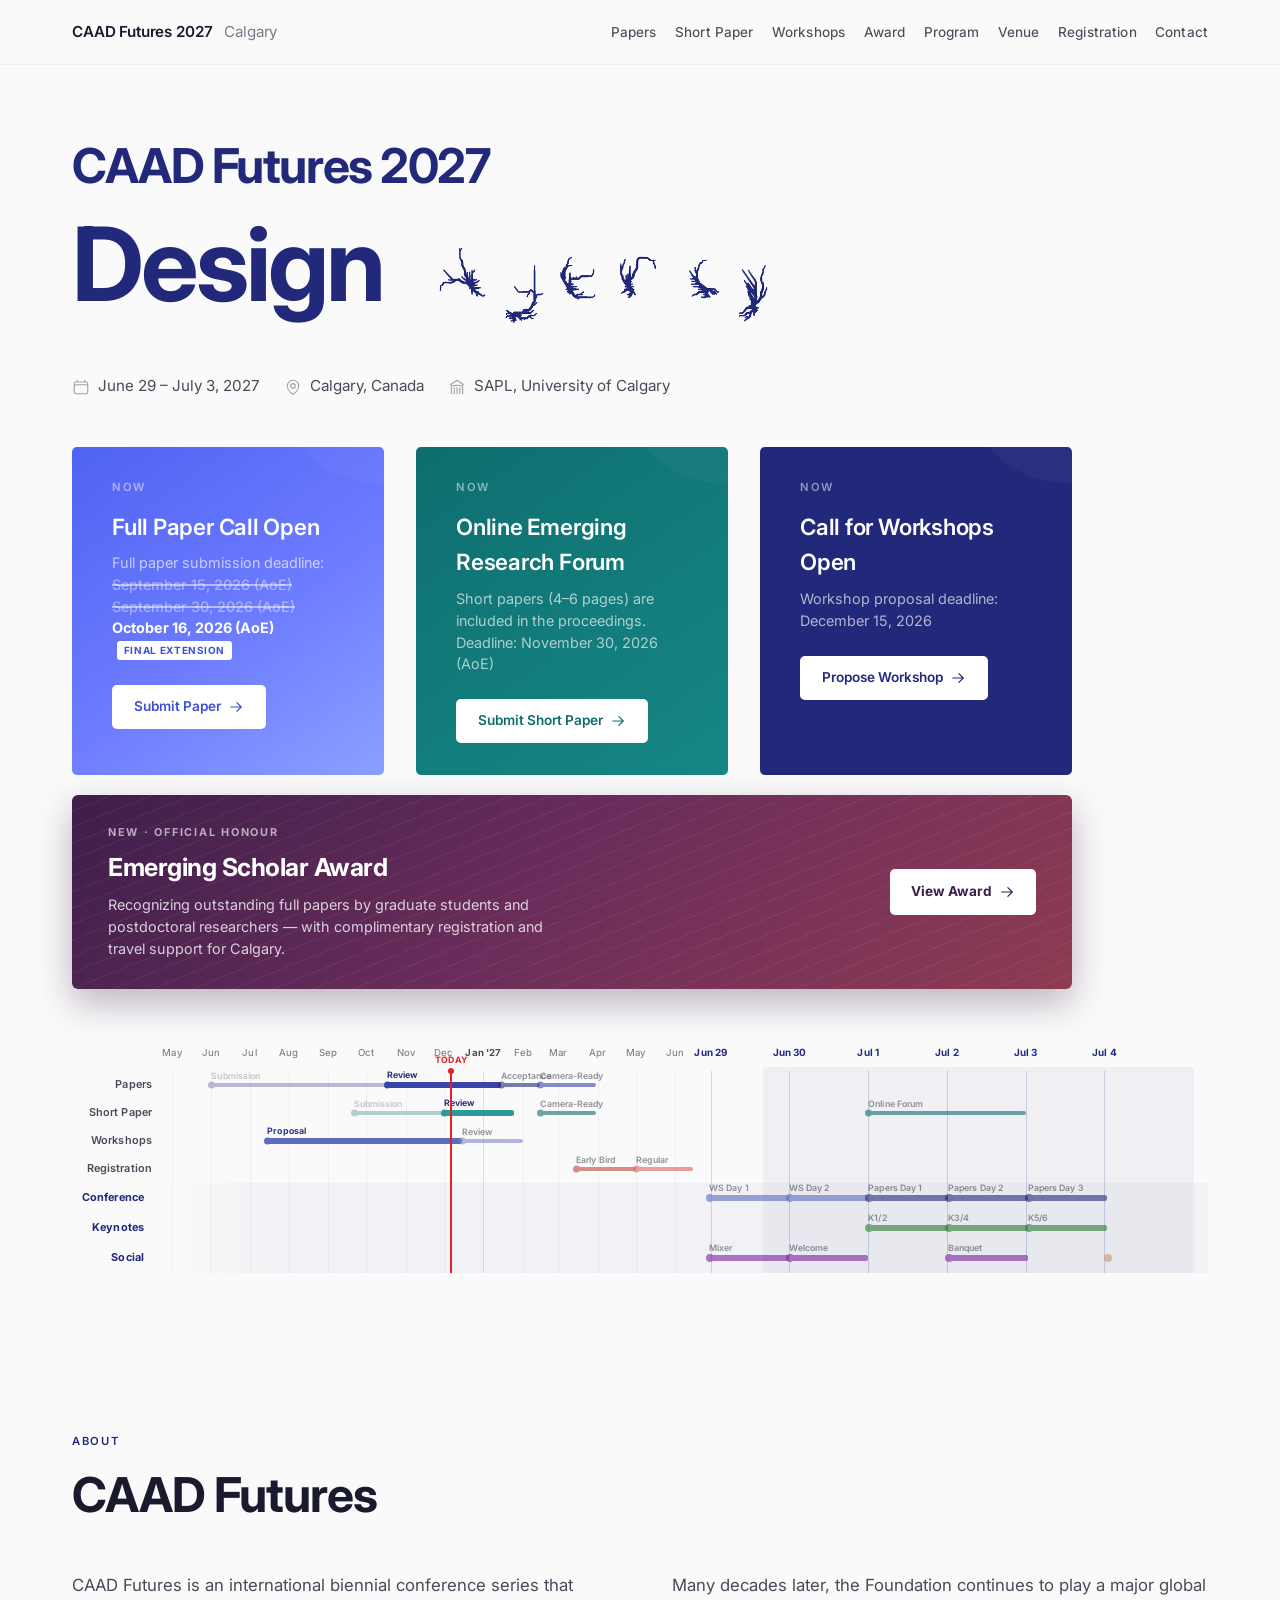
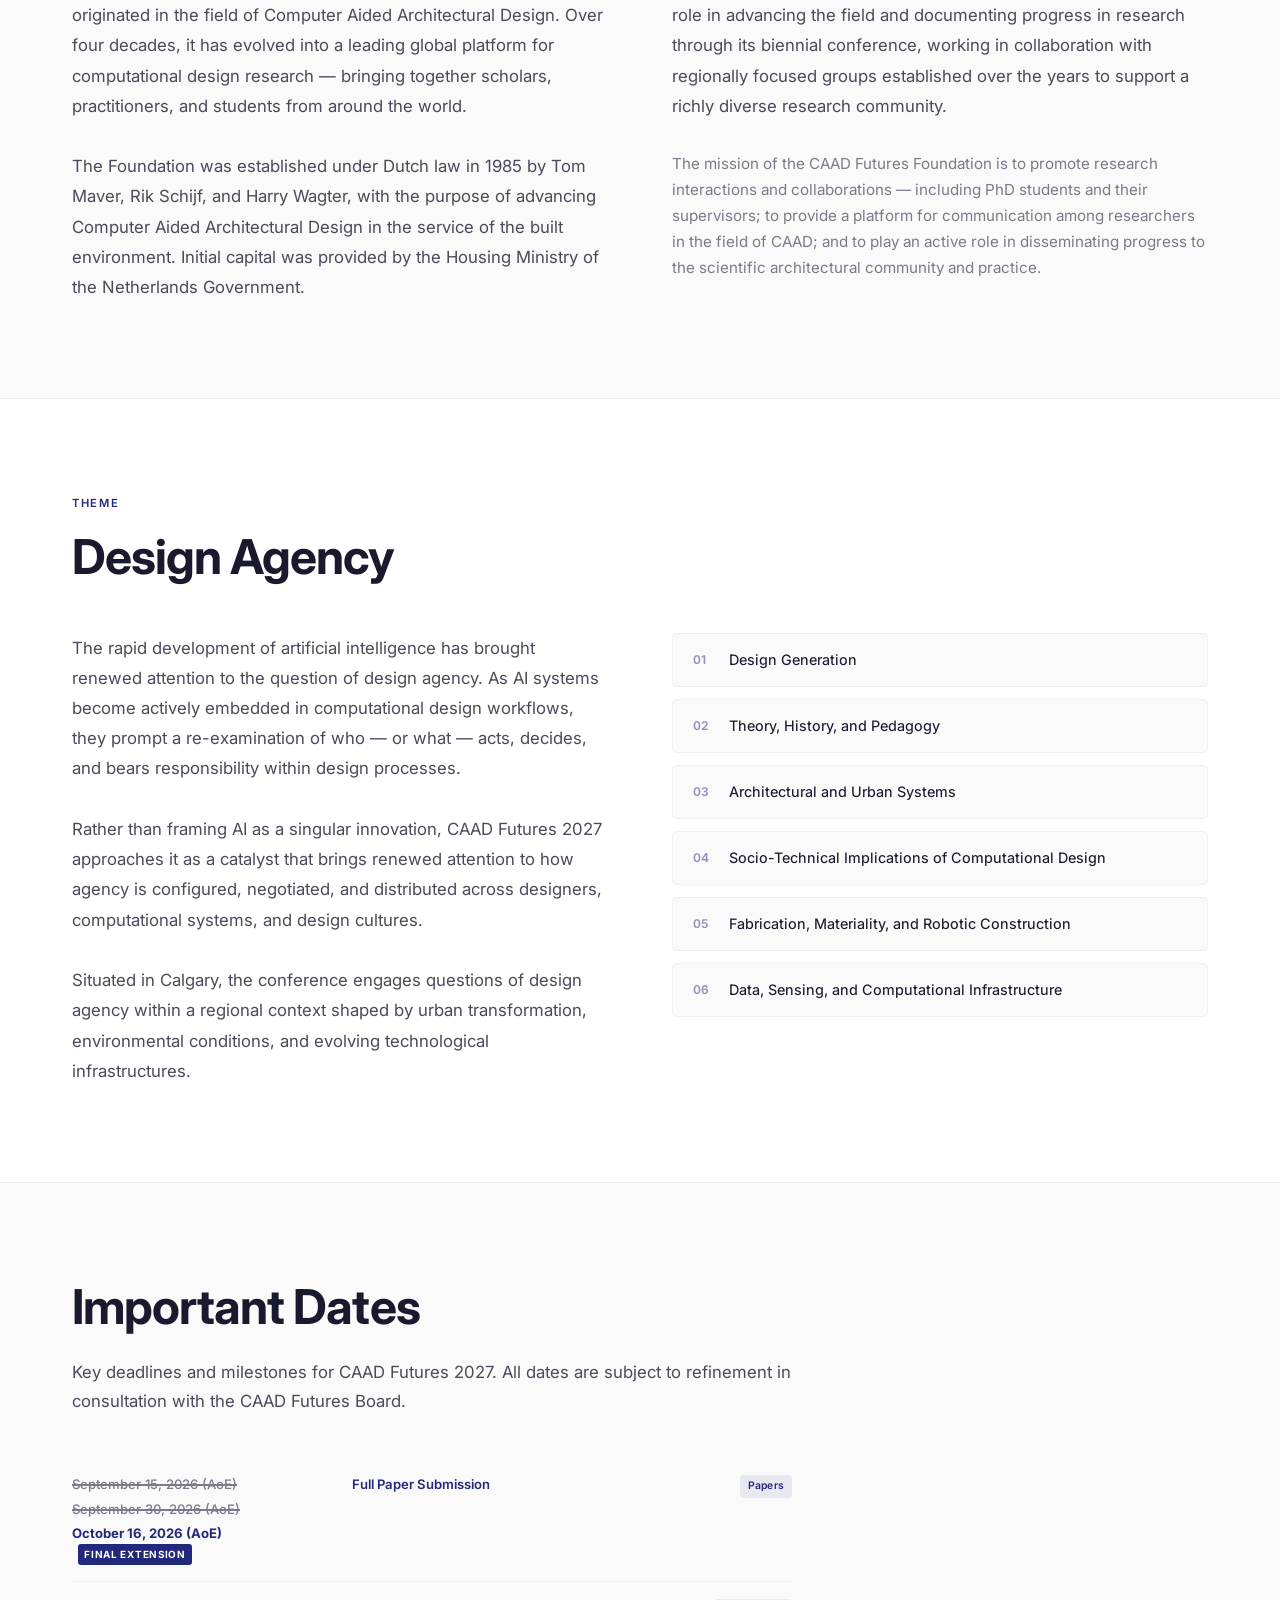
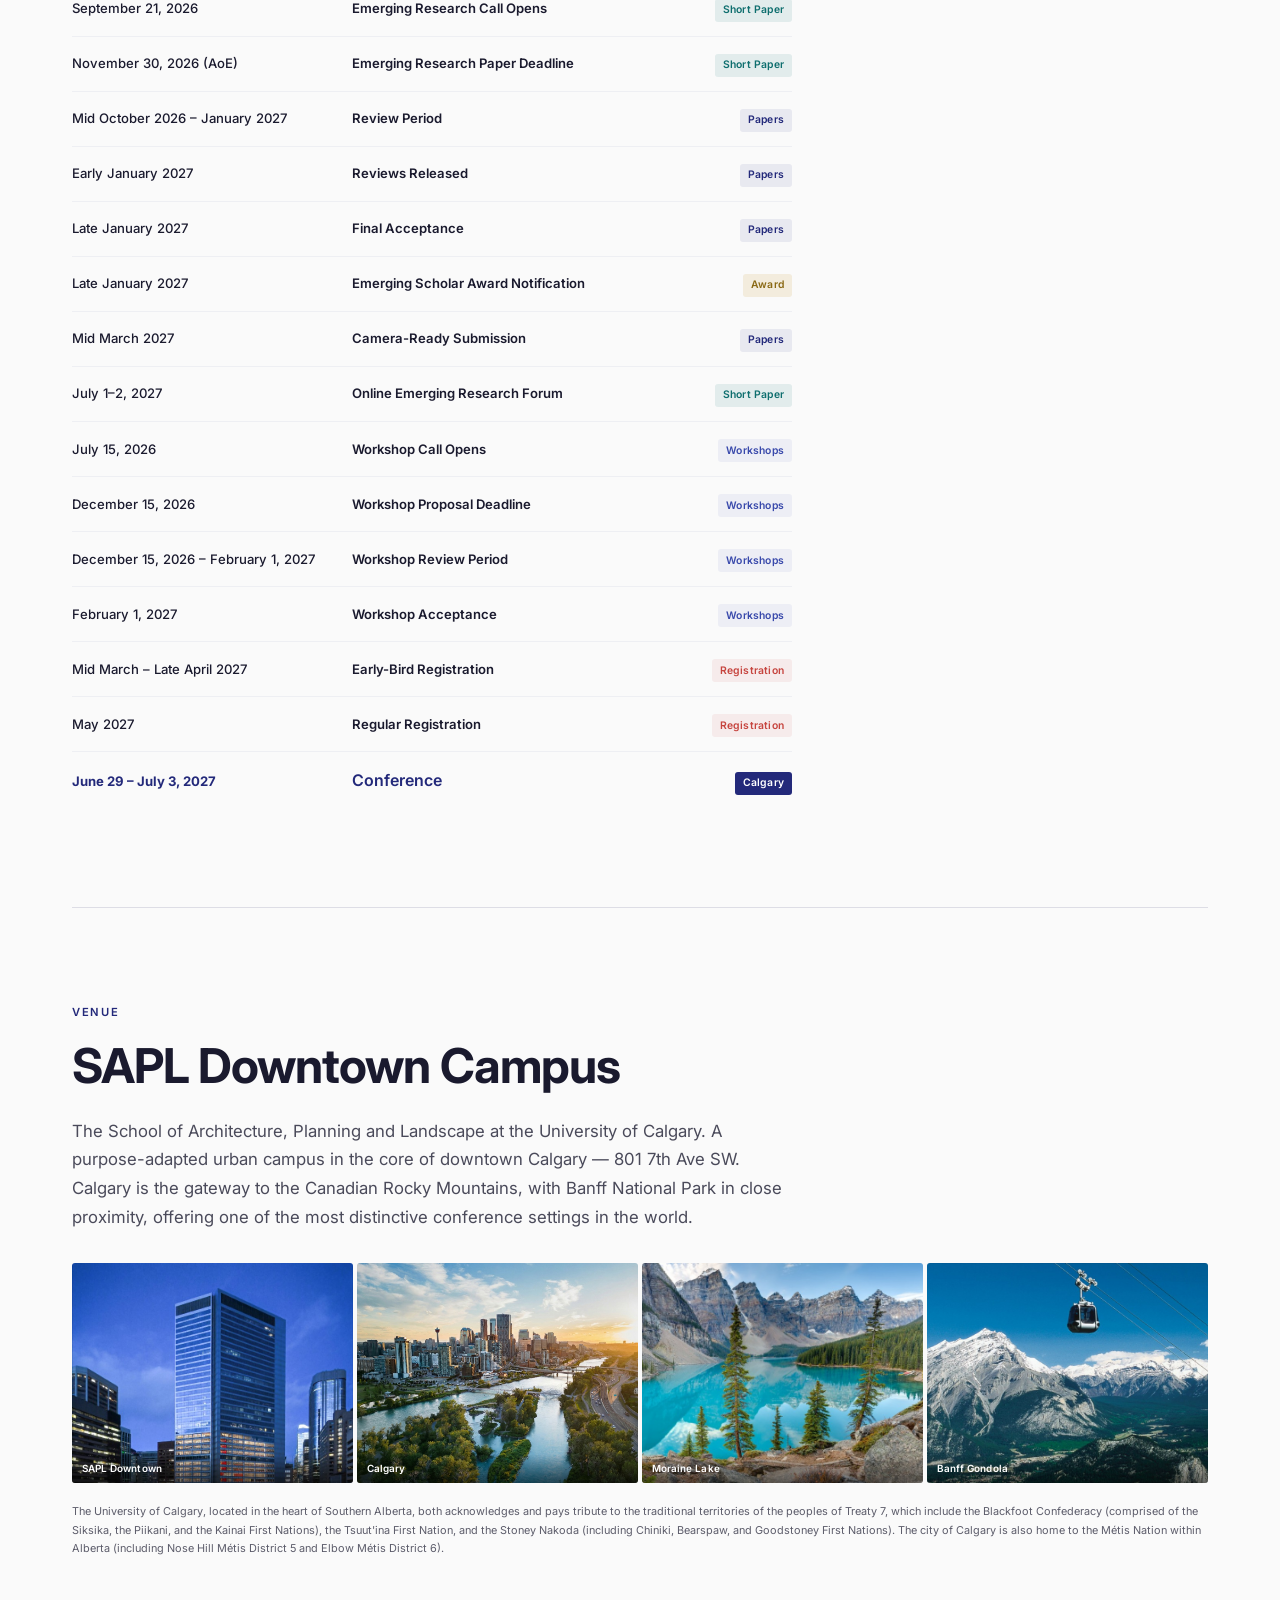
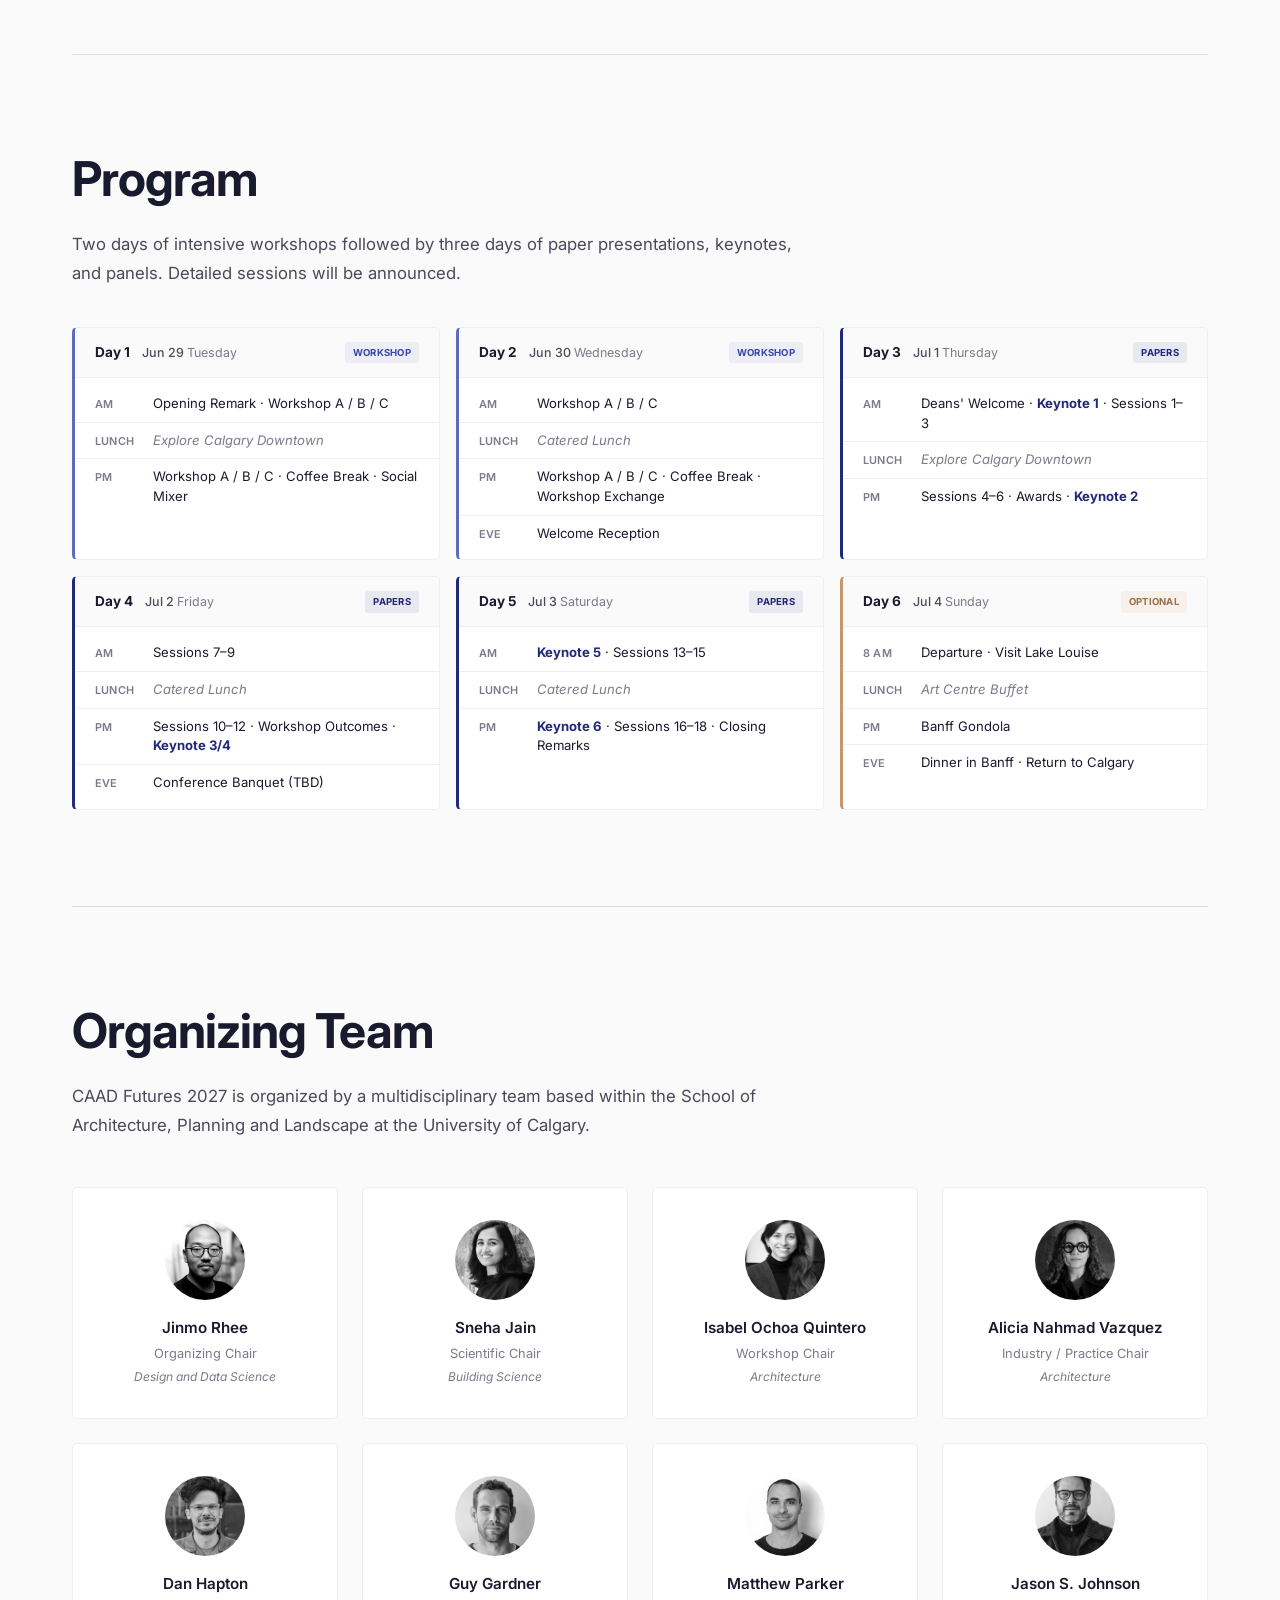
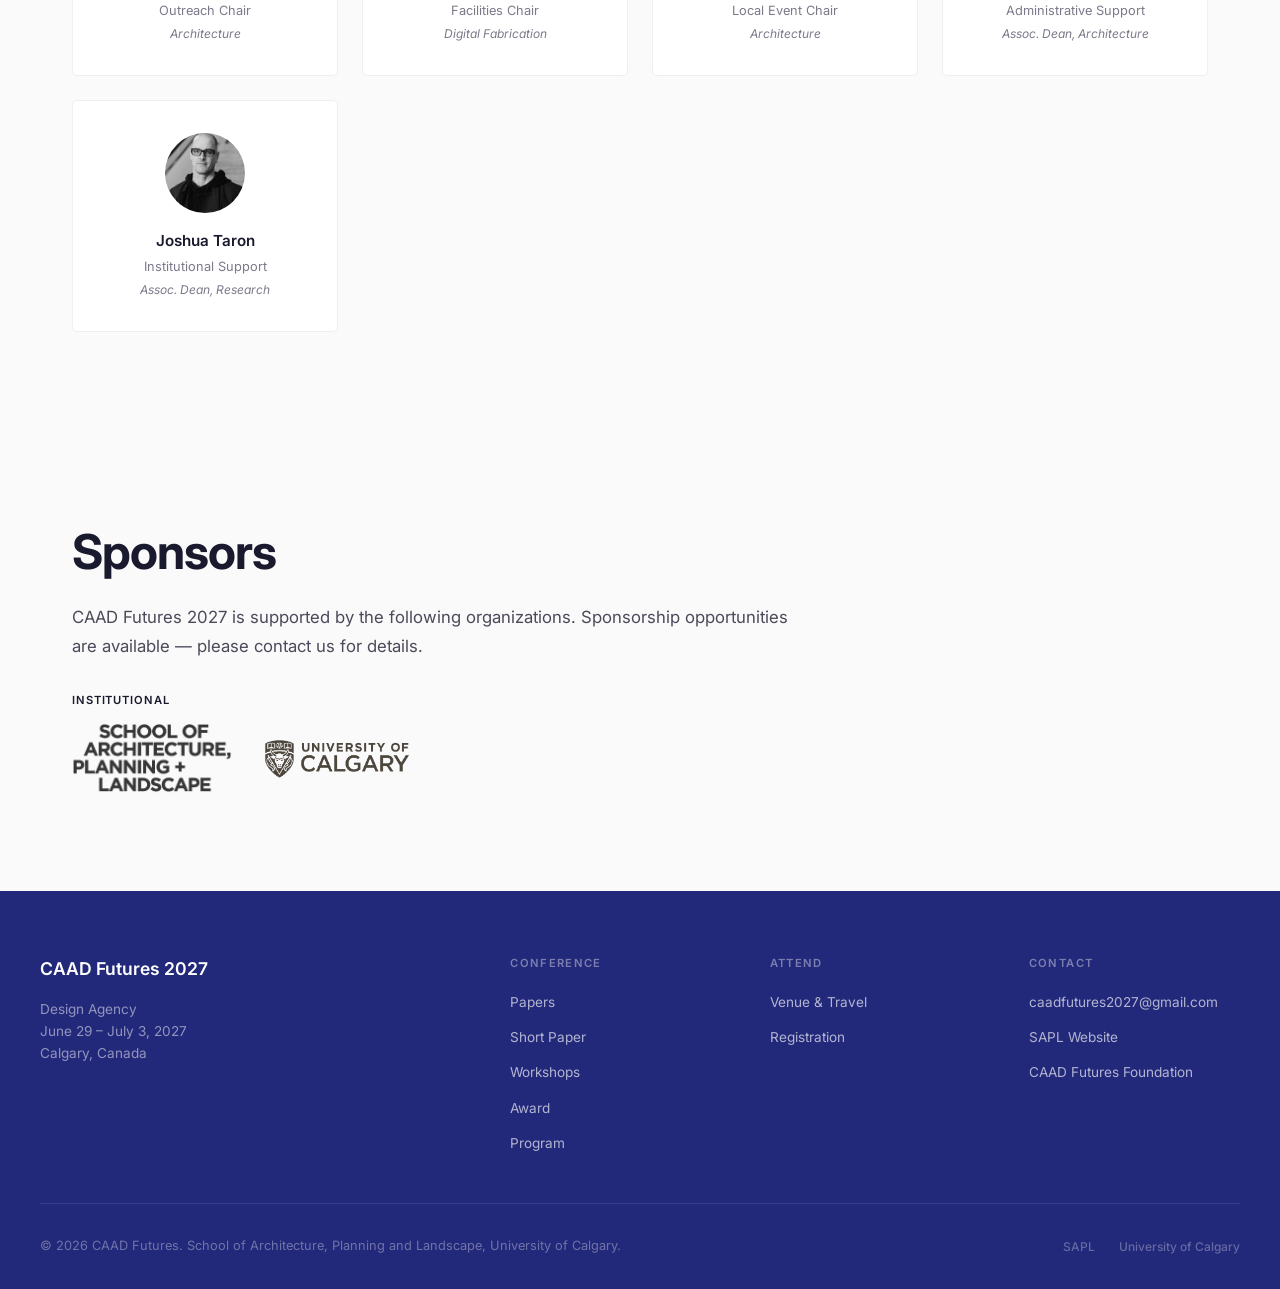
==== index.html @ 42930711 "Correct conference weekdays to the 2027 calendar. Co-authored-by: Cursor <cursoragent@cursor.com>" ====
<!DOCTYPE html>
<html lang="en">
<head>
  <meta charset="UTF-8">
  <meta name="viewport" content="width=device-width, initial-scale=1.0">
  <title>CAAD Futures 2027 — Design Agency</title>
  <meta name="description" content="CAAD Futures 2027: Design Agency. June 29 – July 3, 2027. Calgary, Canada. An international conference on computational design, AI, and design agency.">
  <link rel="icon" type="image/x-icon" href="favicon.ico">
  <link rel="icon" type="image/png" sizes="32x32" href="favicon-32x32.png">
  <link rel="icon" type="image/png" sizes="16x16" href="favicon-16x16.png">
  <link rel="apple-touch-icon" sizes="180x180" href="apple-touch-icon.png">
  <link rel="preconnect" href="https://fonts.googleapis.com">
  <link rel="preconnect" href="https://fonts.gstatic.com" crossorigin>
  <link href="https://fonts.googleapis.com/css2?family=Inter:wght@300;400;500;600;700&display=swap" rel="stylesheet">
  <link rel="stylesheet" href="css/style.css">
  <style>
    .reveal {
      opacity: 0;
      transform: translateY(24px);
      transition: opacity 0.7s ease, transform 0.7s ease;
    }
    .reveal.revealed {
      opacity: 1;
      transform: translateY(0);
    }
  </style>
</head>
<body data-phase="A">

  <!-- ══ NAV ══ -->
  <nav class="nav">
    <div class="nav-inner">
      <a href="index.html" class="nav-logo">CAAD Futures 2027 <span>Calgary</span></a>
      <ul class="nav-links">
        <li><a href="papers.html">Papers</a></li>
        <li><a href="short-papers.html">Short Paper</a></li>
        <li><a href="workshops.html">Workshops</a></li>
        <li><a href="award.html">Award</a></li>
        <li><a href="program.html">Program</a></li>
        <li><a href="venue.html">Venue</a></li>
        <li><a href="registration.html">Registration</a></li>
        <li><a href="contact.html">Contact</a></li>
      </ul>
      <div class="nav-hamburger" aria-label="Menu">
        <span></span>
        <span></span>
        <span></span>
      </div>
    </div>
  </nav>

  <!-- ══ MOBILE MENU ══ -->
  <div class="mobile-menu">
    <a href="papers.html">Papers</a>
    <a href="short-papers.html">Short Paper</a>
    <a href="workshops.html">Workshops</a>
    <a href="award.html">Award</a>
    <a href="program.html">Program</a>
    <a href="venue.html">Venue</a>
    <a href="registration.html">Registration</a>
    <a href="contact.html">Contact</a>
  </div>

  <!-- ══ HERO ══ -->
  <section class="hero">
    <p class="hero-eyebrow">CAAD Futures 2027</p>
    <h1 class="hero-title">Design <img src="img/hero-agency.gif" alt="Agency" class="hero-agency-gif"></h1>

    <div class="hero-meta">
      <div class="hero-meta-item">
        <svg xmlns="http://www.w3.org/2000/svg" fill="none" viewBox="0 0 24 24" stroke-width="1.5" stroke="currentColor">
          <path stroke-linecap="round" stroke-linejoin="round" d="M6.75 3v2.25M17.25 3v2.25M3 18.75V7.5a2.25 2.25 0 012.25-2.25h13.5A2.25 2.25 0 0121 7.5v11.25m-18 0A2.25 2.25 0 005.25 21h13.5A2.25 2.25 0 0021 18.75m-18 0v-7.5A2.25 2.25 0 015.25 9h13.5A2.25 2.25 0 0121 11.25v7.5"/>
        </svg>
        June 29 – July 3, 2027
      </div>
      <div class="hero-meta-item">
        <svg xmlns="http://www.w3.org/2000/svg" fill="none" viewBox="0 0 24 24" stroke-width="1.5" stroke="currentColor">
          <path stroke-linecap="round" stroke-linejoin="round" d="M15 10.5a3 3 0 11-6 0 3 3 0 016 0z"/>
          <path stroke-linecap="round" stroke-linejoin="round" d="M19.5 10.5c0 7.142-7.5 11.25-7.5 11.25S4.5 17.642 4.5 10.5a7.5 7.5 0 1115 0z"/>
        </svg>
        Calgary, Canada
      </div>
      <div class="hero-meta-item">
        <svg xmlns="http://www.w3.org/2000/svg" fill="none" viewBox="0 0 24 24" stroke-width="1.5" stroke="currentColor">
          <path stroke-linecap="round" stroke-linejoin="round" d="M12 21v-8.25M15.75 21v-8.25M8.25 21v-8.25M3 9l9-6 9 6m-1.5 12V10.332A48.36 48.36 0 0012 9.75c-2.551 0-5.056.2-7.5.582V21"/>
        </svg>
        SAPL, University of Calgary
      </div>
    </div>

    <!-- Phase Dashboard Cards -->
    <div class="phase-cards">
      <div class="phase-card phase-card--cfp phase-card--pulse">
        <p class="phase-label">Now</p>
        <h3 class="phase-title">Full Paper Call Open</h3>
        <p class="phase-desc" data-deadline="current">Full paper submission deadline: <s class="deadline-old">September 15, 2026 (AoE)</s> <strong class="deadline-new">September 30, 2026 (AoE)</strong> <span class="deadline-badge">Extended</span></p>
        <p class="phase-desc" data-deadline="final" hidden>Full paper submission deadline: <s class="deadline-old">September 15, 2026 (AoE)</s> <s class="deadline-old">September 30, 2026 (AoE)</s> <strong class="deadline-new">October 16, 2026 (AoE)</strong> <span class="deadline-badge">Final Extension</span></p>
        <a href="papers.html" class="phase-btn">
          <span>Submit Paper</span>
          <svg xmlns="http://www.w3.org/2000/svg" fill="none" viewBox="0 0 24 24" stroke-width="2" stroke="currentColor">
            <path stroke-linecap="round" stroke-linejoin="round" d="M13.5 4.5L21 12m0 0l-7.5 7.5M21 12H3"/>
          </svg>
        </a>
      </div>

      <div class="phase-card phase-card--ers">
        <p class="phase-label">Now</p>
        <h3 class="phase-title">Online Emerging Research Forum</h3>
        <p class="phase-desc">Short papers (4–6 pages) are included in the proceedings. Deadline: November 30, 2026 (AoE)</p>
        <a href="short-papers.html" class="phase-btn">
          <span>Submit Short Paper</span>
          <svg xmlns="http://www.w3.org/2000/svg" fill="none" viewBox="0 0 24 24" stroke-width="2" stroke="currentColor">
            <path stroke-linecap="round" stroke-linejoin="round" d="M13.5 4.5L21 12m0 0l-7.5 7.5M21 12H3"/>
          </svg>
        </a>
      </div>

      <div class="phase-card">
        <p class="phase-label">Now</p>
        <h3 class="phase-title">Call for Workshops Open</h3>
        <p class="phase-desc">Workshop proposal deadline: December 15, 2026</p>
        <a href="workshops.html" class="phase-btn">
          <span>Propose Workshop</span>
          <svg xmlns="http://www.w3.org/2000/svg" fill="none" viewBox="0 0 24 24" stroke-width="2" stroke="currentColor">
            <path stroke-linecap="round" stroke-linejoin="round" d="M13.5 4.5L21 12m0 0l-7.5 7.5M21 12H3"/>
          </svg>
        </a>
      </div>

    </div>

    <a class="award-spotlight" href="award.html">
      <div class="award-spotlight-copy">
        <p class="award-spotlight-kicker">New · Official Honour</p>
        <h3 class="award-spotlight-title">Emerging Scholar Award</h3>
        <p class="award-spotlight-desc">Recognizing outstanding full papers by graduate students and postdoctoral researchers — with complimentary registration and travel support for Calgary.</p>
      </div>
      <span class="award-spotlight-cta">
        <span>View Award</span>
        <svg xmlns="http://www.w3.org/2000/svg" fill="none" viewBox="0 0 24 24" stroke-width="2" stroke="currentColor">
          <path stroke-linecap="round" stroke-linejoin="round" d="M13.5 4.5L21 12m0 0l-7.5 7.5M21 12H3"/>
        </svg>
      </span>
    </a>

    <!-- Gantt Timeline -->
    <div class="gantt" id="gantt"></div>

  </section>


  <!-- ══ ABOUT CAAD FUTURES ══ -->
  <section class="section reveal" id="about">
    <p class="section-label">About</p>
    <h2 class="section-title">CAAD Futures</h2>
    <div class="theme-grid">
      <div class="theme-text">
        <p>CAAD Futures is an international biennial conference series that originated in the field of Computer Aided Architectural Design. Over four decades, it has evolved into a leading global platform for computational design research — bringing together scholars, practitioners, and students from around the world.</p>
        <br>
        <p>The Foundation was established under Dutch law in 1985 by Tom Maver, Rik Schijf, and Harry Wagter, with the purpose of advancing Computer Aided Architectural Design in the service of the built environment. Initial capital was provided by the Housing Ministry of the Netherlands Government.</p>
      </div>
      <div class="theme-text">
        <p>Many decades later, the Foundation continues to play a major global role in advancing the field and documenting progress in research through its biennial conference, working in collaboration with regionally focused groups established over the years to support a richly diverse research community.</p>
        <br>
        <p style="font-size:0.95rem; color:var(--color-text-tertiary); line-height:1.7;">The mission of the CAAD Futures Foundation is to promote research interactions and collaborations — including PhD students and their supervisors; to provide a platform for communication among researchers in the field of CAAD; and to play an active role in disseminating progress to the scientific architectural community and practice.</p>
      </div>
    </div>
  </section>


  <!-- ══ THEME ══ -->
  <section class="theme-section" id="theme">
    <div class="section reveal">
      <p class="section-label">Theme</p>
      <h2 class="section-title">Design Agency</h2>
      <div class="theme-grid">
        <div class="theme-text">
          <p>The rapid development of artificial intelligence has brought renewed attention to the question of design agency. As AI systems become actively embedded in computational design workflows, they prompt a re-examination of who — or what — acts, decides, and bears responsibility within design processes.</p>
          <br>
          <p>Rather than framing AI as a singular innovation, CAAD Futures 2027 approaches it as a catalyst that brings renewed attention to how agency is configured, negotiated, and distributed across designers, computational systems, and design cultures.</p>
          <br>
          <p>Situated in Calgary, the conference engages questions of design agency within a regional context shaped by urban transformation, environmental conditions, and evolving technological infrastructures.</p>
        </div>
        <div class="theme-topics">
          <div class="topic-item">
            <span class="topic-number">01</span>
            <span class="topic-text">Design Generation</span>
          </div>
          <div class="topic-item">
            <span class="topic-number">02</span>
            <span class="topic-text">Theory, History, and Pedagogy</span>
          </div>
          <div class="topic-item">
            <span class="topic-number">03</span>
            <span class="topic-text">Architectural and Urban Systems</span>
          </div>
          <div class="topic-item">
            <span class="topic-number">04</span>
            <span class="topic-text">Socio-Technical Implications of Computational Design</span>
          </div>
          <div class="topic-item">
            <span class="topic-number">05</span>
            <span class="topic-text">Fabrication, Materiality, and Robotic Construction</span>
          </div>
          <div class="topic-item">
            <span class="topic-number">06</span>
            <span class="topic-text">Data, Sensing, and Computational Infrastructure</span>
          </div>
        </div>
      </div>
    </div>
  </section>


  <!-- ══ IMPORTANT DATES ══ -->
  <section class="section reveal" id="dates">
    <!-- <p class="section-label">Important Dates</p> -->
    <h2 class="section-title">Important Dates</h2>
    <p class="section-desc">Key deadlines and milestones for CAAD Futures 2027. All dates are subject to refinement in consultation with the CAAD Futures Board.</p>

    <table class="dates-table">
      <tbody>
        <tr class="dates-row is-now">
          <td class="dates-date dates-date--extended">
            <span data-deadline="current">
              <s class="deadline-old">September 15, 2026 (AoE)</s>
              <span class="deadline-new">September 30, 2026 (AoE)</span>
              <span class="deadline-badge">Extended</span>
            </span>
            <span data-deadline="final" hidden>
              <s class="deadline-old">September 15, 2026 (AoE)</s>
              <s class="deadline-old">September 30, 2026 (AoE)</s>
              <span class="deadline-new">October 16, 2026 (AoE)</span>
              <span class="deadline-badge">Final Extension</span>
            </span>
          </td>
          <td class="dates-event">Full Paper Submission</td>
          <td class="dates-tag"><span class="tag-papers">Papers</span></td>
        </tr>
        <tr class="dates-row">
          <td class="dates-date">September 21, 2026</td>
          <td class="dates-event">Emerging Research Call Opens</td>
          <td class="dates-tag"><span class="tag-short">Short Paper</span></td>
        </tr>
        <tr class="dates-row">
          <td class="dates-date">November 30, 2026 (AoE)</td>
          <td class="dates-event">Emerging Research Paper Deadline</td>
          <td class="dates-tag"><span class="tag-short">Short Paper</span></td>
        </tr>
        <tr class="dates-row">
          <td class="dates-date">
            <span data-deadline="current">October 2026 – January 2027</span>
            <span data-deadline="final" hidden>Mid October 2026 – January 2027</span>
          </td>
          <td class="dates-event">Review Period</td>
          <td class="dates-tag"><span class="tag-papers">Papers</span></td>
        </tr>
        <tr class="dates-row">
          <td class="dates-date">Early January 2027</td>
          <td class="dates-event">Reviews Released</td>
          <td class="dates-tag"><span class="tag-papers">Papers</span></td>
        </tr>
        <tr class="dates-row">
          <td class="dates-date">Late January 2027</td>
          <td class="dates-event">Final Acceptance</td>
          <td class="dates-tag"><span class="tag-papers">Papers</span></td>
        </tr>
        <tr class="dates-row">
          <td class="dates-date">Late January 2027</td>
          <td class="dates-event">Emerging Scholar Award Notification</td>
          <td class="dates-tag"><span class="tag-award">Award</span></td>
        </tr>
        <tr class="dates-row">
          <td class="dates-date">Mid March 2027</td>
          <td class="dates-event">Camera-Ready Submission</td>
          <td class="dates-tag"><span class="tag-papers">Papers</span></td>
        </tr>
        <tr class="dates-row">
          <td class="dates-date">July 1–2, 2027</td>
          <td class="dates-event">Online Emerging Research Forum</td>
          <td class="dates-tag"><span class="tag-short">Short Paper</span></td>
        </tr>
        <tr class="dates-row">
          <td class="dates-date">July 15, 2026</td>
          <td class="dates-event">Workshop Call Opens</td>
          <td class="dates-tag"><span class="tag-workshops">Workshops</span></td>
        </tr>
        <tr class="dates-row">
          <td class="dates-date">December 15, 2026</td>
          <td class="dates-event">Workshop Proposal Deadline</td>
          <td class="dates-tag"><span class="tag-workshops">Workshops</span></td>
        </tr>
        <tr class="dates-row">
          <td class="dates-date">December 15, 2026 – February 1, 2027</td>
          <td class="dates-event">Workshop Review Period</td>
          <td class="dates-tag"><span class="tag-workshops">Workshops</span></td>
        </tr>
        <tr class="dates-row">
          <td class="dates-date">February 1, 2027</td>
          <td class="dates-event">Workshop Acceptance</td>
          <td class="dates-tag"><span class="tag-workshops">Workshops</span></td>
        </tr>
        <tr class="dates-row">
          <td class="dates-date">Mid March – Late April 2027</td>
          <td class="dates-event">Early-Bird Registration</td>
          <td class="dates-tag"><span class="tag-reg">Registration</span></td>
        </tr>
        <tr class="dates-row">
          <td class="dates-date">May 2027</td>
          <td class="dates-event">Regular Registration</td>
          <td class="dates-tag"><span class="tag-reg">Registration</span></td>
        </tr>
        <tr class="dates-row dates-conf">
          <td class="dates-date">June 29 – July 3, 2027</td>
          <td class="dates-event">Conference</td>
          <td class="dates-tag"><span class="tag-conf">Calgary</span></td>
        </tr>
      </tbody>
    </table>
  </section>


  <div class="divider"><hr></div>


  <!-- ══ VENUE PREVIEW ══ -->
  <section class="section reveal" id="venue-preview">
    <p class="section-label">Venue</p>
    <h2 class="section-title">SAPL Downtown Campus</h2>
    <p class="section-desc">The School of Architecture, Planning and Landscape at the University of Calgary. A purpose-adapted urban campus in the core of downtown Calgary — 801 7th Ave SW. Calgary is the gateway to the Canadian Rocky Mountains, with Banff National Park in close proximity, offering one of the most distinctive conference settings in the world.</p>

    <div class="venue-collage-4col">
      <div>
        <img src="imgs/sapl_downtown.png" alt="SAPL Downtown Campus">
        <span class="venue-collage-label">SAPL Downtown</span>
      </div>
      <div>
        <img src="imgs/calgary_summer.png" alt="Calgary & Bow River">
        <span class="venue-collage-label">Calgary</span>
      </div>
      <div>
        <img src="imgs/moraine_lake.png" alt="Moraine Lake">
        <span class="venue-collage-label">Moraine Lake</span>
      </div>
      <div>
        <img src="imgs/banff_gondola.png" alt="Banff Gondola">
        <span class="venue-collage-label">Banff Gondola</span>
      </div>
    </div>

    <p class="land-acknowledgement">The University of Calgary, located in the heart of Southern Alberta, both acknowledges and pays tribute to the traditional territories of the peoples of Treaty 7, which include the Blackfoot Confederacy (comprised of the Siksika, the Piikani, and the Kainai First Nations), the Tsuut'ina First Nation, and the Stoney Nakoda (including Chiniki, Bearspaw, and Goodstoney First Nations). The city of Calgary is also home to the Métis Nation within Alberta (including Nose Hill Métis District 5 and Elbow Métis District 6).</p>
  </section>


  <div class="divider"><hr></div>


  <!-- ══ PROGRAM ══ -->
  <section class="section reveal" id="program-preview">
    <!-- <p class="section-label">Program</p> -->
    <h2 class="section-title">Program</h2>
    <p class="section-desc">Two days of intensive workshops followed by three days of paper presentations, keynotes, and panels. Detailed sessions will be announced.</p>

    <div class="program-grid">

      <!-- Day 1 -->
      <div class="program-day program-day--ws">
        <div class="program-day-header">
          <div class="program-day-num">Day 1</div>
          <div class="program-day-date">Jun 29 <span>Tuesday</span></div>
          <div class="program-day-type tag-ws">Workshop</div>
        </div>
        <div class="program-day-body">
          <div class="program-slot">
            <span class="program-time">AM</span>
            <span class="program-item">Opening Remark &middot; Workshop A / B / C</span>
          </div>
          <div class="program-slot">
            <span class="program-time">Lunch</span>
            <span class="program-item program-item--light">Explore Calgary Downtown</span>
          </div>
          <div class="program-slot">
            <span class="program-time">PM</span>
            <span class="program-item">Workshop A / B / C &middot; Coffee Break &middot; Social Mixer</span>
          </div>
        </div>
      </div>

      <!-- Day 2 -->
      <div class="program-day program-day--ws">
        <div class="program-day-header">
          <div class="program-day-num">Day 2</div>
          <div class="program-day-date">Jun 30 <span>Wednesday</span></div>
          <div class="program-day-type tag-ws">Workshop</div>
        </div>
        <div class="program-day-body">
          <div class="program-slot">
            <span class="program-time">AM</span>
            <span class="program-item">Workshop A / B / C</span>
          </div>
          <div class="program-slot">
            <span class="program-time">Lunch</span>
            <span class="program-item program-item--light">Catered Lunch</span>
          </div>
          <div class="program-slot">
            <span class="program-time">PM</span>
            <span class="program-item">Workshop A / B / C &middot; Coffee Break &middot; Workshop Exchange</span>
          </div>
          <div class="program-slot program-slot--eve">
            <span class="program-time">Eve</span>
            <span class="program-item program-item--social">Welcome Reception</span>
          </div>
        </div>
      </div>

      <!-- Day 3 -->
      <div class="program-day program-day--papers">
        <div class="program-day-header">
          <div class="program-day-num">Day 3</div>
          <div class="program-day-date">Jul 1 <span>Thursday</span></div>
          <div class="program-day-type tag-papers">Papers</div>
        </div>
        <div class="program-day-body">
          <div class="program-slot">
            <span class="program-time">AM</span>
            <span class="program-item">Deans' Welcome &middot; <strong>Keynote 1</strong> &middot; Sessions 1–3</span>
          </div>
          <div class="program-slot">
            <span class="program-time">Lunch</span>
            <span class="program-item program-item--light">Explore Calgary Downtown</span>
          </div>
          <div class="program-slot">
            <span class="program-time">PM</span>
            <span class="program-item">Sessions 4–6 &middot; Awards &middot; <strong>Keynote 2</strong></span>
          </div>
        </div>
      </div>

      <!-- Day 4 -->
      <div class="program-day program-day--papers">
        <div class="program-day-header">
          <div class="program-day-num">Day 4</div>
          <div class="program-day-date">Jul 2 <span>Friday</span></div>
          <div class="program-day-type tag-papers">Papers</div>
        </div>
        <div class="program-day-body">
          <div class="program-slot">
            <span class="program-time">AM</span>
            <span class="program-item">Sessions 7–9</span>
          </div>
          <div class="program-slot">
            <span class="program-time">Lunch</span>
            <span class="program-item program-item--light">Catered Lunch</span>
          </div>
          <div class="program-slot">
            <span class="program-time">PM</span>
            <span class="program-item">Sessions 10–12 &middot; Workshop Outcomes &middot; <strong>Keynote 3/4</strong></span>
          </div>
          <div class="program-slot program-slot--eve">
            <span class="program-time">Eve</span>
            <span class="program-item program-item--social">Conference Banquet (TBD)</span>
          </div>
        </div>
      </div>

      <!-- Day 5 -->
      <div class="program-day program-day--papers">
        <div class="program-day-header">
          <div class="program-day-num">Day 5</div>
          <div class="program-day-date">Jul 3 <span>Saturday</span></div>
          <div class="program-day-type tag-papers">Papers</div>
        </div>
        <div class="program-day-body">
          <div class="program-slot">
            <span class="program-time">AM</span>
            <span class="program-item"><strong>Keynote 5</strong> &middot; Sessions 13–15</span>
          </div>
          <div class="program-slot">
            <span class="program-time">Lunch</span>
            <span class="program-item program-item--light">Catered Lunch</span>
          </div>
          <div class="program-slot">
            <span class="program-time">PM</span>
            <span class="program-item"><strong>Keynote 6</strong> &middot; Sessions 16–18 &middot; Closing Remarks</span>
          </div>
        </div>
      </div>

      <!-- Day 6 -->
      <div class="program-day program-day--optional">
        <div class="program-day-header">
          <div class="program-day-num">Day 6</div>
          <div class="program-day-date">Jul 4 <span>Sunday</span></div>
          <div class="program-day-type tag-optional">Optional</div>
        </div>
        <div class="program-day-body">
          <div class="program-slot">
            <span class="program-time">8 AM</span>
            <span class="program-item">Departure &middot; Visit Lake Louise</span>
          </div>
          <div class="program-slot">
            <span class="program-time">Lunch</span>
            <span class="program-item program-item--light">Art Centre Buffet</span>
          </div>
          <div class="program-slot">
            <span class="program-time">PM</span>
            <span class="program-item">Banff Gondola</span>
          </div>
          <div class="program-slot program-slot--eve">
            <span class="program-time">Eve</span>
            <span class="program-item program-item--social">Dinner in Banff &middot; Return to Calgary</span>
          </div>
        </div>
      </div>

    </div>
  </section>


  <div class="divider"><hr></div>


  <!-- ══ COMMITTEE ══ -->
  <section class="section reveal" id="committee">
    <!-- <p class="section-label">Organizing Team</p> -->
    <h2 class="section-title">Organizing Team</h2>
    <p class="section-desc">CAAD Futures 2027 is organized by a multidisciplinary team based within the School of Architecture, Planning and Landscape at the University of Calgary.</p>

    <div class="committee-grid">

      <div class="committee-card">
        <img class="committee-photo" src="imgs/jinmo_rhee.png" alt="Jinmo Rhee">
        <p class="committee-name">Jinmo Rhee</p>
        <p class="committee-role">Organizing Chair</p>
        <p class="committee-dept">Design and Data Science</p>
      </div>

      <div class="committee-card">
        <img class="committee-photo" src="imgs/sneha_jain.png" alt="Sneha Jain">
        <p class="committee-name">Sneha Jain</p>
        <p class="committee-role">Scientific Chair</p>
        <p class="committee-dept">Building Science</p>
      </div>

      <div class="committee-card">
        <img class="committee-photo" src="imgs/isabel_ochoa.png" alt="Isabel Ochoa Quintero">
        <p class="committee-name">Isabel Ochoa Quintero</p>
        <p class="committee-role">Workshop Chair</p>
        <p class="committee-dept">Architecture</p>
      </div>

      <div class="committee-card">
        <img class="committee-photo" src="imgs/alicia_nahmad.png" alt="Alicia Nahmad Vazquez">
        <p class="committee-name">Alicia Nahmad Vazquez</p>
        <p class="committee-role">Industry / Practice Chair</p>
        <p class="committee-dept">Architecture</p>
      </div>

      <div class="committee-card">
        <img class="committee-photo" src="imgs/dan_hapton.png" alt="Dan Hapton">
        <p class="committee-name">Dan Hapton</p>
        <p class="committee-role">Outreach Chair</p>
        <p class="committee-dept">Architecture</p>
      </div>

      <div class="committee-card">
        <img class="committee-photo" src="imgs/guy_gardner.png" alt="Guy Gardner">
        <p class="committee-name">Guy Gardner</p>
        <p class="committee-role">Facilities Chair</p>
        <p class="committee-dept">Digital Fabrication</p>
      </div>

      <div class="committee-card">
        <img class="committee-photo" src="imgs/matthew_parker.png" alt="Matthew Parker">
        <p class="committee-name">Matthew Parker</p>
        <p class="committee-role">Local Event Chair</p>
        <p class="committee-dept">Architecture</p>
      </div>

      <div class="committee-card">
        <img class="committee-photo" src="imgs/jason_johnson.png" alt="Jason S. Johnson">
        <p class="committee-name">Jason S. Johnson</p>
        <p class="committee-role">Administrative Support</p>
        <p class="committee-dept">Assoc. Dean, Architecture</p>
      </div>

      <div class="committee-card">
        <img class="committee-photo" src="imgs/josh_taron.png" alt="Joshua Taron">
        <p class="committee-name">Joshua Taron</p>
        <p class="committee-role">Institutional Support</p>
        <p class="committee-dept">Assoc. Dean, Research</p>
      </div>

    </div>
  </section>


  <!-- ══ SPONSORS ══ -->
  <section class="section reveal" id="sponsors">
    <h2 class="section-title">Sponsors</h2>
    <p class="section-desc">CAAD Futures 2027 is supported by the following organizations. Sponsorship opportunities are available — please contact us for details.</p>

    <div class="sponsor-tier">
      <p class="sponsor-tier-label">Institutional</p>
      <div class="sponsor-logos">
        <img class="sponsor-logo sponsor-logo-lg" src="imgs/sponsor_sapl.png" alt="School of Architecture, Planning and Landscape">
        <img class="sponsor-logo sponsor-logo-lg" src="imgs/sponsor_ucalgary.png" alt="University of Calgary">
      </div>
    </div>

    <!-- <div class="sponsor-tier">
      <p class="sponsor-tier-label">Partners</p>
      <div class="sponsor-logos">
        <img class="sponsor-logo" src="imgs/sponsor_perkinswill.png" alt="Perkins&Will">
      </div>
    </div> -->
  </section>


  <!-- ══ FOOTER ══ -->
  <footer class="footer">
    <div class="footer-inner">
      <div class="footer-grid">
        <div>
          <p class="footer-brand">CAAD Futures 2027</p>
          <p class="footer-brand-sub">
            Design Agency<br>
            June 29 – July 3, 2027<br>
            Calgary, Canada
          </p>
        </div>
        <div>
          <p class="footer-heading">Conference</p>
          <ul class="footer-links">
            <li><a href="papers.html">Papers</a></li>
            <li><a href="short-papers.html">Short Paper</a></li>
            <li><a href="workshops.html">Workshops</a></li>
            <li><a href="award.html">Award</a></li>
            <li><a href="program.html">Program</a></li>
          </ul>
        </div>
        <div>
          <p class="footer-heading">Attend</p>
          <ul class="footer-links">
            <li><a href="venue.html">Venue & Travel</a></li>
            <li><a href="registration.html">Registration</a></li>
          </ul>
        </div>
        <div>
          <p class="footer-heading">Contact</p>
          <ul class="footer-links">
            <li><a href="mailto:caadfutures2027@gmail.com">caadfutures2027@gmail.com</a></li>
            <li><a href="https://sapl.ucalgary.ca" target="_blank" rel="noopener">SAPL Website</a></li>
            <li><a href="https://www.caadfutures.org/" target="_blank" rel="noopener">CAAD Futures Foundation</a></li>
          </ul>
        </div>
      </div>
      <div class="footer-bottom">
        <p class="footer-copy">&copy; 2026 CAAD Futures. School of Architecture, Planning and Landscape, University of Calgary.</p>
        <div class="footer-logos">
          <span>SAPL</span>
          <span>University of Calgary</span>
        </div>
      </div>
    </div>
  </footer>

  <script src="js/main.js"></script>
</body>
</html>
---- css/style.css ----
:root {
  --color-bg: #fafafa;
  --color-surface: #ffffff;
  --color-text: #1a1a2e;
  --color-text-secondary: #4a4a5a;
  --color-text-tertiary: #7a7a8a;
  --color-accent: #23297a;
  --color-accent-hover: #2e3590;
  --color-accent-light: #ecedf5;
  --color-border: #dddde5;
  --color-border-light: #eeeff3;
  --color-highlight: #ecedf5;
  --color-tag-bg: #e4e5f0;
  --color-tag-text: #3a4199;
  --color-live: #dc2626;
  --font-display: 'Inter', system-ui, -apple-system, sans-serif;
  --font-body: 'Inter', system-ui, -apple-system, sans-serif;
}

* {
  margin: 0;
  padding: 0;
  box-sizing: border-box;
}

html {
  scroll-behavior: smooth;
  -webkit-font-smoothing: antialiased;
  -moz-osx-font-smoothing: grayscale;
}

body {
  font-family: var(--font-body);
  background: var(--color-bg);
  color: var(--color-text);
  line-height: 1.6;
}

/* ── NAV ── */

.nav {
  position: fixed;
  top: 0;
  left: 0;
  right: 0;
  z-index: 100;
  background: rgba(250, 250, 250, 0.85);
  backdrop-filter: blur(20px);
  -webkit-backdrop-filter: blur(20px);
  border-bottom: 1px solid var(--color-border-light);
  transition: all 0.3s ease;
}

.nav.scrolled {
  background: rgba(250, 250, 250, 0.95);
  border-bottom-color: var(--color-border);
}

.nav-inner {
  max-width: 1200px;
  margin: 0 auto;
  padding: 0 2rem;
  height: 64px;
  display: flex;
  align-items: center;
  justify-content: space-between;
}

.nav-logo {
  font-family: var(--font-display);
  font-size: 0.95rem;
  font-weight: 600;
  letter-spacing: -0.01em;
  color: var(--color-text);
  text-decoration: none;
}

.nav-logo span {
  font-weight: 400;
  color: var(--color-text-tertiary);
  margin-left: 0.5rem;
}

.nav-links {
  display: flex;
  gap: 1.15rem;
  list-style: none;
}

.nav-links a {
  font-size: 0.85rem;
  font-weight: 450;
  color: var(--color-text-secondary);
  text-decoration: none;
  transition: color 0.2s;
  letter-spacing: 0.01em;
}

.nav-links a:hover,
.nav-links a.active {
  color: var(--color-accent);
}

.nav-hamburger {
  display: none;
  flex-direction: column;
  gap: 5px;
  cursor: pointer;
  padding: 4px;
}

.nav-hamburger span {
  display: block;
  width: 22px;
  height: 1.5px;
  background: var(--color-text);
  transition: all 0.3s;
}

.mobile-menu {
  display: none;
  position: fixed;
  top: 64px;
  left: 0;
  right: 0;
  bottom: 0;
  background: rgba(250, 250, 250, 0.98);
  backdrop-filter: blur(20px);
  z-index: 99;
  padding: 2rem;
}

.mobile-menu.open {
  display: flex;
  flex-direction: column;
  gap: 0.5rem;
}

.mobile-menu a {
  font-family: var(--font-display);
  font-size: 1.5rem;
  font-weight: 500;
  color: var(--color-text);
  text-decoration: none;
  padding: 0.75rem 0;
  border-bottom: 1px solid var(--color-border-light);
  transition: color 0.2s;
}

.mobile-menu a:hover {
  color: var(--color-text-secondary);
}

/* ── HERO ── */

.hero {
  min-height: 100vh;
  display: flex;
  flex-direction: column;
  justify-content: center;
  padding: 8rem 2rem 4rem;
  max-width: 1200px;
  margin: 0 auto;
  position: relative;
}

.hero-gif {
  width: 100%;
  height: auto;
  margin-bottom: 2rem;
}

.hero-agency-gif {
  height: 1em;
  width: auto;
  vertical-align: -0.25em;
  margin-left: 0.1em;
  object-fit: contain;
}

.hero-eyebrow {
  font-family: var(--font-display);
  font-size: clamp(1.8rem, 4vw, 3rem);
  font-weight: 700;
  letter-spacing: -0.03em;
  text-transform: none;
  color: var(--color-accent);
  margin-bottom: 0.5rem;
}

.hero-title {
  font-family: var(--font-display);
  font-size: clamp(3rem, 8vw, 6.5rem);
  font-weight: 700;
  line-height: 1.0;
  letter-spacing: -0.03em;
  color: var(--color-accent);
  margin-bottom: 3rem;
  white-space: nowrap;
}

.hero-subtitle {
  font-family: var(--font-display);
  font-size: clamp(1.2rem, 3vw, 2rem);
  font-weight: 400;
  color: var(--color-accent);
  opacity: 0.6;
  letter-spacing: -0.01em;
  margin-bottom: 3rem;
}

.hero-meta {
  display: flex;
  flex-wrap: wrap;
  gap: 1.5rem;
  margin-bottom: 3rem;
}

.hero-meta-item {
  display: flex;
  align-items: center;
  gap: 0.5rem;
  font-size: 0.95rem;
  color: var(--color-text-secondary);
}

.hero-meta-item svg {
  width: 18px;
  height: 18px;
  opacity: 0.5;
}

/* ── GANTT TIMELINE ── */

.gantt {
  margin-top: 3.5rem;
  position: relative;
  width: 100%;
  overflow-x: auto;
  -webkit-overflow-scrolling: touch;
}

.gantt-inner {
  min-width: 750px;
  position: relative;
}

/* Header ticks (absolute positioned) */
.gantt-header {
  position: relative;
  margin-left: 100px;
  height: 22px;
  margin-bottom: 4px;
}

.gantt-tick {
  position: absolute;
  font-size: 0.6rem;
  font-weight: 450;
  color: var(--color-text-tertiary);
  transform: translateX(-50%);
  white-space: nowrap;
  letter-spacing: 0.01em;
}

.gantt-tick.is-year {
  font-weight: 700;
  color: var(--color-text-secondary);
}

.gantt-tick.is-day {
  font-size: 0.62rem;
  font-weight: 700;
  color: var(--color-accent);
  opacity: 1;
}

/* Conference zone background */
.gantt-conf-zone {
  position: absolute;
  top: 22px;
  bottom: 0;
  background: var(--color-accent);
  opacity: 0.045;
  pointer-events: none;
  border-radius: 3px;
}

/* Vertical grid lines */
.gantt-grid-abs {
  position: absolute;
  top: 26px;
  bottom: 0;
  left: 100px;
  right: 0;
  pointer-events: none;
}

.gantt-vline {
  position: absolute;
  top: 0;
  bottom: 0;
  width: 1px;
  background: var(--color-border-light);
}

.gantt-vline.is-year {
  background: var(--color-border);
}

.gantt-vline.is-day {
  background: var(--color-accent);
  opacity: 0.18;
}

/* Tracks */
.gantt-tracks {
  position: relative;
  margin-left: 100px;
}

.gantt-track {
  display: flex;
  align-items: center;
  height: 28px;
  position: relative;
}

.gantt-track.conf-row {
  height: 30px;
  margin-left: -8px;
  padding-left: 8px;
  margin-right: -4px;
  background: linear-gradient(90deg,
    transparent 0%,
    rgba(35, 41, 122, 0.04) 10%,
    rgba(35, 41, 122, 0.04) 100%
  );
  border-radius: 3px;
}

.gantt-track.conf-row .gantt-bar {
  height: 6px;
}

.gantt-track.conf-row .gantt-bar-dot {
  width: 8px;
  height: 8px;
}

.gantt-track-label {
  position: absolute;
  left: -100px;
  width: 92px;
  font-size: 0.68rem;
  font-weight: 600;
  color: var(--color-text-secondary);
  text-align: right;
  padding-right: 12px;
  letter-spacing: 0.01em;
}

.gantt-track-label.conf-label {
  color: var(--color-accent);
  font-weight: 700;
}

/* Bars */
.gantt-bar {
  position: absolute;
  height: 4px;
  border-radius: 2px;
  display: flex;
  align-items: center;
  padding: 0;
  transition: opacity 0.2s, height 0.15s;
  cursor: default;
}

.gantt-bar:hover {
  opacity: 0.85 !important;
  height: 6px;
}

.gantt-bar-label {
  position: absolute;
  top: -14px;
  left: 0;
  font-size: 0.55rem;
  font-weight: 600;
  color: var(--color-text-secondary);
  white-space: nowrap;
  letter-spacing: 0.01em;
}

.gantt-bar.active {
  height: 6px;
}

.gantt-bar.active .gantt-bar-label {
  color: var(--color-accent);
  font-weight: 650;
}

.gantt-bar-dot {
  position: absolute;
  left: -3px;
  top: 50%;
  transform: translateY(-50%);
  width: 7px;
  height: 7px;
  border-radius: 50%;
}

/* Today marker */
.gantt-today {
  position: absolute;
  top: 0;
  bottom: 0;
  width: 2px;
  background: var(--color-live);
  z-index: 10;
  pointer-events: none;
}

.gantt-today::before {
  content: 'Today';
  position: absolute;
  top: -18px;
  left: 50%;
  transform: translateX(-50%);
  font-size: 0.55rem;
  font-weight: 700;
  color: var(--color-live);
  white-space: nowrap;
  letter-spacing: 0.04em;
  text-transform: uppercase;
}

.gantt-today::after {
  content: '';
  position: absolute;
  top: -3px;
  left: 50%;
  transform: translateX(-50%);
  width: 6px;
  height: 6px;
  border-radius: 50%;
  background: var(--color-live);
}

/* Gantt responsive */
@media (max-width: 600px) {
  .gantt { margin-top: 2.5rem; }
  .gantt-header { margin-left: 72px; }
  .gantt-grid-abs { left: 72px; }
  .gantt-tracks { margin-left: 72px; }
  .gantt-conf-zone { left: calc(52% + 72px) !important; }
  .gantt-track-label {
    left: -72px;
    width: 64px;
    font-size: 0.6rem;
    padding-right: 8px;
  }
  .gantt-tick { font-size: 0.5rem; }
  .gantt-tick.is-day { font-size: 0.48rem; }
}

/* ── PHASE CARD ── */

.phase-cards {
  display: flex;
  flex-wrap: wrap;
  gap: 2rem;
  max-width: 1000px;
}

.phase-card {
  background: var(--color-accent);
  color: white;
  border-radius: 5px;
  padding: 2rem 2.5rem;
  flex: 1 1 0;
  min-width: 0;
  position: relative;
  overflow: hidden;
}

.phase-card::after {
  content: '';
  position: absolute;
  top: -50%;
  right: -30%;
  width: 200px;
  height: 200px;
  background: rgba(255, 255, 255, 0.03);
  border-radius: 50%;
}

.phase-label {
  font-size: 0.7rem;
  font-weight: 600;
  letter-spacing: 0.15em;
  text-transform: uppercase;
  color: rgba(255, 255, 255, 0.5);
  margin-bottom: 0.75rem;
}

.phase-title {
  font-family: var(--font-display);
  font-size: 1.4rem;
  font-weight: 600;
  margin-bottom: 0.5rem;
  letter-spacing: -0.01em;
}

.phase-desc {
  font-size: 0.9rem;
  color: rgba(255, 255, 255, 0.65);
  margin-bottom: 1.5rem;
  line-height: 1.5;
}

.phase-btn {
  display: inline-flex;
  align-items: center;
  gap: 0.5rem;
  background: white;
  color: var(--color-accent);
  font-family: var(--font-body);
  font-size: 0.85rem;
  font-weight: 600;
  padding: 0.7rem 1.4rem;
  border-radius: 5px;
  text-decoration: none;
  transition: all 0.2s;
}

.phase-btn:hover {
  background: rgba(255, 255, 255, 0.9);
  transform: translateY(-1px);
}

.phase-btn svg {
  width: 14px;
  height: 14px;
  transition: transform 0.2s;
}

.phase-btn:hover svg {
  transform: translateX(2px);
}

.phase-card--cfp {
  background: linear-gradient(145deg, #4f63f2 0%, #6d7cff 55%, #8aa0ff 100%);
}

.phase-card--cfp .phase-btn {
  color: #3d4fd4;
}

.phase-card--cfp .phase-desc .deadline-badge {
  background: #fff;
  color: #3d4fd4;
}

.phase-card--pulse {
  animation: phase-card-blink 1.4s ease-in-out infinite;
}

@keyframes phase-card-blink {
  0%, 100% {
    box-shadow: 0 8px 24px rgba(79, 99, 242, 0.28);
    filter: brightness(1);
  }
  50% {
    box-shadow: 0 0 0 8px rgba(255, 255, 255, 0.45), 0 18px 42px rgba(79, 99, 242, 0.5);
    filter: brightness(1.28);
  }
}

@media (prefers-reduced-motion: reduce) {
  .phase-card--pulse {
    animation: none;
    box-shadow: 0 0 0 3px rgba(255, 255, 255, 0.45);
    filter: brightness(1.08);
  }
}

.award-spotlight {
  display: flex;
  align-items: center;
  justify-content: space-between;
  gap: 2rem;
  max-width: 1000px;
  margin-top: 1.25rem;
  padding: 1.85rem 2.25rem;
  text-decoration: none;
  color: #fff;
  border-radius: 6px;
  position: relative;
  overflow: hidden;
  background: linear-gradient(135deg, #3d1f4a 0%, #6b2d5b 48%, #8e3b52 100%);
  box-shadow: 0 14px 36px rgba(61, 31, 74, 0.32);
  transition: transform 0.2s, box-shadow 0.2s;
}

.award-spotlight::before {
  content: '';
  position: absolute;
  inset: 0;
  background:
    repeating-linear-gradient(
      -22deg,
      transparent,
      transparent 14px,
      rgba(255, 255, 255, 0.06) 14px,
      rgba(255, 255, 255, 0.06) 15px
    );
  pointer-events: none;
}

.award-spotlight-copy,
.award-spotlight-cta {
  position: relative;
}

.award-spotlight-kicker {
  font-size: 0.68rem;
  font-weight: 700;
  letter-spacing: 0.16em;
  text-transform: uppercase;
  color: rgba(255, 255, 255, 0.62);
  margin-bottom: 0.4rem;
}

.award-spotlight-title {
  font-family: var(--font-display);
  font-size: 1.55rem;
  font-weight: 700;
  letter-spacing: -0.02em;
  margin-bottom: 0.4rem;
}

.award-spotlight-desc {
  font-size: 0.9rem;
  line-height: 1.5;
  color: rgba(255, 255, 255, 0.78);
  max-width: 52ch;
}

.award-spotlight-cta {
  flex-shrink: 0;
  display: inline-flex;
  align-items: center;
  gap: 0.5rem;
  background: #fff;
  color: #3d1f4a;
  font-size: 0.85rem;
  font-weight: 700;
  padding: 0.75rem 1.35rem;
  border-radius: 5px;
}

.award-spotlight-cta svg {
  width: 14px;
  height: 14px;
}

.award-spotlight:hover {
  transform: translateY(-2px);
  box-shadow: 0 18px 44px rgba(61, 31, 74, 0.42);
}

.award-spotlight:hover .award-spotlight-cta svg {
  transform: translateX(2px);
}

.award-spotlight-cta svg {
  transition: transform 0.2s;
}

@media (prefers-reduced-motion: reduce) {
  .award-spotlight {
    transition: none;
  }
}

.award-header-wrap {
  position: relative;
  isolation: isolate;
  overflow: hidden;
  background: #12162a;
}

.award-header-wrap::before {
  content: '';
  position: absolute;
  inset: 0;
  background:
    radial-gradient(ellipse 85% 70% at 88% 0%, rgba(212, 175, 55, 0.42), transparent 52%),
    radial-gradient(ellipse 55% 50% at 8% 100%, rgba(35, 41, 122, 0.85), transparent 55%),
    repeating-linear-gradient(-18deg, transparent, transparent 22px, rgba(212, 175, 55, 0.07) 22px, rgba(212, 175, 55, 0.07) 23px);
  z-index: 0;
}

.award-header-wrap::after {
  content: '';
  position: absolute;
  left: 0;
  right: 0;
  bottom: 0;
  height: 88px;
  background: linear-gradient(to bottom, transparent, var(--color-bg));
  z-index: 1;
  pointer-events: none;
}

.award-header-wrap .page-header,
.award-header-wrap .section {
  position: relative;
  z-index: 2;
  background: transparent;
}

.award-header-wrap .section-label {
  color: #d4af37;
}

.award-header-wrap .page-title {
  color: #f3e3a8;
}

.award-header-wrap .cfp-meta-label {
  color: rgba(243, 227, 168, 0.55);
}

.award-header-wrap .cfp-meta-value {
  color: #fff;
}

.award-header-wrap .cfp-meta-value--accent {
  color: #f3e3a8;
}

.cfp-meta-row--3 {
  grid-template-columns: repeat(3, 1fr);
}

.award-page .award-benefit {
  background: #141414;
  border: 1px solid rgba(212, 175, 55, 0.28);
  border-top: 3px solid #d4af37;
}

.award-page .award-benefit-label {
  color: #d4af37;
}

.award-page .award-benefit-title {
  color: #f3e3a8;
}

.award-page .award-benefit-text {
  color: rgba(243, 227, 168, 0.72);
}

.award-panel {
  background: #141414;
  padding: 2.5rem 2rem;
  border-radius: 10px;
  margin-bottom: 2rem;
  border: 1px solid rgba(212, 175, 55, 0.22);
}

.award-panel-heading {
  font-size: 1.15rem;
  border-bottom: none;
  display: inline-block;
  background: #d4af37;
  color: #141414;
  padding: 0.12em 0.4em;
  border-radius: 2px;
  margin-bottom: 1rem;
}

.award-panel .cfp-theme-text p,
.award-panel .cfp-proposal-list li {
  color: rgba(243, 227, 168, 0.78);
}

.award-panel .cfp-theme-text strong,
.award-panel .cfp-proposal-list strong {
  color: #f3e3a8;
}

.award-panel .cfp-proposal-list li::before {
  color: #d4af37;
}

.award-panel .dates-date,
.award-panel .dates-event {
  color: rgba(243, 227, 168, 0.88);
}

.award-panel .dates-row td {
  border-bottom-color: rgba(212, 175, 55, 0.18);
}

.award-panel .dates-row.is-now .dates-date,
.award-panel .dates-row.is-now .dates-event,
.award-panel .dates-row.dates-conf .dates-date,
.award-panel .dates-row.dates-conf .dates-event {
  color: #d4af37;
}

.award-panel .deadline-old {
  color: rgba(255, 220, 70, 0.55);
  text-decoration-color: rgba(255, 220, 70, 0.7);
}

.award-panel .deadline-new {
  color: #ffdc46;
}

.award-panel .deadline-badge {
  background: #ffdc46;
  color: #141414;
}

.award-benefits {
  display: grid;
  grid-template-columns: repeat(3, 1fr);
  gap: 1rem;
  margin: 0 0 3rem;
}

.award-benefit {
  background: var(--color-surface);
  border: 1px solid var(--color-border-light);
  border-radius: 8px;
  padding: 1.5rem 1.4rem;
}

.award-benefit-label {
  font-size: 0.65rem;
  font-weight: 700;
  letter-spacing: 0.12em;
  text-transform: uppercase;
  color: var(--color-accent);
  margin-bottom: 0.45rem;
}

.award-benefit-title {
  font-family: var(--font-display);
  font-size: 1.05rem;
  font-weight: 700;
  margin-bottom: 0.55rem;
  letter-spacing: -0.01em;
}

.award-benefit-text {
  font-size: 0.88rem;
  color: var(--color-text-secondary);
  line-height: 1.6;
}

.tag-award {
  background: rgba(184, 134, 11, 0.12);
  color: #8a6914;
}

.tag-short {
  background: rgba(14, 110, 110, 0.1);
  color: #0e6e6e;
}

.phase-card--ers {
  background: linear-gradient(145deg, #0e6e6e 0%, #178787 100%);
}

.phase-card--ers .phase-btn {
  color: #0e6e6e;
}

.ers-page {
  --color-accent: #0e6e6e;
  --color-accent-hover: #148282;
  --color-accent-light: #e6f3f3;
  --color-tag-bg: #d7ecec;
  --color-tag-text: #0e6e6e;
}

.ers-page .page-title,
.ers-page .section-label {
  color: #0e6e6e;
}

.ers-page .cfp-meta-value--accent,
.ers-page .cfp-topics-num {
  color: #0e6e6e;
}

.ers-page .dates-row.is-now .dates-date,
.ers-page .dates-row.is-now .dates-event,
.ers-page .dates-row.dates-conf .dates-date,
.ers-page .dates-row.dates-conf .dates-event {
  color: #0e6e6e;
}

.ers-compare {
  display: grid;
  grid-template-columns: 1fr 1fr;
  gap: 1rem;
  margin: 0 0 3rem;
}

.ers-compare-card {
  background: var(--color-surface);
  border: 1px solid var(--color-border-light);
  border-radius: 8px;
  padding: 1.5rem 1.4rem;
}

.ers-compare-card--full {
  background: var(--color-accent-light);
  border-color: #c5c8e0;
}

.ers-compare-card--full .ers-compare-label,
.ers-compare-card--full .cfp-proposal-list strong {
  color: var(--color-accent);
}

.ers-compare-card--focus {
  background: #e6f3f3;
  border-color: #b7d8d8;
}

.ers-compare-label {
  font-size: 0.65rem;
  font-weight: 700;
  letter-spacing: 0.12em;
  text-transform: uppercase;
  color: var(--color-text-tertiary);
  margin-bottom: 0.4rem;
}

.ers-compare-card--focus .ers-compare-label {
  color: #0e6e6e;
}

.track-badge {
  display: inline-block;
  font-size: 0.68rem;
  font-weight: 700;
  letter-spacing: 0.08em;
  text-transform: uppercase;
  padding: 0.12em 0.4em;
  border-radius: 2px;
  vertical-align: 0.08em;
  margin-right: 0.25rem;
}

.track-badge--inperson {
  background: var(--color-accent);
  color: #fff;
}

.track-badge--online {
  background: #0e6e6e;
  color: #fff;
}

.ers-compare-title {
  font-family: var(--font-display);
  font-size: 1.25rem;
  font-weight: 700;
  margin-bottom: 0.75rem;
  letter-spacing: -0.02em;
}

.ers-compare-link {
  margin-top: 1rem;
  font-size: 0.85rem;
}

.ers-compare-link a {
  color: var(--color-accent);
  font-weight: 600;
  text-decoration: none;
  border-bottom: 1px solid var(--color-border);
}

.ers-panel {
  background: var(--color-accent-light);
  padding: 2.5rem 2rem;
  border-radius: 10px;
  margin-bottom: 2rem;
}

.ers-mark {
  font-size: 1.15rem;
  border-bottom: none;
  display: inline-block;
  background: #0e6e6e;
  color: #fff;
  padding: 0.05em 0.3em;
  border-radius: 2px;
}

.ers-panel .cfp-theme-text strong,
.ers-panel .cfp-proposal-list strong {
  color: #0e6e6e;
}

.cfp-theme-text .ers-proceedings-note {
  margin-top: 1rem;
  margin-bottom: 0;
  padding: 0.9rem 1rem;
  background: #e6f3f3;
  border-left: 3px solid #0e6e6e;
  border-radius: 4px;
  font-size: 0.95rem;
  line-height: 1.6;
  color: var(--color-text);
}

.cfp-theme-text .ers-proceedings-note strong {
  color: #0e6e6e;
}

@media (max-width: 768px) {
  .ers-compare {
    grid-template-columns: 1fr;
  }
}

@media (max-width: 768px) {
  .award-benefits {
    grid-template-columns: 1fr;
  }

  .award-spotlight {
    flex-direction: column;
    align-items: flex-start;
    padding: 1.5rem 1.4rem;
  }

  .cfp-meta-row--3 {
    grid-template-columns: 1fr;
  }
}

/* ── SECTIONS ── */

.section {
  max-width: 1200px;
  margin: 0 auto;
  padding: 6rem 2rem;
}

.section-label {
  font-size: 0.7rem;
  font-weight: 600;
  letter-spacing: 0.15em;
  text-transform: uppercase;
  color: var(--color-accent);
  margin-bottom: 1rem;
}

.section-title {
  font-family: var(--font-display);
  font-size: clamp(2rem, 4vw, 3rem);
  font-weight: 700;
  letter-spacing: -0.02em;
  margin-bottom: 1.5rem;
  line-height: 1.15;
}

.section-desc {
  font-size: 1.05rem;
  color: var(--color-text-secondary);
  max-width: 720px;
  line-height: 1.7;
}

.divider {
  max-width: 1200px;
  margin: 0 auto;
  padding: 0 2rem;
}

.divider hr {
  border: none;
  border-top: 1px solid var(--color-border);
}

/* ── THEME ── */

.theme-section {
  background: var(--color-surface);
  border-top: 1px solid var(--color-border-light);
  border-bottom: 1px solid var(--color-border-light);
}

.theme-grid {
  display: grid;
  grid-template-columns: 1fr 1fr;
  gap: 4rem;
  margin-top: 3rem;
}

.theme-text {
  font-size: 1.05rem;
  color: var(--color-text-secondary);
  line-height: 1.8;
}

.theme-topics {
  display: flex;
  flex-direction: column;
  gap: 0.75rem;
}

.topic-item {
  display: flex;
  align-items: flex-start;
  gap: 1rem;
  padding: 1rem 1.25rem;
  background: var(--color-bg);
  border-radius: 5px;
  border: 1px solid var(--color-border-light);
  transition: border-color 0.2s;
}

.topic-item:hover {
  border-color: var(--color-border);
}

.topic-number {
  font-family: var(--font-display);
  font-size: 0.75rem;
  font-weight: 600;
  color: var(--color-accent);
  opacity: 0.5;
  min-width: 20px;
}

.topic-text {
  font-size: 0.9rem;
  font-weight: 450;
  color: var(--color-text);
  line-height: 1.4;
}

/* ── DATES TABLE ── */

.dates-table {
  width: 100%;
  max-width: 720px;
  border-collapse: collapse;
  margin-top: 2.5rem;
}

.dates-row td {
  padding: 0.85rem 0;
  border-bottom: 1px solid var(--color-border-light);
  vertical-align: baseline;
}

.dates-row:last-child td {
  border-bottom: none;
}

.dates-date {
  width: 220px;
  font-size: 0.82rem;
  font-weight: 500;
  color: var(--color-text);
  padding-right: 2rem !important;
  white-space: nowrap;
}

.dates-event {
  font-family: var(--font-display);
  font-size: 0.82rem;
  font-weight: 600;
  color: var(--color-text);
}

.dates-tag {
  width: 100px;
  text-align: right;
  padding-left: 1rem !important;
}

.dates-tag span {
  display: inline-block;
  font-size: 0.65rem;
  font-weight: 600;
  padding: 0.2rem 0.5rem;
  border-radius: 3px;
  letter-spacing: 0.02em;
}

.tag-papers {
  background: rgba(35, 41, 122, 0.08);
  color: #23297a;
}

.tag-workshops {
  background: rgba(92, 107, 192, 0.08);
  color: #3949ab;
}

.tag-reg {
  background: rgba(198, 68, 62, 0.08);
  color: #c6443e;
}

.tag-conf {
  background: var(--color-accent);
  color: white;
}

/* Active row */
.dates-row.is-now td {
  padding-top: 1rem;
  padding-bottom: 1rem;
}

.dates-row.is-now .dates-date {
  color: var(--color-accent);
  font-weight: 700;
}

.dates-row.is-now .dates-event {
  color: var(--color-accent);
}

/* Conference row */
.dates-row.dates-conf td {
  padding-top: 1rem;
  padding-bottom: 1rem;
  border-bottom: none;
}

.dates-row.dates-conf .dates-date {
  font-weight: 700;
  color: var(--color-accent);
}

.dates-row.dates-conf .dates-event {
  color: var(--color-accent);
  font-size: 1rem;
}

@media (max-width: 600px) {
  .dates-date {
    width: auto;
    white-space: normal;
    font-size: 0.75rem;
    padding-right: 1rem !important;
  }
  .dates-event { font-size: 0.82rem; }
  .dates-tag { display: none; }
}

/* ── PROGRAM GRID ── */

.program-grid {
  display: grid;
  grid-template-columns: repeat(auto-fill, minmax(320px, 1fr));
  gap: 1rem;
  margin-top: 2.5rem;
}

.program-day {
  border: 1px solid var(--color-border-light);
  border-radius: 5px;
  overflow: hidden;
  background: var(--color-surface);
  transition: border-color 0.2s;
}

.program-day:hover {
  border-color: var(--color-border);
}

.program-day-header {
  display: flex;
  align-items: center;
  gap: 0.75rem;
  padding: 0.85rem 1.25rem;
  border-bottom: 1px solid var(--color-border-light);
  background: var(--color-bg);
}

.program-day-num {
  font-family: var(--font-display);
  font-size: 0.85rem;
  font-weight: 700;
  color: var(--color-text);
}

.program-day-date {
  font-size: 0.78rem;
  font-weight: 500;
  color: var(--color-text-secondary);
  flex: 1;
}

.program-day-date span {
  color: var(--color-text-tertiary);
  font-weight: 400;
}

.program-day-type {
  font-size: 0.6rem;
  font-weight: 700;
  padding: 0.2rem 0.5rem;
  border-radius: 3px;
  letter-spacing: 0.03em;
  text-transform: uppercase;
}

.tag-ws {
  background: rgba(92, 107, 192, 0.08);
  color: #3949ab;
}

.tag-optional {
  background: rgba(210, 140, 70, 0.08);
  color: #9a7048;
}

/* Workshop day left accent */
.program-day--ws {
  border-left: 3px solid #5c6bc0;
}

.program-day--papers {
  border-left: 3px solid #23297a;
}

.program-day--optional {
  border-left: 3px solid #c9956a;
}

.program-day-body {
  padding: 0.5rem 0;
}

.program-slot {
  display: flex;
  align-items: baseline;
  gap: 1rem;
  padding: 0.5rem 1.25rem;
}

.program-slot + .program-slot {
  border-top: 1px solid var(--color-border-light);
}

.program-time {
  width: 42px;
  min-width: 42px;
  font-size: 0.68rem;
  font-weight: 600;
  color: var(--color-text-tertiary);
  text-transform: uppercase;
  letter-spacing: 0.02em;
}

.program-item {
  font-size: 0.82rem;
  color: var(--color-text);
  line-height: 1.5;
}

.program-item strong {
  color: var(--color-accent);
  font-weight: 700;
}

.program-item--light {
  color: var(--color-text-tertiary);
  font-style: italic;
}

.program-item--social {
  color: inherit;
  font-weight: inherit;
}

.program-slot--eve {
  background: transparent;
}

@media (max-width: 600px) {
  .program-grid {
    grid-template-columns: 1fr;
  }
}

/* ── VENUE PREVIEW ── */

.venue-preview {
  margin-top: 3rem;
  border-radius: 5px;
  overflow: hidden;
  position: relative;
  height: 400px;
  background: #ddd;
}

.venue-preview img {
  width: 100%;
  height: 100%;
  object-fit: cover;
}

.venue-collage-4col {
  margin-top: 2rem;
  display: grid;
  grid-template-columns: repeat(4, 1fr);
  gap: 4px;
}

.venue-collage-4col > div {
  position: relative;
  overflow: hidden;
  border-radius: 3px;
  height: 220px;
}

.venue-collage-4col img {
  width: 100%;
  height: 100%;
  object-fit: cover;
  display: block;
  transition: transform 0.4s ease;
}

.venue-collage-4col > div:hover img {
  transform: scale(1.04);
}

.venue-collage-4col > div:nth-child(3) img {
  object-position: center 40%;
}

.venue-collage-4col > div:nth-child(4) img {
  object-position: center 20%;
}

/* ── SPONSORS ── */

.sponsor-tier {
  margin-top: 2rem;
}

.sponsor-tier-label {
  font-size: 0.7rem;
  font-weight: 600;
  text-transform: uppercase;
  letter-spacing: 0.08em;
  color: var(--color-muted);
  margin-bottom: 0.8rem;
}

.sponsor-logos {
  display: flex;
  flex-wrap: wrap;
  gap: 1rem;
  align-items: center;
}

.sponsor-logo-placeholder {
  padding: 1rem 2rem;
  border: 1px dashed var(--color-border);
  border-radius: 5px;
  font-size: 0.8rem;
  font-weight: 500;
  color: var(--color-muted);
  background: var(--color-surface);
}

.sponsor-logo {
  height: 28px;
  width: auto;
  opacity: 0.8;
  transition: opacity 0.3s ease;
}

.sponsor-logo-invert {
  filter: invert(1) brightness(0.3);
}

.sponsor-logo:hover {
  opacity: 1;
}

.sponsor-logo-lg {
  height: 72px;
}

.land-acknowledgement {
  margin-top: 1.2rem;
  font-size: 0.68rem;
  color: var(--color-muted);
  line-height: 1.7;
  opacity: 0.7;
}

.venue-overlay {
  position: absolute;
  bottom: 0;
  left: 0;
  right: 0;
  padding: 2rem;
  background: linear-gradient(to top, rgba(0,0,0,0.7), transparent);
  color: white;
}

.venue-overlay-title {
  font-family: var(--font-display);
  font-size: 1.3rem;
  font-weight: 600;
  margin-bottom: 0.25rem;
}

.venue-overlay-sub {
  font-size: 0.9rem;
  opacity: 0.8;
}

/* ── COMMITTEE ── */

.committee-grid {
  display: grid;
  grid-template-columns: repeat(auto-fill, minmax(220px, 1fr));
  gap: 1.5rem;
  margin-top: 3rem;
}

.committee-card {
  text-align: center;
  padding: 2rem 1.5rem;
  background: var(--color-surface);
  border: 1px solid var(--color-border-light);
  border-radius: 5px;
  transition: all 0.2s;
}

.committee-card:hover {
  border-color: var(--color-border);
  transform: translateY(-2px);
  box-shadow: 0 4px 20px rgba(0, 0, 0, 0.04);
}

.committee-photo {
  width: 80px;
  height: 80px;
  border-radius: 50%;
  object-fit: cover;
  margin: 0 auto 1rem;
  display: block;
  filter: grayscale(100%);
  transition: filter 0.3s;
}

.committee-card:hover .committee-photo {
  filter: grayscale(0%);
}

.committee-name {
  font-family: var(--font-display);
  font-size: 0.95rem;
  font-weight: 600;
  margin-bottom: 0.25rem;
}

.committee-role {
  font-size: 0.8rem;
  color: var(--color-text-tertiary);
  margin-bottom: 0.15rem;
}

.committee-dept {
  font-size: 0.75rem;
  color: var(--color-text-tertiary);
  font-style: italic;
}

/* ── PAGE HEADER (sub-pages) ── */

.page-header {
  max-width: 1200px;
  margin: 0 auto;
  padding: 8rem 2rem 2rem;
  background: var(--color-bg);
}

.page-title {
  font-family: var(--font-display);
  font-size: clamp(2.5rem, 6vw, 4.5rem);
  font-weight: 700;
  letter-spacing: -0.03em;
  color: var(--color-accent);
  margin-bottom: 1rem;
  line-height: 1.05;
}

.page-subtitle {
  font-size: 1.05rem;
  color: var(--color-text-secondary);
}

.page-subtitle strong {
  color: var(--color-accent);
  font-weight: 700;
}

/* ── CfP META ROW ── */

.cfp-meta-row {
  display: grid;
  grid-template-columns: repeat(4, 1fr);
  gap: 1.5rem;
  margin-bottom: 2.5rem;
}

.cfp-meta-row--5 {
  grid-template-columns: repeat(5, 1fr);
}

.cfp-meta-block--ers .cfp-meta-label,
.cfp-meta-block--ers .cfp-meta-label a {
  color: #0e6e6e;
  text-decoration: none;
}

.cfp-meta-block--ers .cfp-meta-value {
  color: #0e6e6e;
}

.cfp-meta-sub {
  display: block;
  font-size: 0.78rem;
  font-weight: 500;
  margin-bottom: 0.2rem;
  opacity: 0.75;
}

.cfp-meta-label {
  font-size: 0.7rem;
  font-weight: 600;
  text-transform: uppercase;
  letter-spacing: 0.06em;
  color: var(--color-text-tertiary);
  margin-bottom: 0.35rem;
}

.cfp-meta-value {
  font-size: 0.92rem;
  font-weight: 600;
  color: var(--color-text);
}

.cfp-meta-value--accent {
  color: var(--color-accent);
}

[data-deadline][hidden] {
  display: none !important;
}

.deadline-old {
  text-decoration: line-through;
  text-decoration-thickness: 1.5px;
  color: var(--color-text-tertiary);
  font-weight: 500;
}

.deadline-new {
  font-weight: 700;
  color: var(--color-accent);
}

.deadline-badge {
  display: inline-block;
  font-size: 0.62rem;
  font-weight: 700;
  letter-spacing: 0.07em;
  text-transform: uppercase;
  background: var(--color-accent);
  color: #fff;
  padding: 0.15rem 0.42rem;
  border-radius: 3px;
  vertical-align: 0.12em;
  margin-left: 0.3rem;
}

.cfp-meta-value .deadline-old {
  display: block;
  margin-bottom: 0.2rem;
  font-size: 0.82rem;
}

.cfp-meta-value .deadline-new {
  display: block;
}

.dates-date--extended {
  white-space: normal;
  width: 280px;
}

.dates-date--extended .deadline-old {
  display: block;
  margin-bottom: 0.2rem;
}

.dates-date--extended .deadline-new {
  display: inline;
}

.dates-date--extended .deadline-badge {
  margin-left: 0.35rem;
}

.phase-desc .deadline-old {
  color: rgba(255, 255, 255, 0.42);
  text-decoration-color: rgba(255, 255, 255, 0.5);
}

.phase-desc .deadline-new {
  color: #fff;
  font-weight: 700;
}

.phase-desc .deadline-badge {
  background: #fff;
  color: var(--color-accent);
  vertical-align: 0.08em;
}

.cfp-meta-link {
  font-size: 0.88rem;
  font-weight: 500;
  color: var(--color-text-secondary);
  text-decoration: none;
  border-bottom: 1px solid var(--color-border);
  transition: color 0.15s, border-color 0.15s;
}

.cfp-meta-link:hover {
  color: var(--color-accent);
  border-color: var(--color-accent);
}

.divider-inline {
  margin-bottom: 2.5rem;
}

.divider-inline hr {
  border: none;
  border-top: 1px solid var(--color-border);
}

/* ── CfP THEME BLOCK ── */

.cfp-theme-block {
  margin-bottom: 3rem;
}

.cfp-theme-title {
  font-family: var(--font-display);
  font-size: clamp(1.3rem, 2.5vw, 1.6rem);
  font-weight: 700;
  letter-spacing: -0.02em;
  color: var(--color-text);
  margin-bottom: 1rem;
}

.cfp-theme-text {
  max-width: 780px;
}

.cfp-theme-text p {
  font-size: 0.92rem;
  color: var(--color-text-secondary);
  line-height: 1.75;
  margin-bottom: 1rem;
}

.cfp-theme-text p:last-child {
  margin-bottom: 0;
}

.cfp-theme-text strong {
  color: var(--color-text);
  font-weight: 600;
}

/* ── CfP TOPICS TABLE ── */

.cfp-topics-table {
  width: 100%;
  border-collapse: collapse;
  margin-bottom: 3rem;
}

.cfp-topics-table thead {
  border-bottom: 2px solid var(--color-border);
}

.cfp-topics-th-cat,
.cfp-topics-th-topics {
  font-size: 0.7rem;
  font-weight: 600;
  text-transform: uppercase;
  letter-spacing: 0.06em;
  color: var(--color-text-tertiary);
  text-align: left;
  padding: 0.6rem 0;
}

.cfp-topics-th-cat {
  width: 220px;
  padding-right: 2rem;
}

.cfp-topics-table tbody tr {
  border-bottom: 1px solid var(--color-border-light);
  transition: background 0.15s;
}

.cfp-topics-table tbody tr:hover {
  background: var(--color-surface);
}

.cfp-topics-cat {
  padding: 1rem 2rem 1rem 0;
  vertical-align: top;
  font-size: 0.88rem;
  font-weight: 600;
  color: var(--color-text);
  line-height: 1.5;
  display: flex;
  gap: 0;
}

.cfp-topics-num {
  font-size: 0.7rem;
  font-weight: 700;
  color: var(--color-accent);
  opacity: 0.45;
  flex-shrink: 0;
  width: 2rem;
  padding-top: 0.15em;
}

.cfp-topics-list {
  padding: 1rem 0;
  font-size: 0.82rem;
  color: var(--color-text-secondary);
  line-height: 1.75;
}

/* ── VENUE LAYOUT ── */

.venue-section-title {
  font-family: var(--font-display);
  font-size: clamp(1.8rem, 4vw, 2.8rem);
  font-weight: 700;
  letter-spacing: -0.03em;
  color: var(--color-accent);
  margin-bottom: 0.25rem;
}

.venue-institution-name {
  font-size: 1.05rem;
  font-weight: 600;
  color: var(--color-text);
  margin-bottom: 0.15rem;
}

.venue-institution-sub {
  font-size: 0.88rem;
  color: var(--color-text-secondary);
}

.venue-bg {
  position: relative;
  background-size: cover;
  background-position: center 20%;
  background-repeat: no-repeat;
  background-attachment: scroll;
}

.venue-bg::before {
  content: '';
  position: absolute;
  inset: 0;
  background: rgba(255,255,255,0.88);
  pointer-events: none;
}

.venue-page-header {
  position: relative;
  background: transparent;
  padding-top: 10rem;
  padding-bottom: 3rem;
}

.venue-page-header .page-title {
  color: var(--color-accent);
}

.venue-section {
  position: relative;
}

.venue-hero-institution {
  font-size: 0.95rem;
  font-weight: 500;
  color: var(--color-accent);
  margin-top: 1rem;
}

.venue-hero-address {
  font-size: 0.82rem;
  color: var(--color-accent);
  opacity: 0.6;
  margin-top: 0.25rem;
}

@media (max-width: 600px) {
  .venue-bg {
    background-attachment: scroll;
  }
  .venue-page-header {
    padding-top: 7rem;
    padding-bottom: 2rem;
  }
}

/* ── VENUE COLLAGE ── */

.venue-collage {
  display: grid;
  grid-template-columns: repeat(3, 1fr);
  grid-template-rows: 150px 150px 130px;
  gap: 4px;
}

.venue-collage > div {
  position: relative;
  overflow: hidden;
  border-radius: 2px;
}

.venue-collage img {
  width: 100%;
  height: 100%;
  object-fit: cover;
  display: block;
  transition: transform 0.4s ease;
}

.venue-collage > div:hover img {
  transform: scale(1.04);
}

.venue-collage-label {
  position: absolute;
  bottom: 0;
  left: 0;
  right: 0;
  padding: 0.4rem 0.6rem;
  font-size: 0.62rem;
  font-weight: 600;
  color: #fff;
  background: linear-gradient(to top, rgba(0,0,0,0.5) 0%, transparent 100%);
  letter-spacing: 0.01em;
}

.vc-building {
  grid-column: 1;
  grid-row: 1 / 3;
}

.vc-atrium {
  grid-column: 2;
  grid-row: 1 / 3;
}

.vc-large {
  grid-column: 3;
  grid-row: 1;
}

.vc-medium {
  grid-column: 3;
  grid-row: 2;
}

.vc-seminar {
  grid-column: 1;
  grid-row: 3;
}

.vc-studio {
  grid-column: 2;
  grid-row: 3;
}

.vc-fab {
  grid-column: 3;
  grid-row: 3;
}

@media (max-width: 600px) {
  .venue-collage {
    grid-template-columns: repeat(2, 1fr);
    grid-template-rows: 160px 120px 120px 100px;
  }
  .vc-building { grid-column: 1; grid-row: 1 / 3; }
  .vc-atrium   { grid-column: 2; grid-row: 1; }
  .vc-large    { grid-column: 2; grid-row: 2; }
  .vc-medium   { grid-column: 1; grid-row: 3; }
  .vc-seminar  { grid-column: 2; grid-row: 3; }
  .vc-studio   { grid-column: 1; grid-row: 4; }
  .vc-fab      { grid-column: 2; grid-row: 4; }
}

/* ── VENUE TRAVEL BLOCK ── */

/* ── MAP + SCROLLYTELLING ── */

.venue-map-story {
  position: relative;
  z-index: 1;
  display: grid;
  grid-template-columns: 1fr 1fr;
  gap: 0;
  background: var(--color-accent);
  margin: 3rem 0 4px 0;
}

.vms-map {
  position: sticky;
  top: 0;
  height: 100vh;
  display: flex;
  align-items: center;
  justify-content: center;
  padding: 1.5rem;
}

.map-wrap {
  position: relative;
  width: 100%;
  max-width: 480px;
}

.map-wrap > svg {
  display: block;
  width: 100%;
  touch-action: none;
  cursor: grab;
}

.vms-text {
  padding: 4rem 3rem;
  color: rgba(255,255,255,0.85);
}

.vms-panel {
  min-height: 70vh;
  padding: 2rem 0;
}

.vms-panel + .vms-panel {
  border-top: 1px solid rgba(255,255,255,0.1);
}

.vms-panel .cfp-section-heading {
  color: #fff;
}

.vms-panel .cfp-theme-text p {
  color: rgba(255,255,255,0.72);
}

.vms-panel .venue-hotels-table,
.vms-panel .venue-spaces-table {
  color: rgba(255,255,255,0.85);
}

.vms-panel .venue-hotels-table th {
  color: rgba(255,255,255,0.5);
  border-bottom-color: rgba(255,255,255,0.15);
}

.vms-panel .venue-hotels-table td {
  border-bottom-color: rgba(255,255,255,0.08);
}

.vms-panel .venue-space-name {
  color: rgba(255,255,255,0.9);
}

.vms-panel .venue-space-desc {
  color: rgba(255,255,255,0.6);
}

.vms-panel .venue-hotel-names {
  color: rgba(255,255,255,0.6);
}

.vms-panel .cfp-theme-text strong {
  color: rgba(255,255,255,0.95);
}

.vms-panel .venue-spaces-table tbody tr:hover,
.vms-panel .venue-hotels-table tbody tr:hover {
  background: transparent;
}

.vms-panel .venue-spaces-table td {
  border-bottom-color: rgba(255,255,255,0.08);
}

.vms-panel .venue-hotel-dist-val {
  color: rgba(255,255,255,0.9);
}

/* ── VENUE PHOTO GALLERY (card collage) ── */

.venue-gallery-card {
  display: grid;
  grid-template-columns: repeat(3, 1fr);
  grid-template-rows: 192px 192px;
  gap: 4px;
}

.venue-gallery-card > div {
  position: relative;
  overflow: hidden;
  border-radius: 2px;
}

.venue-gallery-card img {
  width: 100%;
  height: 100%;
  object-fit: cover;
  display: block;
  transition: transform 0.4s ease;
}

.venue-gallery-card > div:hover img {
  transform: scale(1.04);
}

.vgc-gondola img {
  object-position: center 5%;
}

.vgc-banff img {
  object-position: center 55%;
}

.vgc-lake img {
  object-position: center 60%;
}

/* ── Rocky Mountains section title ── */

.venue-rockies-title {
  font-size: 1.8rem;
  font-weight: 700;
  color: var(--color-accent);
  text-align: left;
  margin-bottom: 1.5rem;
  letter-spacing: -0.02em;
}

.venue-rockies-title span {
  font-weight: 400;
  opacity: 0.6;
}

.venue-stampede-gallery {
  display: grid;
  grid-template-columns: 1.25fr 1fr 1fr;
  grid-template-rows: 220px;
  gap: 4px;
  margin: 1.5rem 0 1.75rem;
}

.venue-stampede-gallery > div {
  position: relative;
  overflow: hidden;
  border-radius: 2px;
}

.venue-stampede-gallery img {
  width: 100%;
  height: 100%;
  object-fit: cover;
  display: block;
  transition: transform 0.4s ease;
}

.venue-stampede-gallery > div:hover img {
  transform: scale(1.04);
}

.venue-stampede-gallery > div:first-child img {
  object-position: center 28%;
}

.venue-stampede-gallery > div:nth-child(2) img {
  object-position: center 35%;
}

.venue-stampede-gallery > div:nth-child(3) img {
  object-position: center 42%;
}

.venue-stampede-credit {
  margin-top: 0.85rem;
  font-size: 0.68rem;
  color: var(--color-text-tertiary);
  line-height: 1.5;
}

@media (max-width: 600px) {
  .venue-stampede-gallery {
    grid-template-columns: 1fr;
    grid-template-rows: 200px 150px 150px;
  }
}

/* ── REGISTRATION PLACEHOLDER ── */

.reg-placeholder {
  max-width: 560px;
  margin: 0 auto;
  text-align: center;
  padding: 3rem 2rem;
  border: 1px solid var(--color-border);
  border-radius: 5px;
  background: #fff;
}

.reg-placeholder-icon {
  font-size: 2rem;
  margin-bottom: 0.8rem;
  opacity: 0.35;
}

.reg-placeholder-heading {
  font-size: 1.4rem;
  font-weight: 700;
  color: var(--color-accent);
  margin-bottom: 0.8rem;
}

.reg-placeholder-text {
  font-size: 0.82rem;
  color: var(--color-muted);
  line-height: 1.7;
  margin-bottom: 1.5rem;
}

.reg-placeholder-dates {
  display: flex;
  flex-direction: column;
  gap: 0.6rem;
  margin-bottom: 1.5rem;
}

.reg-date-item {
  display: flex;
  justify-content: space-between;
  align-items: center;
  padding: 0.5rem 1rem;
  background: var(--color-surface);
  border-radius: 4px;
  font-size: 0.78rem;
}

.reg-date-label {
  color: var(--color-text);
  font-weight: 500;
}

.reg-date-value {
  color: var(--color-muted);
  font-weight: 600;
  letter-spacing: 0.02em;
}

.reg-placeholder-contact {
  font-size: 0.75rem;
  color: var(--color-muted);
}

.reg-placeholder-contact a {
  color: var(--color-accent);
}

/* ── CONTACT PAGE ── */

/* ── PROGRAM PAGE ── */

.program-placeholder {
  margin-top: 1rem;
}

.program-tba {
  text-align: center;
  padding: 2.5rem 1rem;
  font-size: 0.85rem;
  color: var(--color-muted);
  border: 1px dashed var(--color-border);
  border-radius: 5px;
  background: var(--color-surface);
}

/* ── PROGRAM UNIFIED (Vertical: Timetable → Info → Building) ── */

.pu-container {
  border: 1px solid var(--color-border);
  border-radius: 5px;
  overflow: hidden;
}

/* ── Full-week Timetable Grid ── */
.pu-tt-wrap { overflow-x: auto; }

.pu-tt {
  display: grid;
  grid-template-columns: 48px repeat(6, minmax(100px, 1fr));
  grid-template-rows: 44px repeat(28, 22px);
  min-width: 720px;
  position: relative;
}

.pu-tt-corner {
  grid-row: 1; grid-column: 1;
  background: var(--color-surface);
  border-bottom: 2px solid var(--color-accent);
  border-right: 1px solid var(--color-border);
}

.pu-tt-dh {
  grid-row: 1;
  padding: 6px 4px;
  text-align: center;
  font-size: .75rem; line-height: 1.3;
  background: var(--color-surface);
  border-bottom: 2px solid var(--color-accent);
  border-right: 1px solid var(--color-border);
  cursor: pointer;
  transition: background .2s;
}
.pu-tt-dh:last-of-type { border-right: none; }
.pu-tt-dh:hover { background: rgba(35,41,122,0.04); }
.pu-tt-dh strong { color: var(--color-accent); font-size: .82rem; display: block; }
.pu-tt-dh span { font-size: .6rem; color: var(--color-muted); }

.pu-tt-dh-sel {
  background: var(--color-accent) !important;
  border-bottom-color: var(--color-accent);
}
.pu-tt-dh-sel strong, .pu-tt-dh-sel span { color: #fff; }

/* Column highlight */
.pu-tt-colhl {
  background: rgba(35, 41, 122, 0.03);
  z-index: 0;
  pointer-events: none;
}

/* Gridlines */
.pu-tt-gl {
  grid-column: 1 / -1;
  border-top: 1px solid rgba(0,0,0,0.05);
  pointer-events: none;
  z-index: 0;
}

/* Time labels */
.pu-tt-tl {
  grid-column: 1;
  font-size: .6rem;
  color: var(--color-muted);
  text-align: right;
  padding: 2px 6px 0 0;
  line-height: 1;
  z-index: 1;
  border-right: 1px solid var(--color-border);
  background: #fff;
}

/* Event blocks */
.pu-tt-ev {
  z-index: 2;
  border-radius: 3px;
  border-left: 3px solid;
  padding: 2px 5px;
  font-size: .65rem;
  line-height: 1.35;
  margin: 1px 2px;
  overflow: hidden;
  cursor: pointer;
  transition: opacity .15s;
}
.pu-tt-ev:hover { opacity: .7; }

.pu-tt-ev-par {
  font-size: .55rem;
  padding: 2px 3px;
  border-left-width: 2px;
  line-height: 1.25;
}
.pu-tt-ev-par small {
  opacity: .6;
  font-size: .5rem;
}

/* Needle */
.pu-tt-needle {
  height: 0;
  border-top: 2px solid #ff5252;
  z-index: 10;
  pointer-events: none;
  position: relative;
}
.pu-tt-needle::before {
  content: '';
  position: absolute;
  left: -5px; top: -5px;
  width: 8px; height: 8px;
  border-radius: 50%;
  background: #ff5252;
}

/* ── Info Bar (between timetable & building) ── */
.pu-info {
  padding: 12px 16px;
  background: var(--color-surface);
  border-top: 1px solid var(--color-border);
  border-bottom: 1px solid var(--color-border);
}

.pu-sl-row {
  display: flex;
  align-items: center;
  gap: 12px;
  flex-wrap: wrap;
  margin-bottom: 8px;
}
.pu-sl-time {
  font-size: 1rem;
  font-weight: 700;
  color: var(--color-accent);
  font-variant-numeric: tabular-nums;
}
.pu-sl-day {
  font-size: .72rem;
  color: var(--color-muted);
}
.pu-sl {
  flex: 1; min-width: 180px;
  -webkit-appearance: none; appearance: none; height: 4px;
  border-radius: 2px; background: var(--color-border); outline: none;
}
.pu-sl::-webkit-slider-thumb {
  -webkit-appearance: none; appearance: none; width: 14px; height: 14px;
  border-radius: 50%; background: var(--color-accent); cursor: pointer;
}
.pu-sl::-moz-range-thumb {
  width: 14px; height: 14px; border-radius: 50%; background: var(--color-accent); cursor: pointer; border: none;
}

.pu-info-evs {
  display: flex; flex-wrap: wrap; gap: 6px;
  min-height: 24px; align-items: center;
}
.pu-info-none { font-size: .72rem; color: var(--color-muted); font-style: italic; }
.pu-info-tag {
  display: inline-flex; align-items: center; gap: 6px;
  padding: 4px 10px; border-radius: 3px;
  font-size: .7rem; font-weight: 600;
}
.pu-info-tag small { font-weight: 400; opacity: .65; font-size: .6rem; }

/* ── Building Diagram ── */
.pu-bldg { padding: 12px 16px 16px; }

.pu-fl {
  display: flex;
  align-items: center;
  min-height: 38px;
  border-top: 1px solid rgba(0,0,0,0.05);
}
.pu-fl-gym { min-height: 22px; }
.pu-fl-empty { min-height: 28px; opacity: .4; }

.pu-fl-lbl {
  width: 68px; flex-shrink: 0;
  text-align: right; padding-right: 10px;
}
.pu-fl-lbl strong { display: block; font-size: .7rem; font-weight: 700; color: var(--color-accent); }
.pu-fl-lbl span { font-size: .48rem; color: var(--color-muted); }
.pu-fl-gym .pu-fl-lbl strong { font-size: .5rem; color: var(--color-muted); opacity: .5; }

.pu-rms { display: flex; gap: 5px; flex: 1; align-items: center; padding: 3px 0; }
.pu-gy { font-size: .5rem; color: var(--color-muted); opacity: .4; letter-spacing: .1em; text-transform: uppercase; }

.pu-rm {
  flex: 1; min-width: 44px; height: 32px; border-radius: 3px;
  background: rgba(0,0,0,0.025); border: 1px solid var(--color-border);
  display: flex; flex-direction: column;
  align-items: center; justify-content: center;
  transition: all .3s ease; overflow: hidden;
}
.pu-rm-n { font-size: .62rem; font-weight: 700; color: var(--color-muted); transition: color .3s; }
.pu-rm-e {
  font-size: .44rem; font-weight: 600;
  max-width: 100%; overflow: hidden; text-overflow: ellipsis; white-space: nowrap;
  padding: 0 3px; line-height: 1.2;
}
.pu-rm-on { border-color: transparent; }
.pu-rm-on .pu-rm-n { color: var(--color-text); }

/* Legend */
.pu-leg {
  display: flex; flex-wrap: wrap; gap: 12px;
  padding: 10px 16px; border-top: 1px solid var(--color-border);
}
.pu-leg-i { display: flex; align-items: center; gap: 5px; font-size: .62rem; color: var(--color-muted); }
.pu-leg-dot { width: 8px; height: 8px; border-radius: 2px; display: inline-block; }

@media (max-width: 768px) {
  .pu-tt { grid-template-columns: 40px repeat(6, minmax(80px, 1fr)); grid-template-rows: 38px repeat(28, 18px); }
  .pu-tt-ev { font-size: .55rem; padding: 1px 3px; }
  .pu-tt-tl { font-size: .5rem; }
  .pu-fl-lbl { width: 44px; padding-right: 6px; }
  .pu-fl-lbl span { display: none; }
  .pu-rm { min-width: 32px; height: 28px; }
  .pu-rm-n { font-size: .52rem; }
  .pu-rm-e { font-size: .38rem; }
}

/* Veil overlay */
.pu-veil {
  position: absolute;
  inset: 0;
  z-index: 50;
  background: var(--color-surface);
  display: flex;
  align-items: center;
  justify-content: center;
  border-radius: 5px;
  transition: opacity .4s ease, visibility .4s;
}

.pu-veil-hidden {
  opacity: 0;
  visibility: hidden;
  pointer-events: none;
}

.pu-veil-inner {
  text-align: center;
  padding: 3rem 2rem;
  max-width: 480px;
}

.pu-veil-icon {
  font-size: 2.5rem;
  margin-bottom: 1rem;
  opacity: .25;
}

.pu-veil-heading {
  font-size: 1.4rem;
  font-weight: 700;
  color: var(--color-accent);
  margin-bottom: .75rem;
}

.pu-veil-text {
  font-size: .88rem;
  color: var(--color-muted);
  line-height: 1.6;
}

.contact-content {
  max-width: 600px;
}

.contact-desc {
  font-size: 0.85rem;
  color: var(--color-muted);
  line-height: 1.7;
  margin-bottom: 0.8rem;
}

.contact-email {
  display: inline-block;
  font-size: 1.3rem;
  font-weight: 700;
  color: var(--color-accent);
  letter-spacing: -0.01em;
  border-bottom: 2px solid transparent;
  transition: border-color 0.3s ease;
}

.contact-email:hover {
  border-bottom-color: var(--color-accent);
}

.vgc-calgary {
  grid-column: 1;
  grid-row: 1 / 3;
}

.vgc-calgary img {
  transform: scale(1.2);
  transform-origin: center center;
}

.vgc-calgary:hover img {
  transform: scale(1.24);
}

.vgc-banff {
  grid-column: 2;
  grid-row: 1;
}

.vgc-lake {
  grid-column: 3;
  grid-row: 1;
}

.vgc-gondola {
  grid-column: 2 / 4;
  grid-row: 2;
}

@media (max-width: 600px) {
  .venue-gallery-card {
    grid-template-columns: repeat(2, 1fr);
    grid-template-rows: 180px 120px 120px;
  }
  .vgc-calgary { grid-column: 1 / 3; grid-row: 1; }
  .vgc-banff   { grid-column: 1; grid-row: 2; }
  .vgc-lake    { grid-column: 2; grid-row: 2; }
  .vgc-gondola { grid-column: 1 / 3; grid-row: 3; }
}

@media (max-width: 900px) {
  .venue-map-story {
    grid-template-columns: 1fr;
  }
  .vms-map {
    position: relative;
    height: auto;
    min-height: 60vh;
  }
  .vms-text {
    padding: 2rem 1.5rem;
  }
  .vms-panel {
    min-height: auto;
  }
}

.map-legend-float {
  position: absolute;
  bottom: 14px;
  left: 14px;
  background: rgba(25, 30, 90, 0.7);
  backdrop-filter: blur(6px);
  -webkit-backdrop-filter: blur(6px);
  border: 1px solid rgba(255,255,255,0.12);
  border-radius: 5px;
  padding: 8px 12px;
  display: flex;
  flex-direction: column;
  gap: 6px;
  z-index: 2;
  pointer-events: auto;
}

.ml-row {
  display: flex;
  align-items: center;
  gap: 8px;
  color: rgba(255,255,255,0.6);
  font-size: 0.68rem;
  font-family: 'Inter', system-ui, sans-serif;
  white-space: nowrap;
}

.ml-toggle {
  cursor: pointer;
}

.ml-toggle input[type="checkbox"] {
  appearance: none;
  -webkit-appearance: none;
  width: 12px;
  height: 12px;
  border: 1.5px solid rgba(255,255,255,0.45);
  border-radius: 2px;
  background: transparent;
  cursor: pointer;
  flex-shrink: 0;
  position: relative;
}

.ml-toggle input[type="checkbox"]:checked {
  background: rgba(255,255,255,0.25);
}

.ml-toggle input[type="checkbox"]:checked::after {
  content: '';
  position: absolute;
  top: 1px;
  left: 3px;
  width: 3px;
  height: 6px;
  border: solid #fff;
  border-width: 0 1.5px 1.5px 0;
  transform: rotate(45deg);
  margin: 0 auto;
}

/* ── VENUE TABLES ── */

.venue-spaces-table,
.venue-hotels-table {
  width: 100%;
  border-collapse: collapse;
  margin-top: 1rem;
}

.venue-spaces-table tbody tr,
.venue-hotels-table tbody tr {
  border-bottom: 1px solid var(--color-border-light);
  transition: background 0.15s;
}

.venue-spaces-table tbody tr:hover,
.venue-hotels-table tbody tr:hover {
  background: var(--color-surface);
}

.venue-space-name {
  padding: 0.75rem 2rem 0.75rem 0;
  vertical-align: top;
  font-size: 0.88rem;
  font-weight: 600;
  color: var(--color-text);
  white-space: nowrap;
}

.venue-space-count {
  font-size: 0.72rem;
  font-weight: 500;
  color: var(--color-text-tertiary);
  margin-left: 0.35rem;
}

.venue-space-desc {
  padding: 0.75rem 0;
  font-size: 0.82rem;
  color: var(--color-text-secondary);
  line-height: 1.65;
}

.venue-hotels-table thead tr {
  border-bottom: 2px solid var(--color-border);
}

.venue-hotel-dist,
.venue-hotel-name-h {
  font-size: 0.7rem;
  font-weight: 600;
  text-transform: uppercase;
  letter-spacing: 0.06em;
  color: var(--color-text-tertiary);
  text-align: left;
  padding: 0.6rem 0;
}

.venue-hotel-dist {
  width: 180px;
  padding-right: 2rem;
}

.venue-hotel-dist-val {
  padding: 0.75rem 2rem 0.75rem 0;
  vertical-align: top;
  font-size: 0.82rem;
  color: var(--color-text);
}

.venue-hotel-dist-val strong {
  font-weight: 600;
}

.venue-hotel-names {
  padding: 0.75rem 0;
  font-size: 0.82rem;
  color: var(--color-text-secondary);
  line-height: 1.75;
}

@media (max-width: 600px) {
  .venue-space-name { white-space: normal; }
  .venue-hotel-dist { width: auto; }
}

/* ── CfP PROPOSAL LIST ── */

.cfp-proposal-list {
  list-style: none;
  margin: 0.5rem 0 0;
  padding: 0;
}

.cfp-proposal-list li {
  font-size: 0.88rem;
  color: var(--color-text-secondary);
  line-height: 1.75;
  padding-left: 1rem;
  position: relative;
}

.cfp-proposal-list li::before {
  content: '–';
  position: absolute;
  left: 0;
  color: var(--color-text-tertiary);
}

/* ── CfP SUB-SECTIONS ── */

.cfp-section-heading {
  font-family: var(--font-display);
  font-size: 0.95rem;
  font-weight: 700;
  color: var(--color-text);
  margin-bottom: 1rem;
  padding-bottom: 0.5rem;
  border-bottom: 1px solid var(--color-border-light);
}

.cfp-section-heading.ers-mark {
  color: #fff;
}

.cfp-timeline {
  margin-bottom: 3rem;
}

.cfp-theme-text .cfp-proceedings-note {
  margin-top: 1rem;
  margin-bottom: 0;
  padding: 0.9rem 1rem;
  background: var(--color-accent-light);
  border-left: 3px solid var(--color-accent);
  border-radius: 4px;
  font-size: 0.95rem;
  line-height: 1.6;
  color: var(--color-text);
}

.cfp-theme-text .cfp-proceedings-note strong {
  color: var(--color-accent);
}

.cfp-proceedings {
  margin-bottom: 1rem;
}

.cfp-proceedings-text {
  font-size: 0.88rem;
  color: var(--color-text-secondary);
  line-height: 1.7;
}

/* ── CfP RESPONSIVE ── */

@media (max-width: 1100px) {
  .cfp-meta-row--5 {
    grid-template-columns: repeat(3, 1fr);
  }
}

@media (max-width: 768px) {
  .cfp-meta-row,
  .cfp-meta-row--5 {
    grid-template-columns: repeat(2, 1fr);
    gap: 1.25rem;
  }
}

@media (max-width: 600px) {
  .page-header { padding: 6rem 1.25rem 2rem; }

  .cfp-meta-row {
    grid-template-columns: 1fr;
    gap: 1rem;
  }

  .cfp-topics-table thead { display: none; }

  .cfp-topics-table,
  .cfp-topics-table tbody,
  .cfp-topics-table tr,
  .cfp-topics-table td {
    display: block;
    width: 100%;
  }

  .cfp-topics-cat {
    padding: 1rem 0 0.25rem;
    font-size: 0.85rem;
  }

  .cfp-topics-list {
    padding: 0.25rem 0 1rem;
    font-size: 0.78rem;
  }
}

/* ── FOOTER ── */

.footer {
  background: var(--color-accent);
  color: white;
  padding: 4rem 2rem 2rem;
}

.footer-inner {
  max-width: 1200px;
  margin: 0 auto;
}

.footer-grid {
  display: grid;
  grid-template-columns: 2fr 1fr 1fr 1fr;
  gap: 3rem;
  margin-bottom: 3rem;
}

.footer-brand {
  font-family: var(--font-display);
  font-size: 1.1rem;
  font-weight: 600;
  margin-bottom: 1rem;
}

.footer-brand-sub {
  font-size: 0.85rem;
  color: rgba(255, 255, 255, 0.5);
  line-height: 1.6;
}

.footer-heading {
  font-size: 0.7rem;
  font-weight: 600;
  letter-spacing: 0.12em;
  text-transform: uppercase;
  color: rgba(255, 255, 255, 0.4);
  margin-bottom: 1rem;
}

.footer-links {
  list-style: none;
  display: flex;
  flex-direction: column;
  gap: 0.6rem;
}

.footer-links a {
  font-size: 0.85rem;
  color: rgba(255, 255, 255, 0.65);
  text-decoration: none;
  transition: color 0.2s;
}

.footer-links a:hover {
  color: white;
}

.footer-bottom {
  border-top: 1px solid rgba(255, 255, 255, 0.1);
  padding-top: 2rem;
  display: flex;
  justify-content: space-between;
  align-items: center;
  flex-wrap: wrap;
  gap: 1rem;
}

.footer-copy {
  font-size: 0.8rem;
  color: rgba(255, 255, 255, 0.35);
}

.footer-logos {
  display: flex;
  gap: 1.5rem;
  align-items: center;
}

.footer-logos span {
  font-size: 0.75rem;
  color: rgba(255, 255, 255, 0.3);
  font-weight: 500;
}

/* ── RESPONSIVE ── */

@media (max-width: 1024px) {
  .nav-links { display: none; }
  .nav-hamburger { display: flex; }

  .hero { min-height: auto; padding: 7rem 1.5rem 3rem; }
  .hero-title { margin-bottom: 1rem; }
  .hero-subtitle { margin-bottom: 2rem; }

  .theme-grid { grid-template-columns: 1fr; gap: 2rem; }

  .phase-cards { flex-direction: column; gap: 1.25rem; }
  .phase-card { padding: 1.5rem 1.75rem; }

  .footer-grid {
    grid-template-columns: 1fr 1fr;
    gap: 2rem;
  }
}

@media (max-width: 600px) {
  .nav-inner { padding: 0 1.25rem; }
  .section { padding: 4rem 1.25rem; }
  .hero { padding: 6rem 1.25rem 2.5rem; }
  .hero-title { white-space: nowrap; font-size: clamp(2rem, 7vw, 3rem); }

  .phase-cards { flex-direction: column; gap: 1.25rem; }
  .phase-card { padding: 1.5rem; flex: 0 0 auto; }
  .hero-meta { flex-direction: column; gap: 0.75rem; }

  .timeline { grid-template-columns: 1fr; }
  .committee-grid { grid-template-columns: 1fr 1fr; }

  .venue-preview { height: 260px; }
  .venue-collage-4col { grid-template-columns: repeat(2, 1fr); }
  .venue-collage-4col > div { height: 160px; }

  .footer-grid { grid-template-columns: 1fr; gap: 2rem; }

  .facility-gallery { grid-template-columns: repeat(2, 1fr); }
  .facility-equip-grid { grid-template-columns: 1fr; }
}

/* ── FACILITIES & EQUIPMENT ── */

.facility-equip-grid {
  display: grid;
  grid-template-columns: repeat(2, 1fr);
  gap: 1.75rem 3rem;
  margin: 1.75rem 0 2.5rem;
}

.facility-equip-heading {
  font-family: var(--font-display);
  font-size: 0.72rem;
  font-weight: 600;
  text-transform: uppercase;
  letter-spacing: 0.07em;
  color: var(--color-accent);
  margin-bottom: 0.75rem;
}

.facility-equip-list {
  list-style: none;
  margin: 0;
  padding: 0;
}

.facility-equip-list li {
  font-size: 0.88rem;
  color: var(--color-text-secondary);
  line-height: 1.7;
  padding-left: 1rem;
  position: relative;
  margin-bottom: 0.35rem;
}

.facility-equip-list li::before {
  content: '–';
  position: absolute;
  left: 0;
  color: var(--color-text-tertiary);
}

.facility-gallery {
  display: grid;
  grid-template-columns: repeat(3, 1fr);
  gap: 0.75rem;
}

.facility-card {
  position: relative;
  margin: 0;
  aspect-ratio: 1 / 1;
  overflow: hidden;
  background: var(--color-highlight);
  border-radius: 2px;
}

.facility-card img {
  width: 100%;
  height: 100%;
  object-fit: cover;
  display: block;
  transition: transform 0.5s ease;
}

.facility-card:hover img {
  transform: scale(1.05);
}

.facility-card-label {
  position: absolute;
  left: 0;
  bottom: 0;
  right: 0;
  padding: 1.5rem 0.85rem 0.7rem;
  font-family: var(--font-display);
  font-size: 0.72rem;
  font-weight: 600;
  letter-spacing: 0.02em;
  color: #fff;
  background: linear-gradient(to top, rgba(0, 0, 0, 0.65), rgba(0, 0, 0, 0));
}
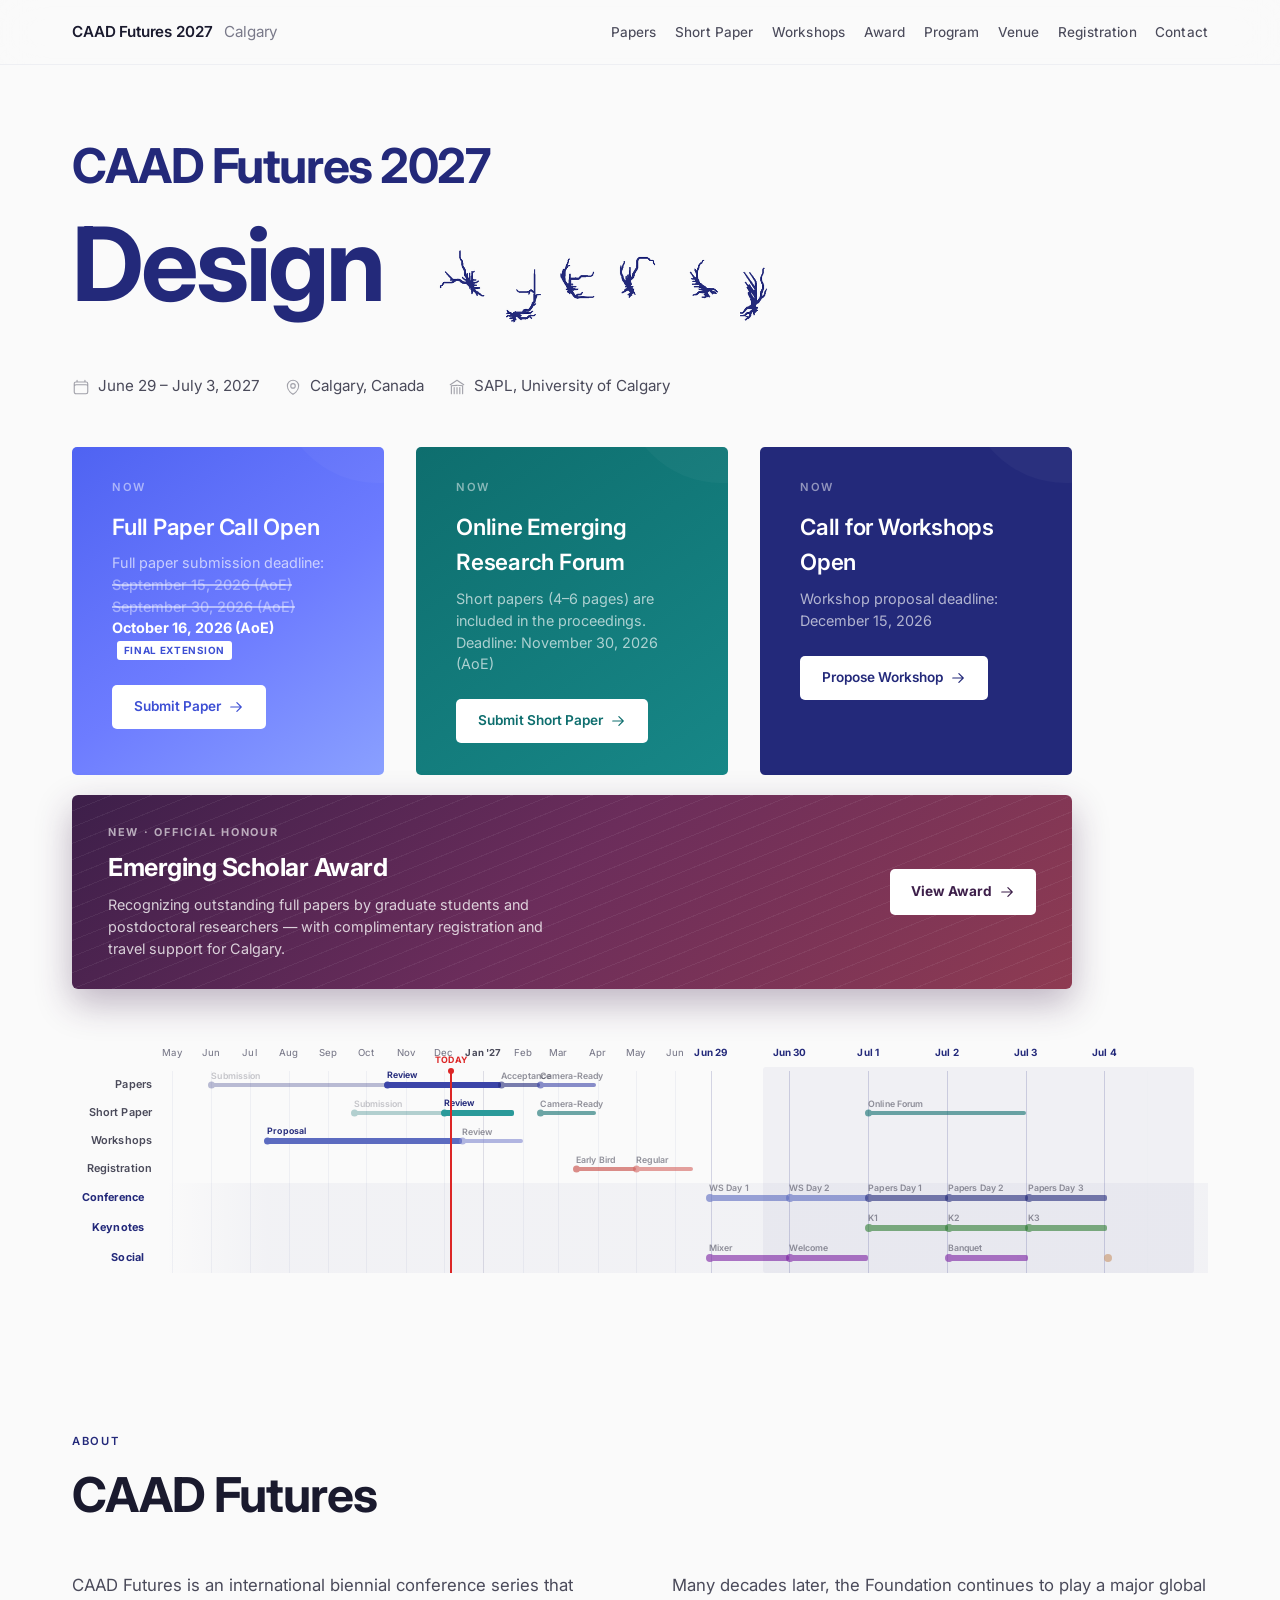
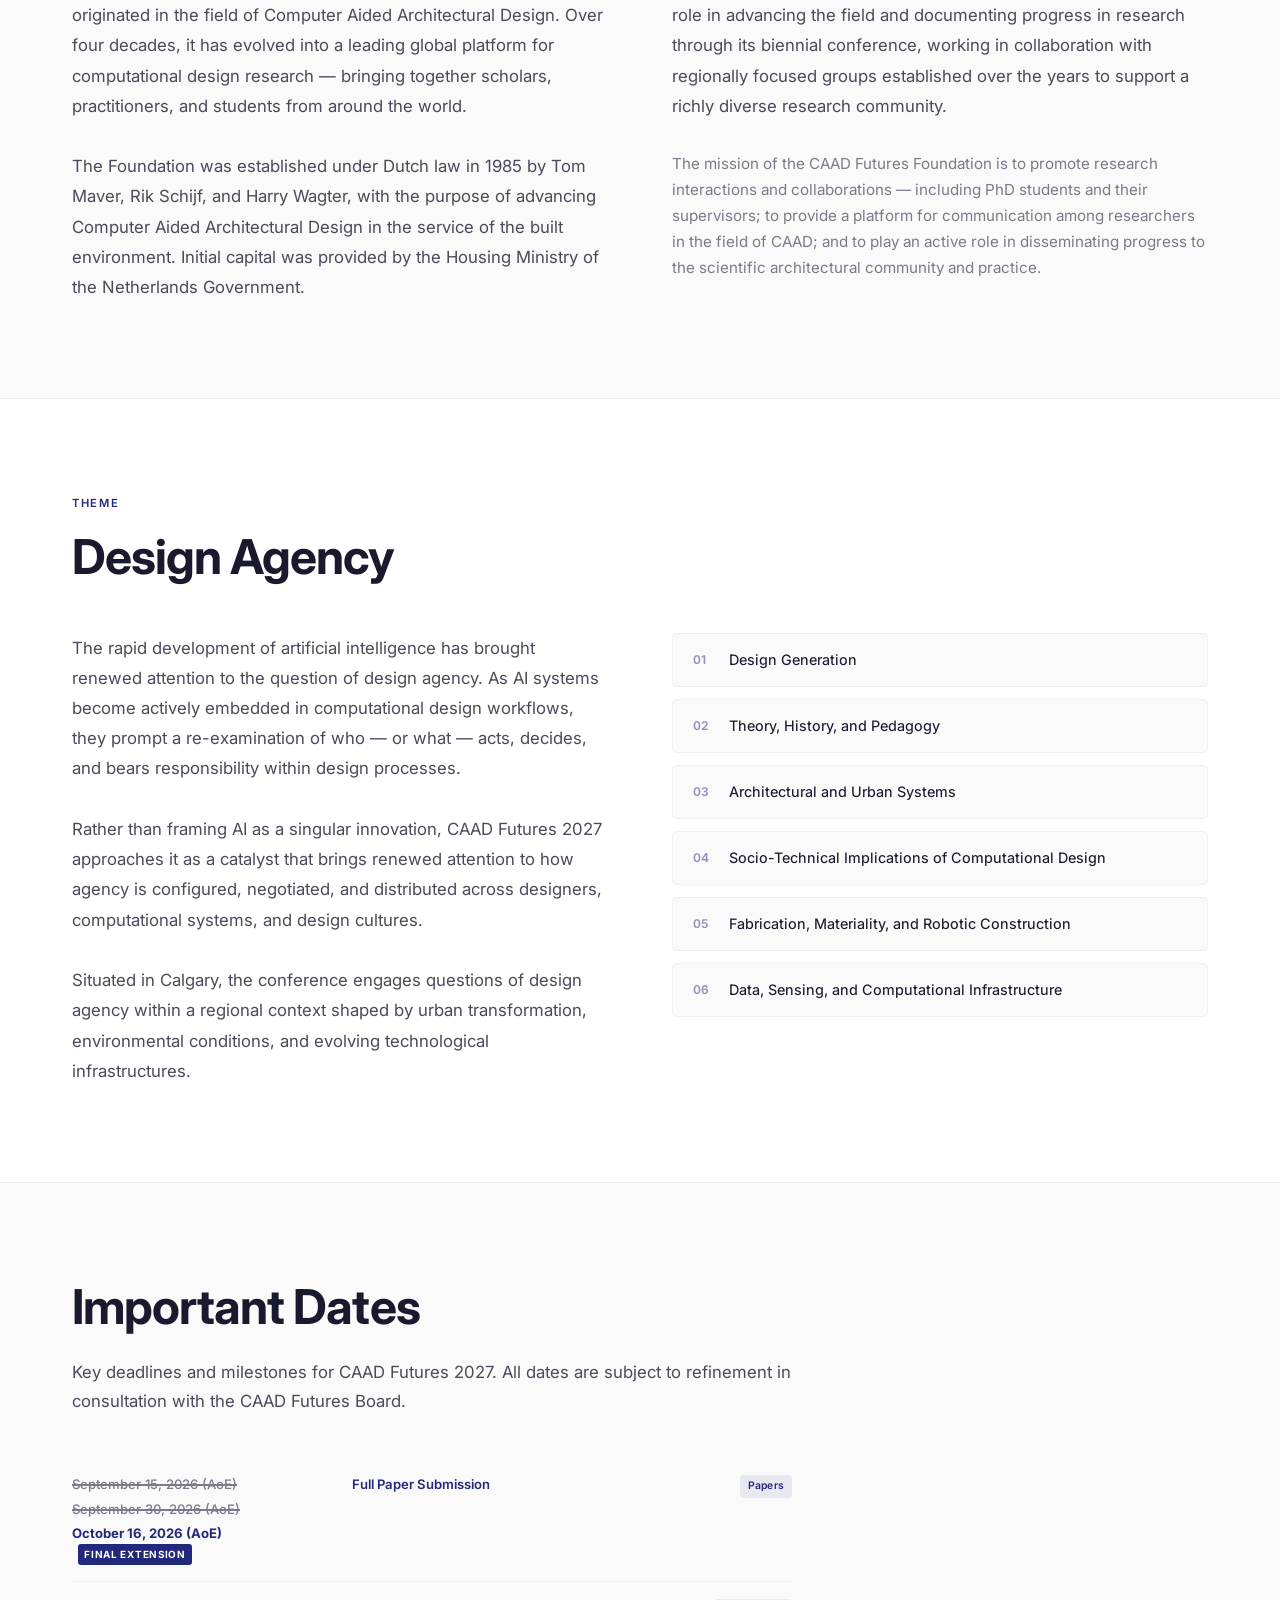
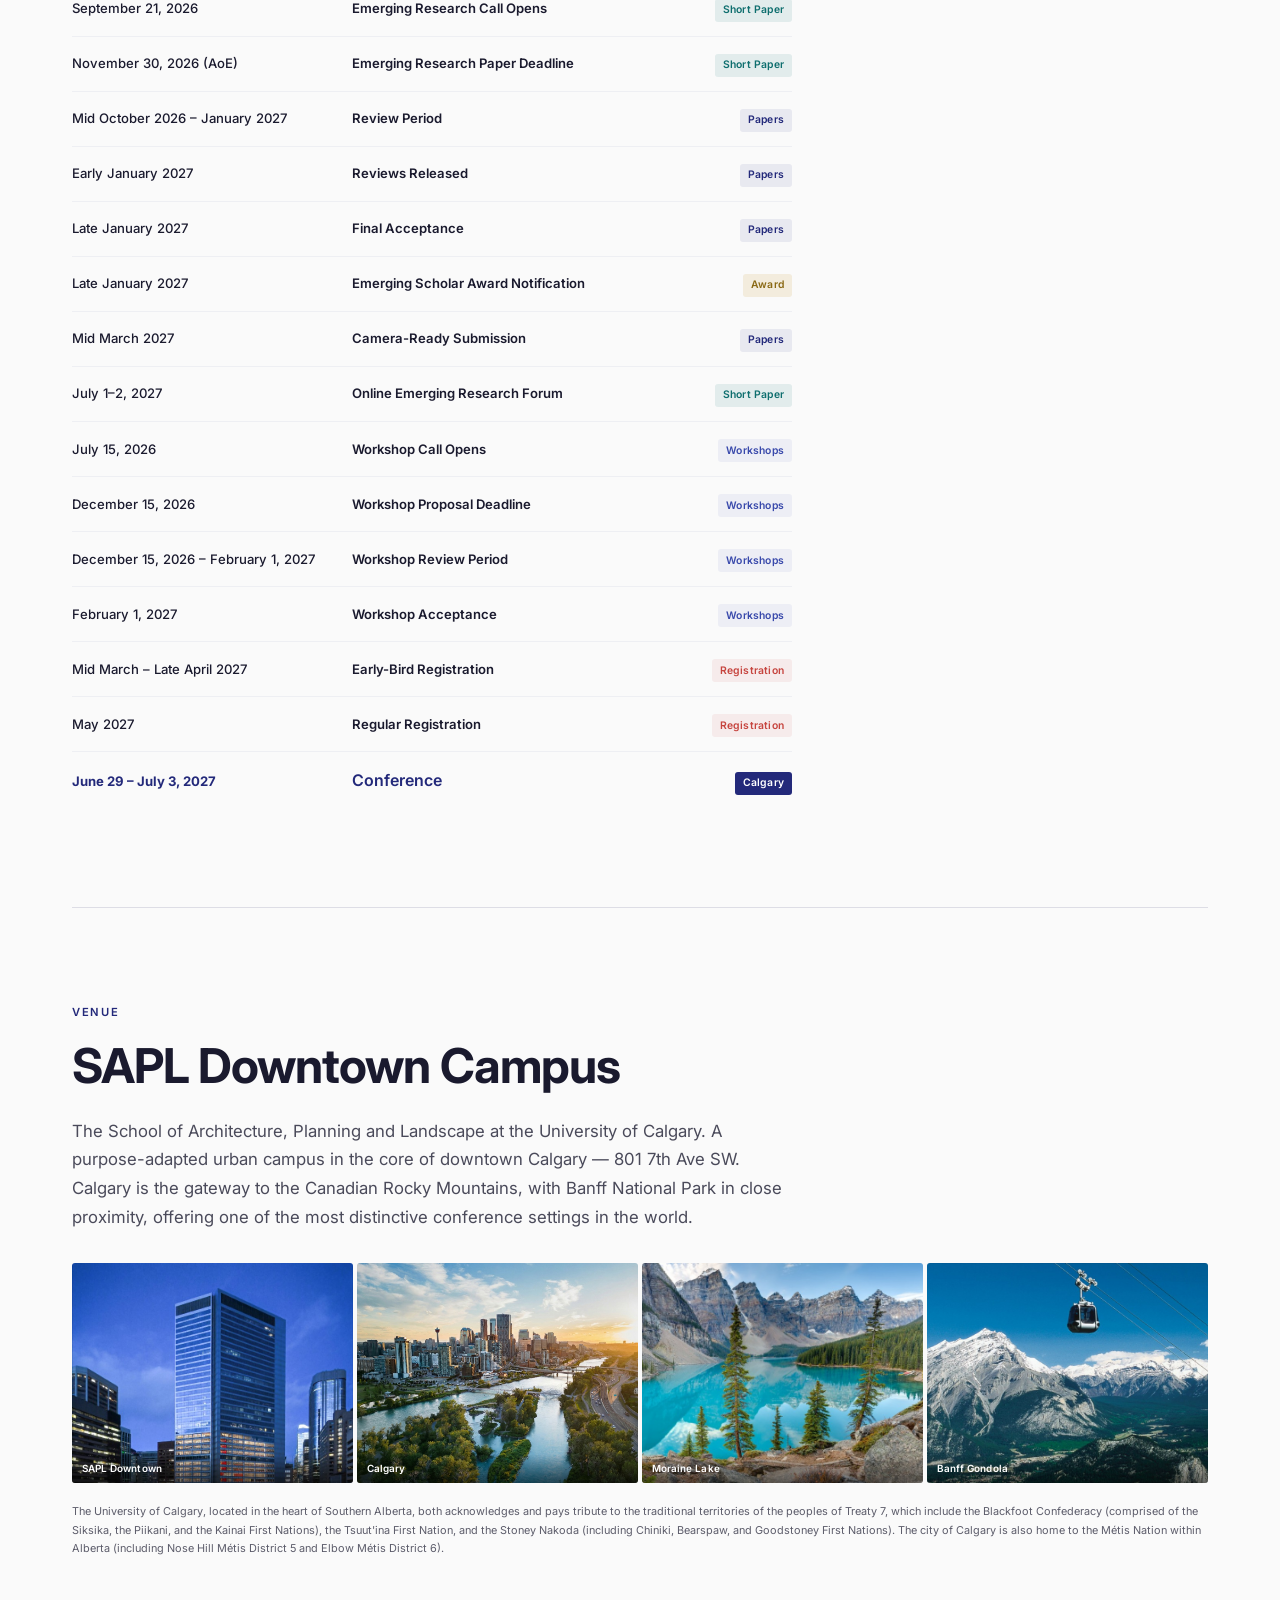
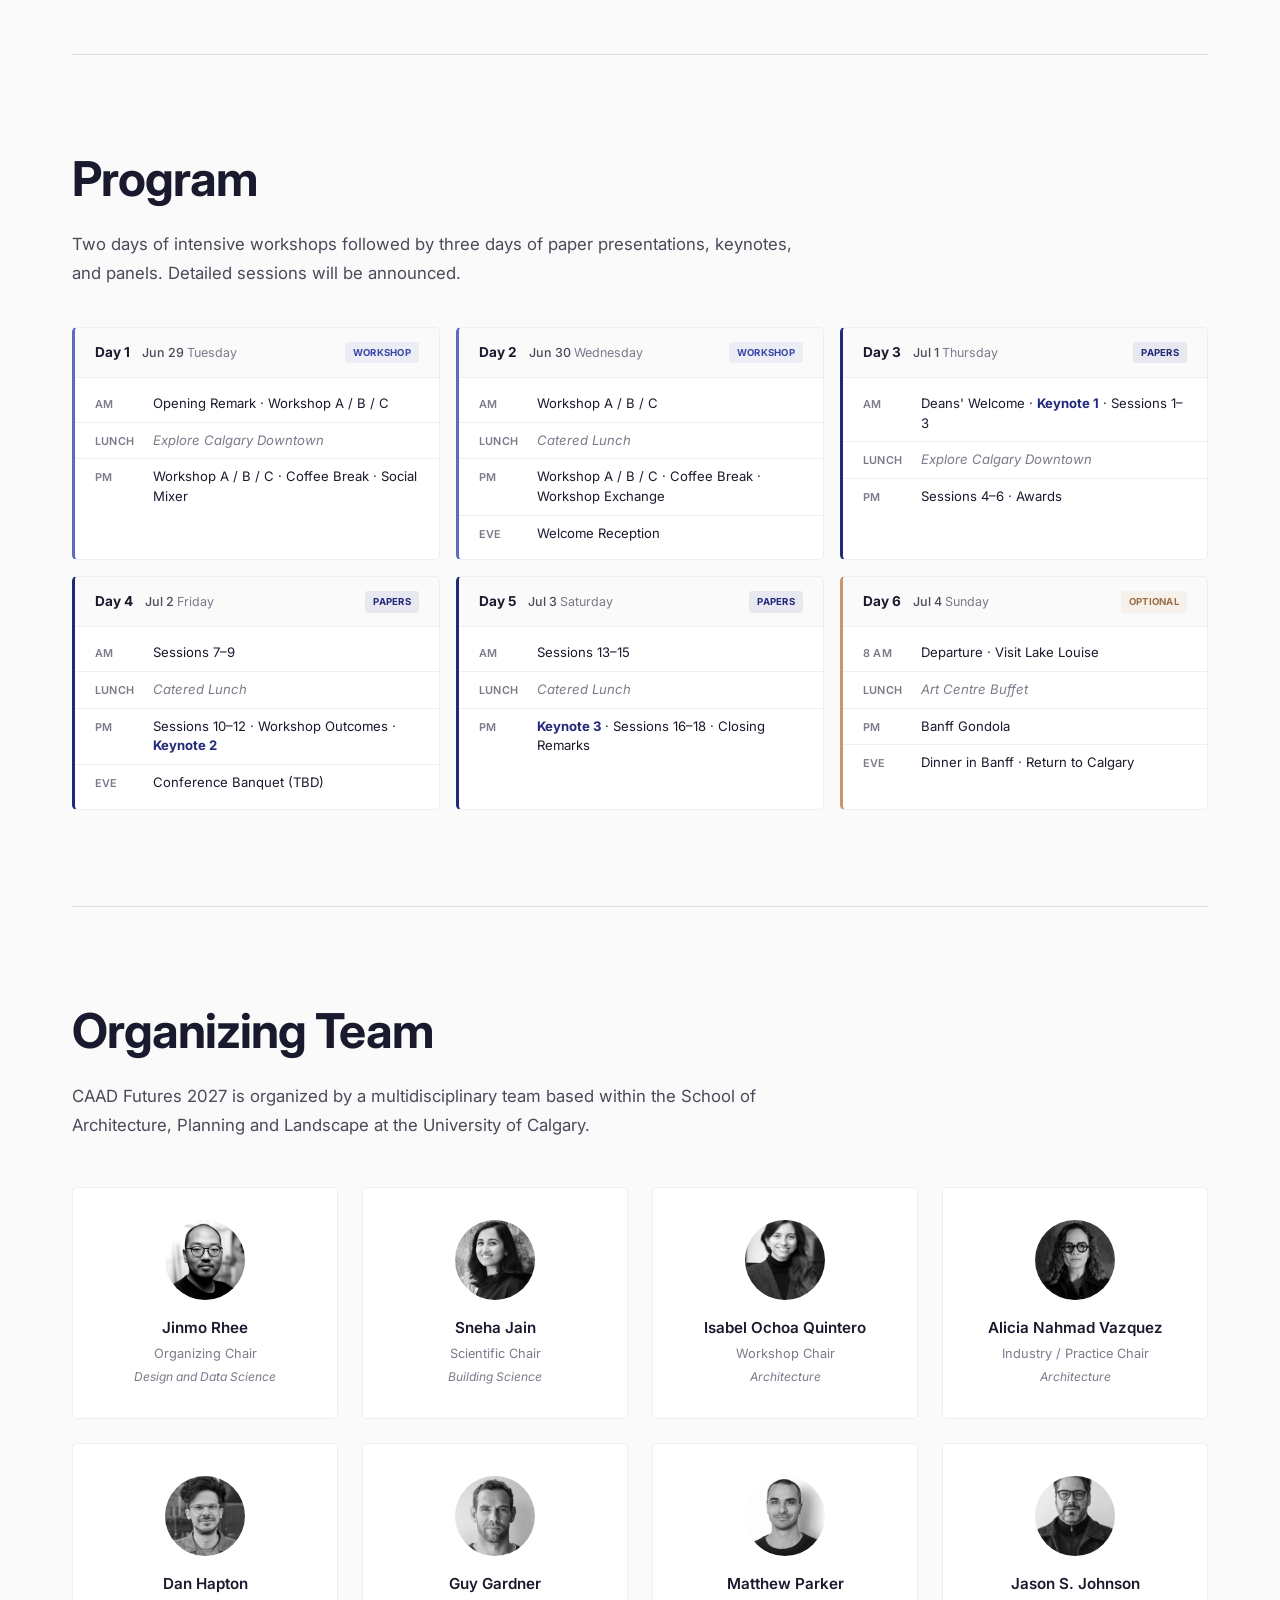
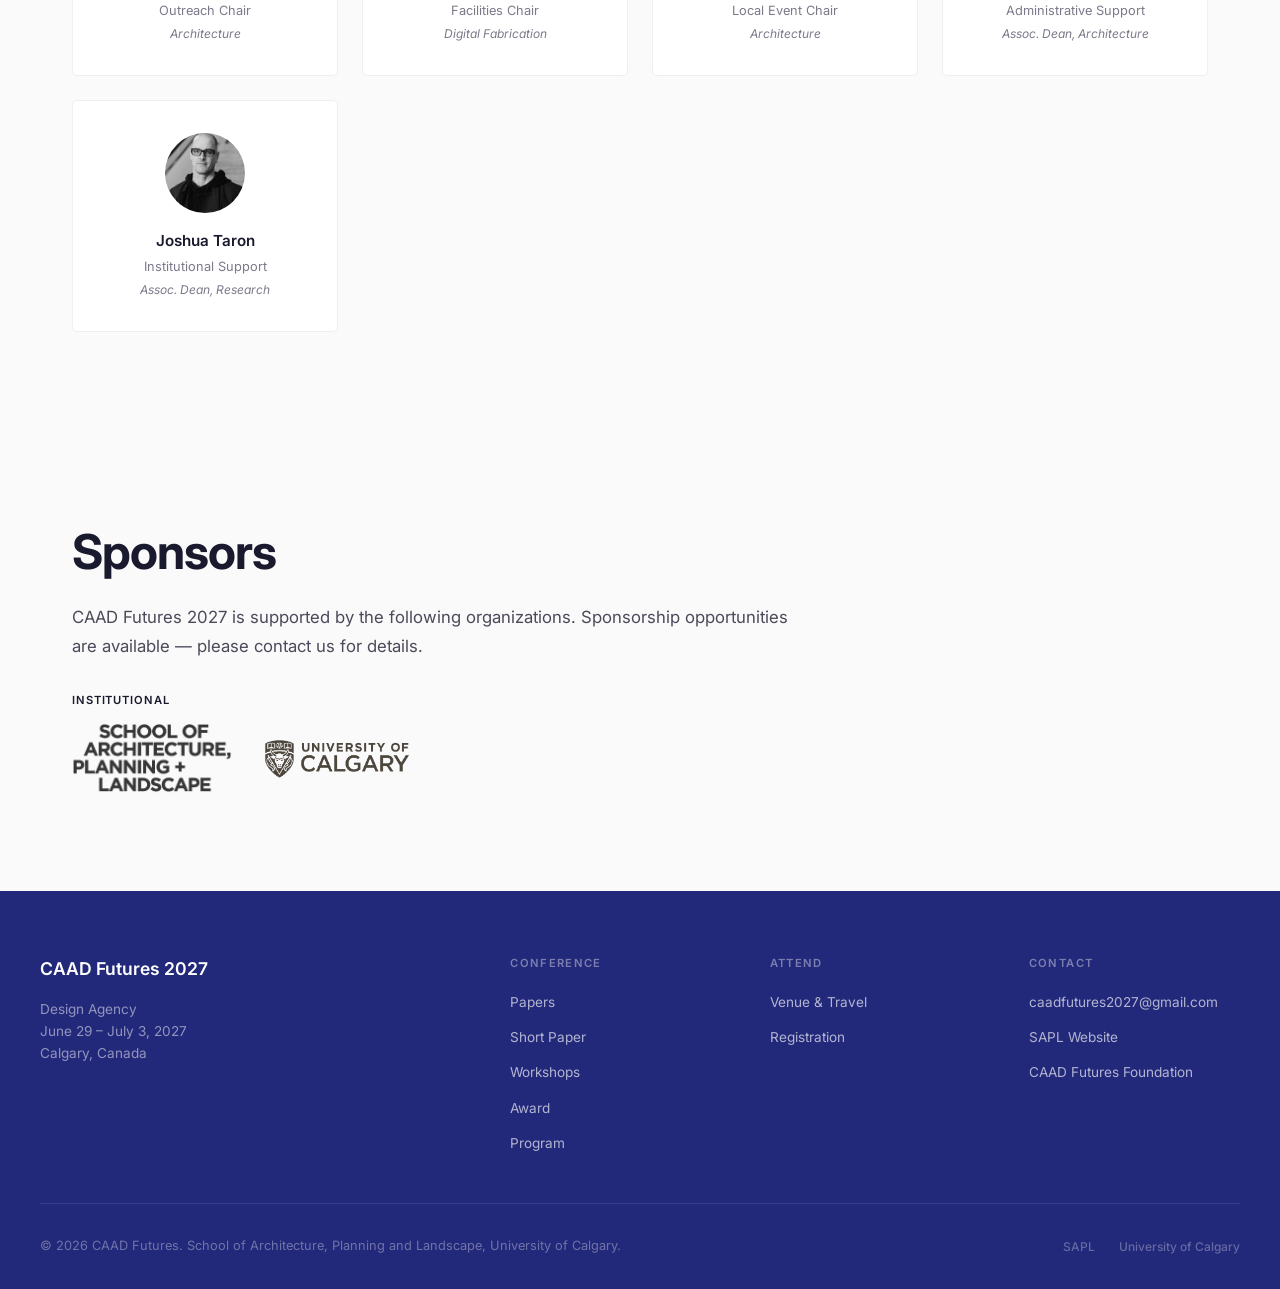
==== commit e9cf6e6f: "Schedule one keynote on each paper day. Co-authored-by: Cursor <cursoragent@cursor.com>" ====
--- a/index.html
+++ b/index.html
@@ -431,7 +431,7 @@
           </div>
           <div class="program-slot">
             <span class="program-time">PM</span>
-            <span class="program-item">Sessions 4–6 &middot; Awards &middot; <strong>Keynote 2</strong></span>
+            <span class="program-item">Sessions 4–6 &middot; Awards</span>
           </div>
         </div>
       </div>
@@ -454,7 +454,7 @@
           </div>
           <div class="program-slot">
             <span class="program-time">PM</span>
-            <span class="program-item">Sessions 10–12 &middot; Workshop Outcomes &middot; <strong>Keynote 3/4</strong></span>
+            <span class="program-item">Sessions 10–12 &middot; Workshop Outcomes &middot; <strong>Keynote 2</strong></span>
           </div>
           <div class="program-slot program-slot--eve">
             <span class="program-time">Eve</span>
@@ -473,7 +473,7 @@
         <div class="program-day-body">
           <div class="program-slot">
             <span class="program-time">AM</span>
-            <span class="program-item"><strong>Keynote 5</strong> &middot; Sessions 13–15</span>
+            <span class="program-item">Sessions 13–15</span>
           </div>
           <div class="program-slot">
             <span class="program-time">Lunch</span>
@@ -481,7 +481,7 @@
           </div>
           <div class="program-slot">
             <span class="program-time">PM</span>
-            <span class="program-item"><strong>Keynote 6</strong> &middot; Sessions 16–18 &middot; Closing Remarks</span>
+            <span class="program-item"><strong>Keynote 3</strong> &middot; Sessions 16–18 &middot; Closing Remarks</span>
           </div>
         </div>
       </div>
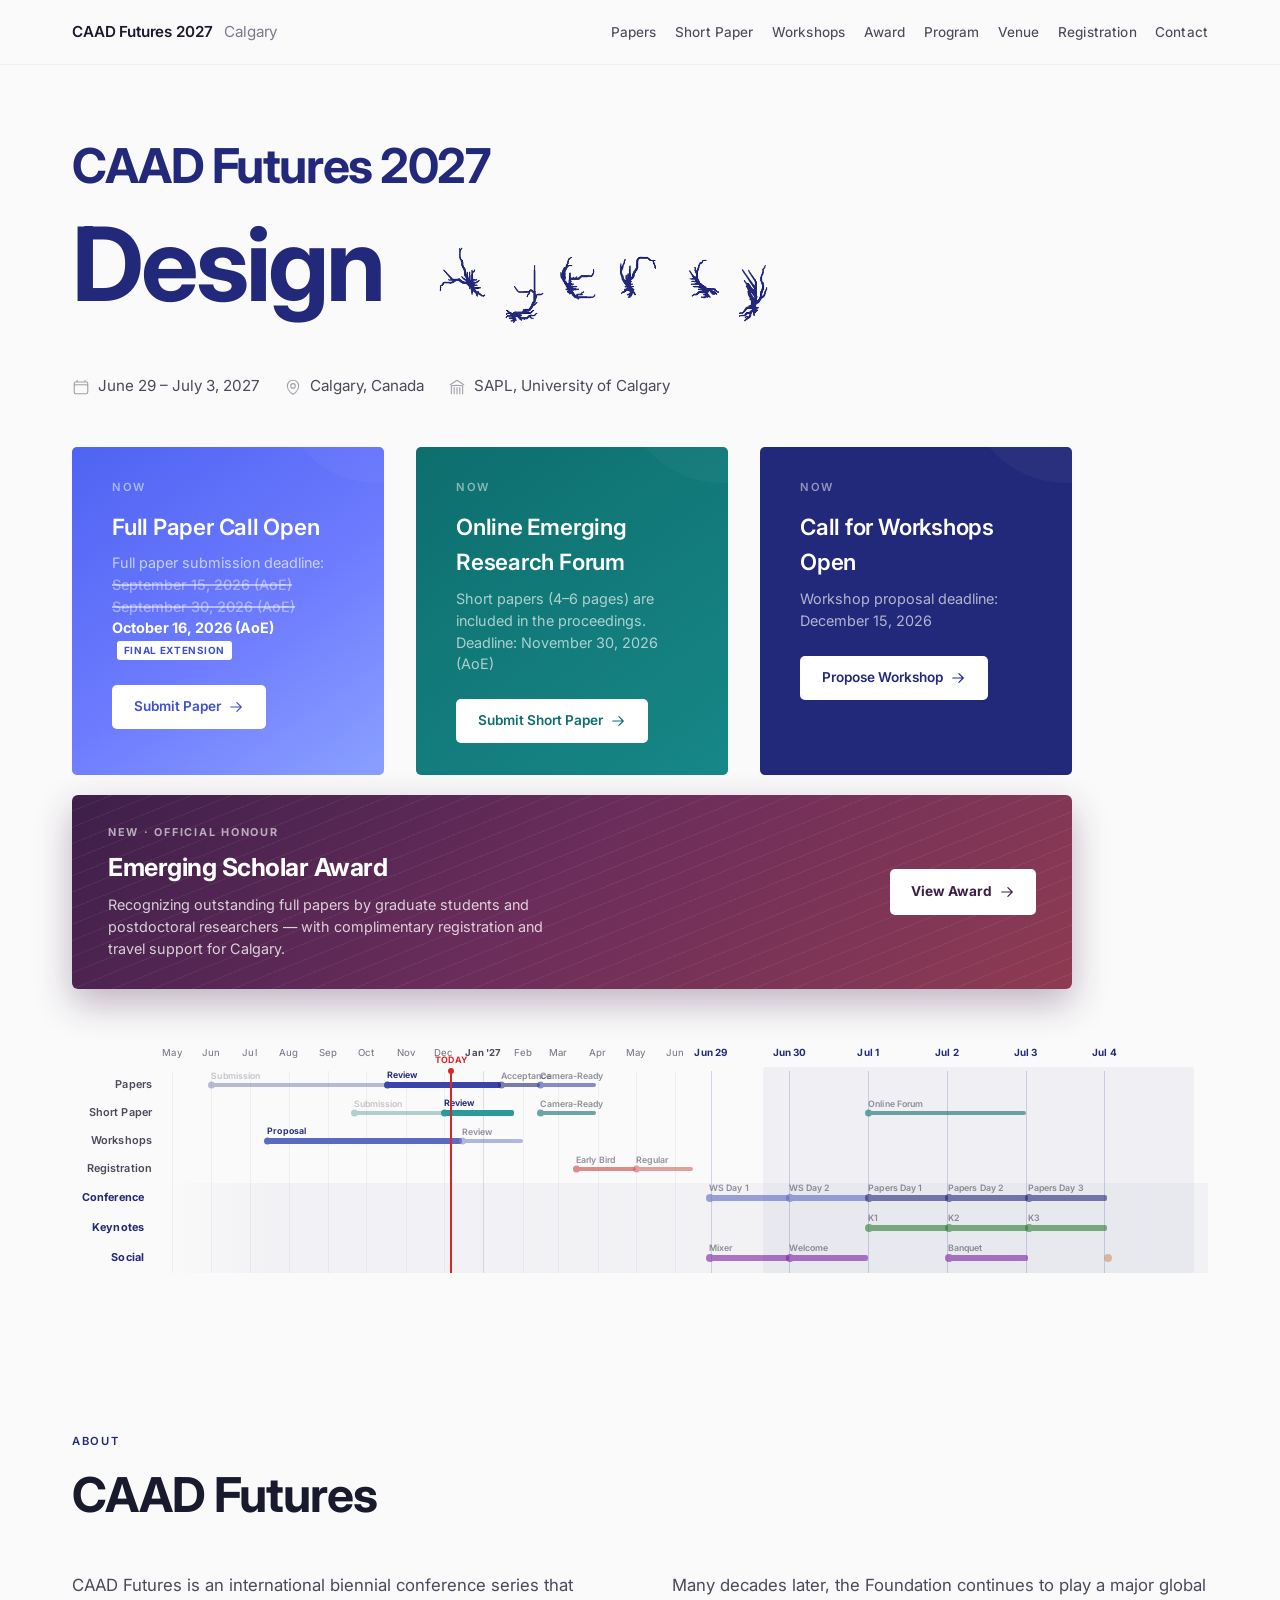
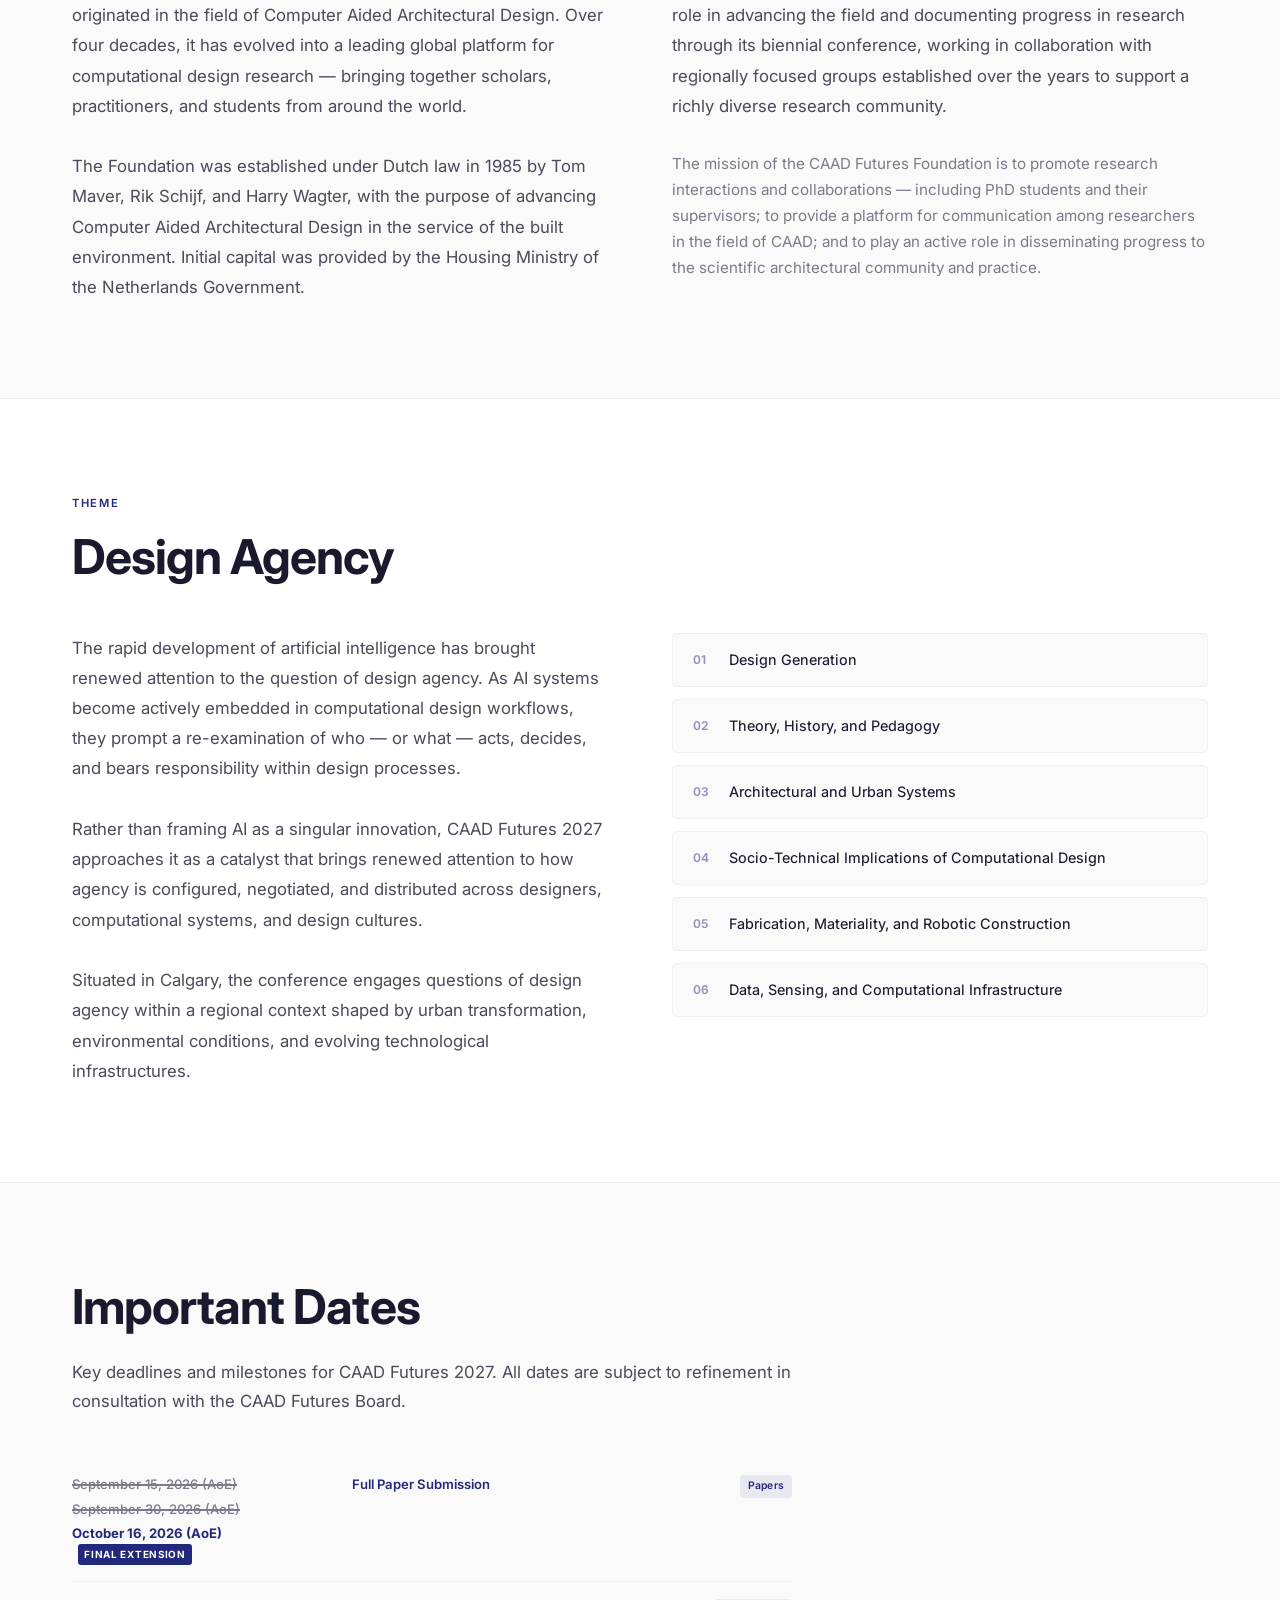
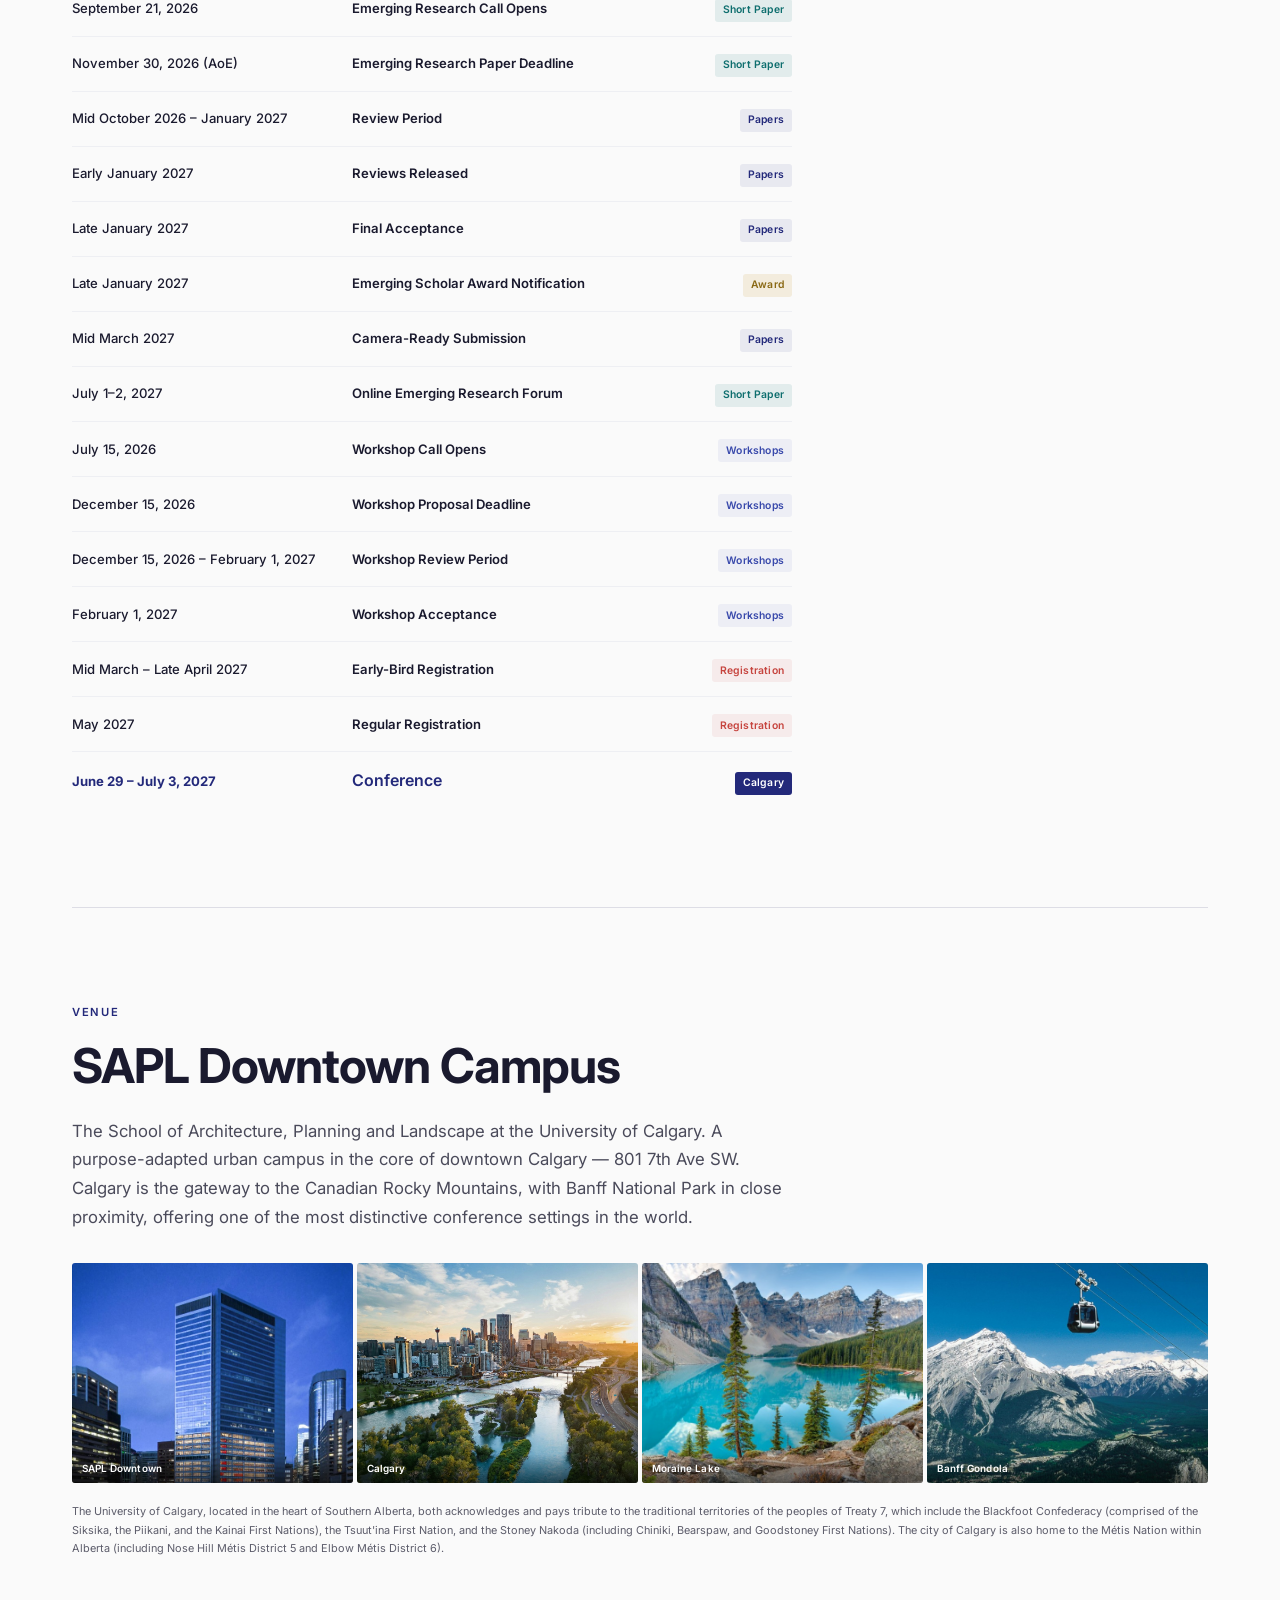
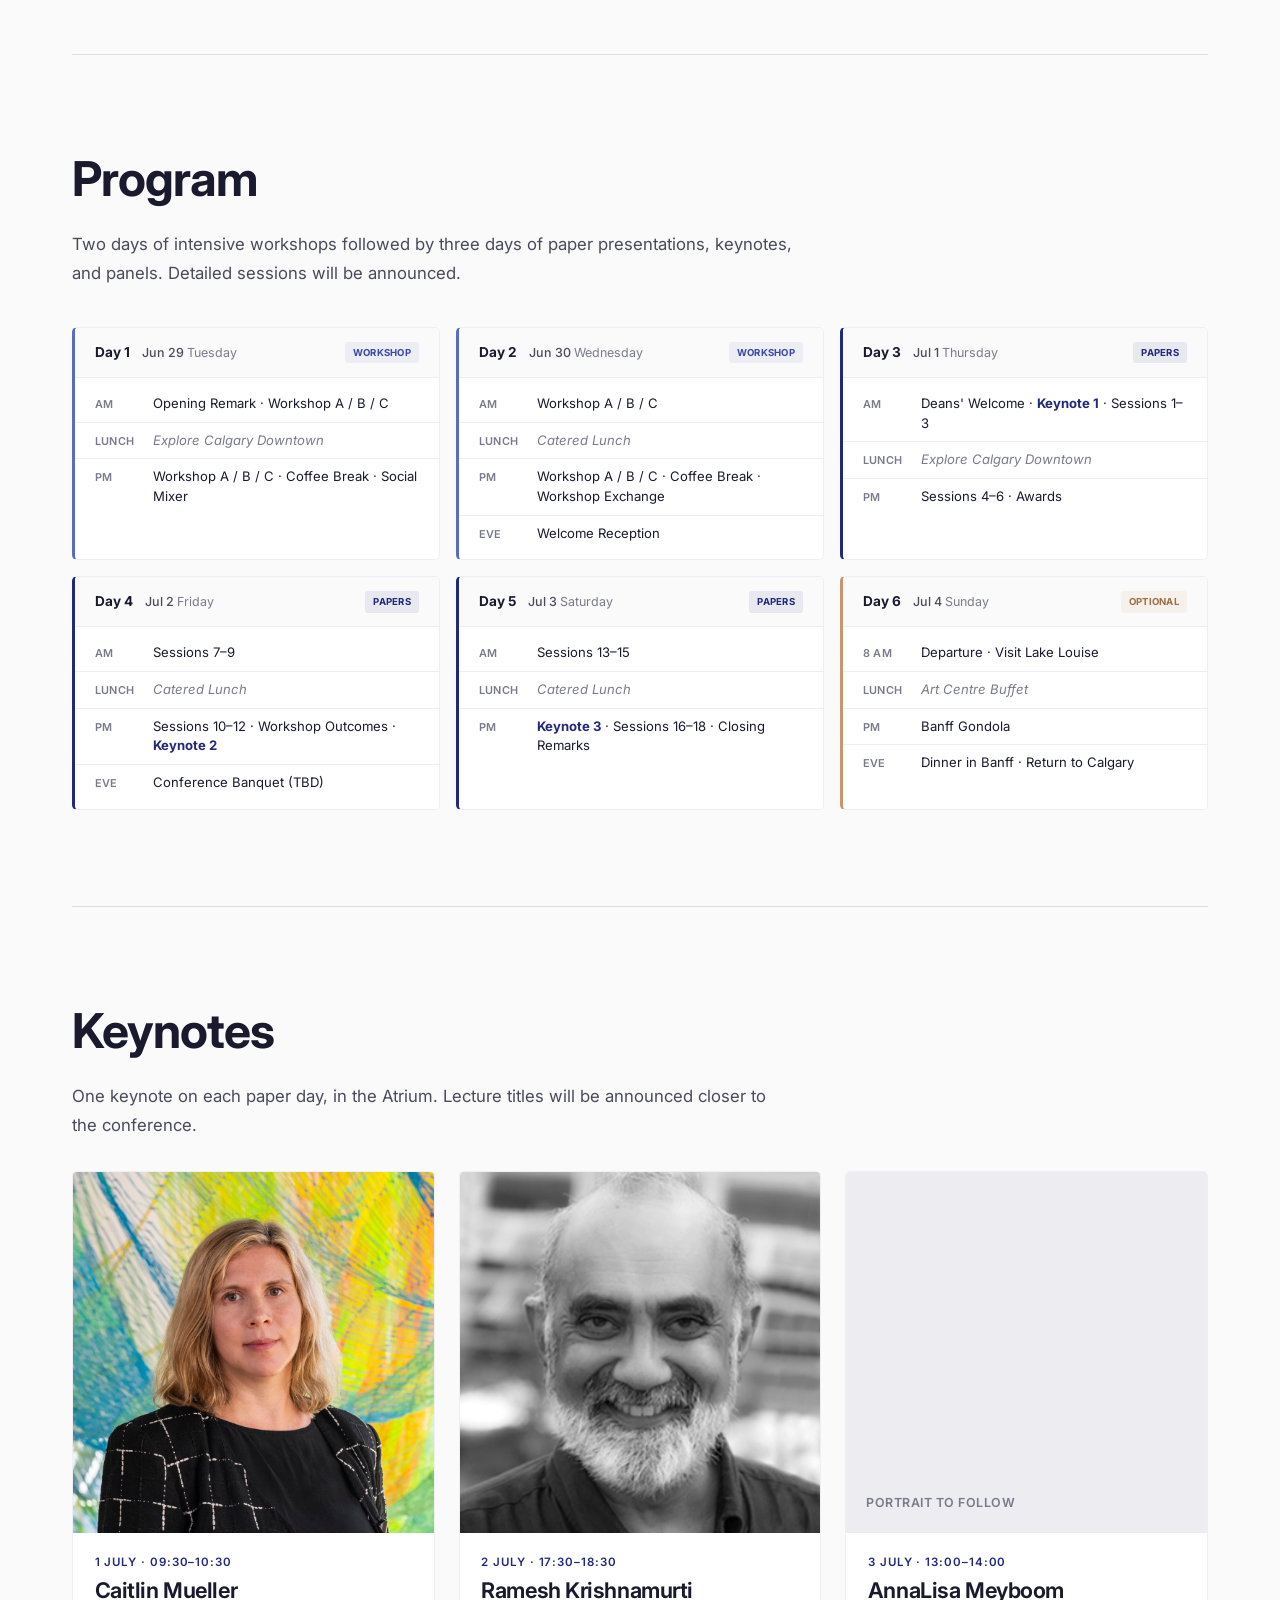
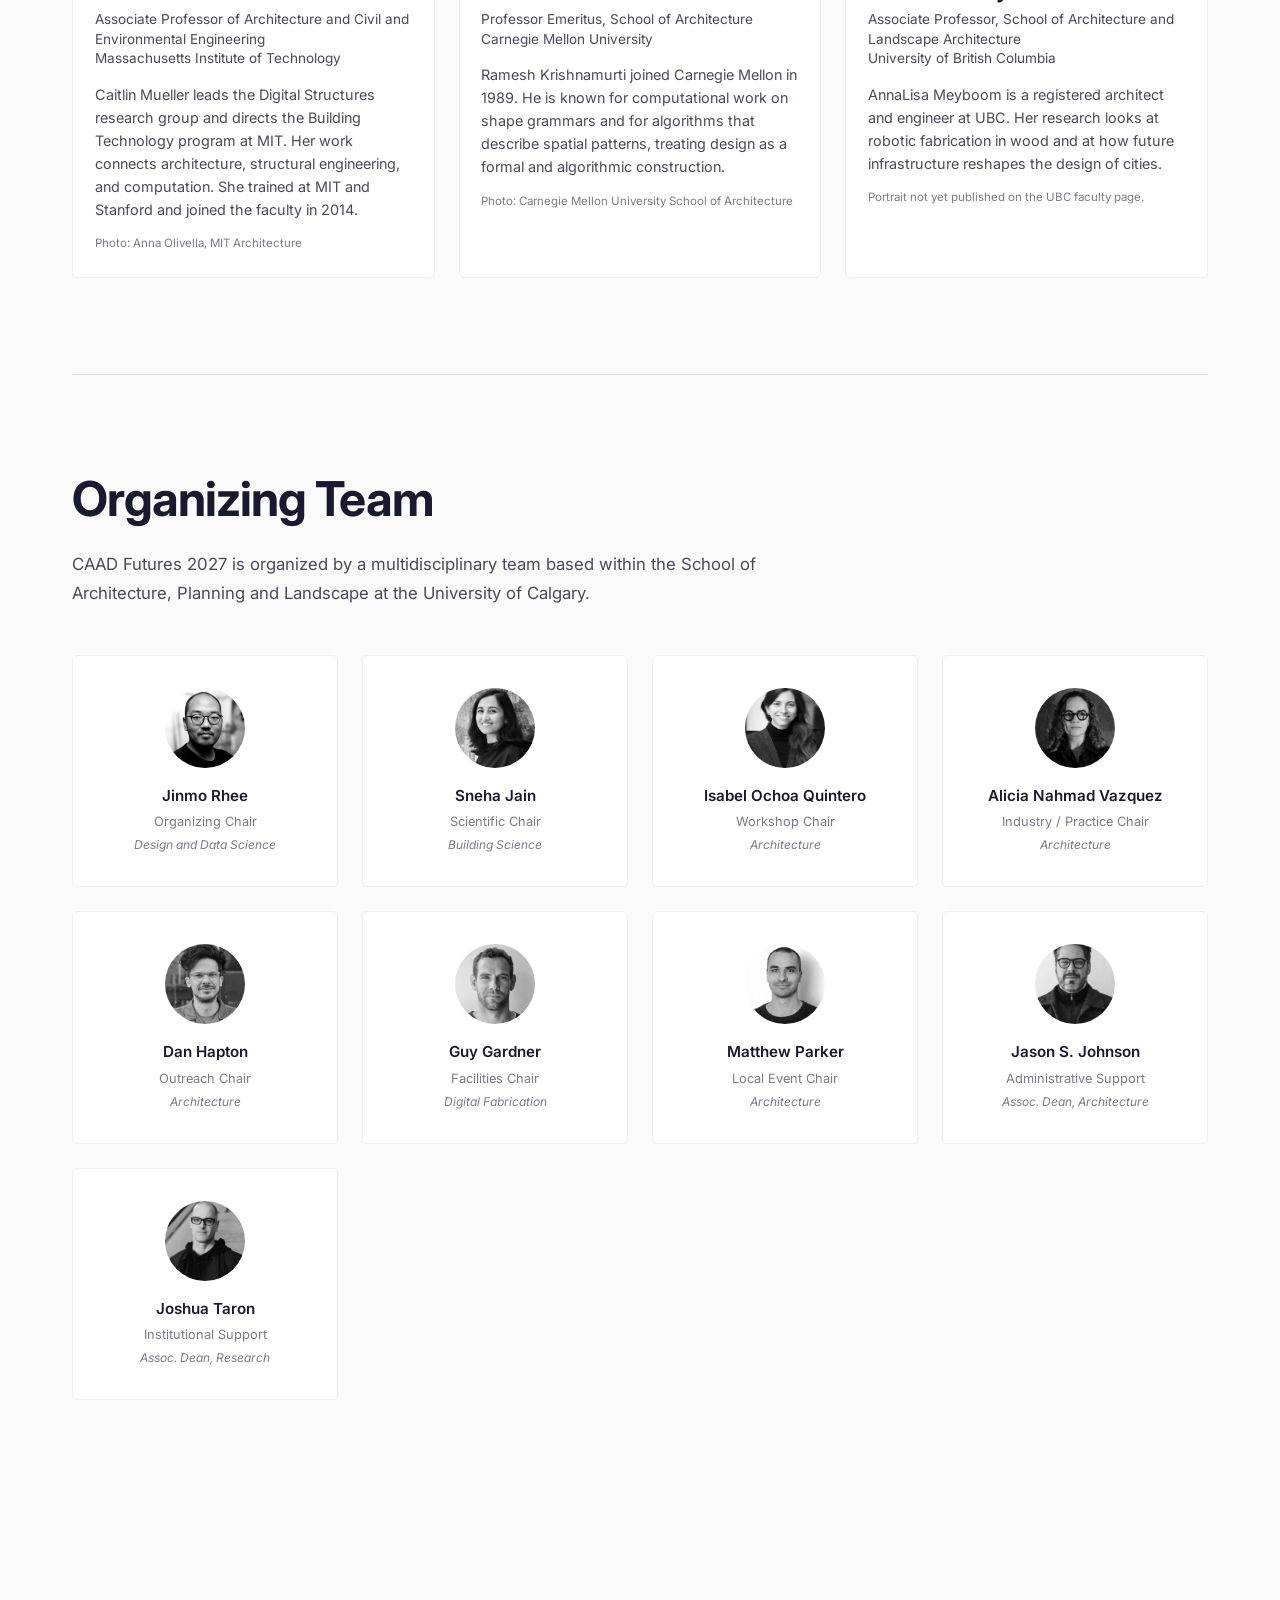
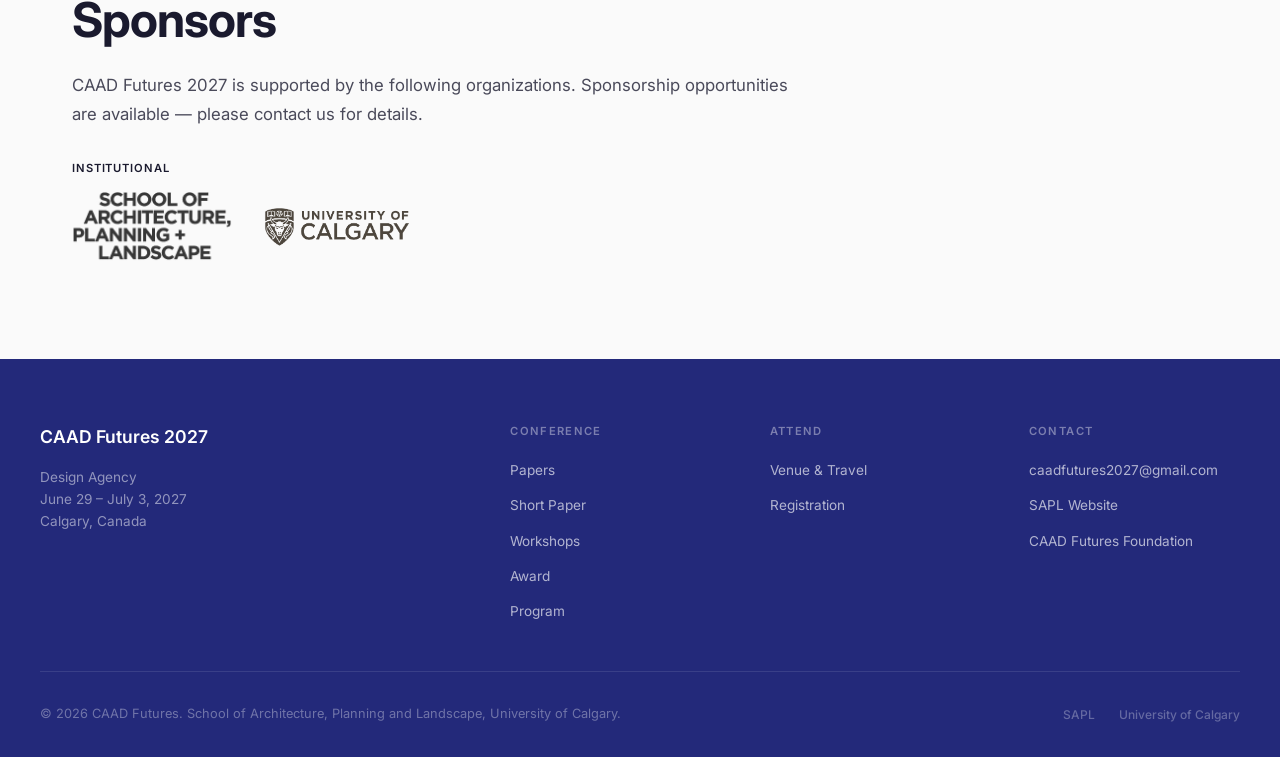
==== commit 422cbe4c: "Introduce the three keynote speakers on the home and program pages. Co-authored-by: Cursor <cursorag" ====
--- a/index.html
+++ b/index.html
@@ -520,6 +520,51 @@
   <div class="divider"><hr></div>
 
 
+  <!-- ══ KEYNOTES ══ -->
+  <section class="section reveal" id="keynotes">
+    <h2 class="section-title">Keynotes</h2>
+    <p class="section-desc">One keynote on each paper day, in the Atrium. Lecture titles will be announced closer to the conference.</p>
+
+    <div class="keynote-grid">
+      <article class="keynote-card">
+        <img class="keynote-photo" src="imgs/caitlin_mueller.jpg" alt="Caitlin Mueller">
+        <div class="keynote-body">
+          <p class="keynote-when">1 July · 09:30–10:30</p>
+          <h3 class="keynote-name"><a href="https://architecture.mit.edu/people/caitlin-mueller" target="_blank" rel="noopener">Caitlin Mueller</a></h3>
+          <p class="keynote-role">Associate Professor of Architecture and Civil and Environmental Engineering<br>Massachusetts Institute of Technology</p>
+          <p class="keynote-bio">Caitlin Mueller leads the Digital Structures research group and directs the Building Technology program at MIT. Her work connects architecture, structural engineering, and computation. She trained at MIT and Stanford and joined the faculty in 2014.</p>
+          <p class="keynote-credit">Photo: Anna Olivella, MIT Architecture</p>
+        </div>
+      </article>
+
+      <article class="keynote-card">
+        <img class="keynote-photo" src="imgs/ramesh_krishnamurti.jpg" alt="Ramesh Krishnamurti">
+        <div class="keynote-body">
+          <p class="keynote-when">2 July · 17:30–18:30</p>
+          <h3 class="keynote-name"><a href="https://www.architecture.cmu.edu/profiles/ramesh-krishnamurti" target="_blank" rel="noopener">Ramesh Krishnamurti</a></h3>
+          <p class="keynote-role">Professor Emeritus, School of Architecture<br>Carnegie Mellon University</p>
+          <p class="keynote-bio">Ramesh Krishnamurti joined Carnegie Mellon in 1989. He is known for computational work on shape grammars and for algorithms that describe spatial patterns, treating design as a formal and algorithmic construction.</p>
+          <p class="keynote-credit">Photo: Carnegie Mellon University School of Architecture</p>
+        </div>
+      </article>
+
+      <article class="keynote-card">
+        <div class="keynote-photo keynote-photo--empty" role="img" aria-label="Portrait to follow">Portrait to follow</div>
+        <div class="keynote-body">
+          <p class="keynote-when">3 July · 13:00–14:00</p>
+          <h3 class="keynote-name"><a href="https://sala.ubc.ca/people/annalisa-meyboom/" target="_blank" rel="noopener">AnnaLisa Meyboom</a></h3>
+          <p class="keynote-role">Associate Professor, School of Architecture and Landscape Architecture<br>University of British Columbia</p>
+          <p class="keynote-bio">AnnaLisa Meyboom is a registered architect and engineer at UBC. Her research looks at robotic fabrication in wood and at how future infrastructure reshapes the design of cities.</p>
+          <p class="keynote-credit">Portrait not yet published on the UBC faculty page.</p>
+        </div>
+      </article>
+    </div>
+  </section>
+
+
+  <div class="divider"><hr></div>
+
+
   <!-- ══ COMMITTEE ══ -->
   <section class="section reveal" id="committee">
     <!-- <p class="section-label">Organizing Team</p> -->
--- a/css/style.css
+++ b/css/style.css
@@ -1594,6 +1594,99 @@
   font-style: italic;
 }
 
+/* ── KEYNOTES ── */
+
+.keynote-grid {
+  display: grid;
+  grid-template-columns: repeat(3, 1fr);
+  gap: 1.5rem;
+  margin-top: 2rem;
+}
+
+.keynote-card {
+  background: var(--color-surface);
+  border: 1px solid var(--color-border-light);
+  border-radius: 5px;
+  overflow: hidden;
+}
+
+.keynote-photo {
+  aspect-ratio: 1;
+  width: 100%;
+  object-fit: cover;
+  object-position: center top;
+  display: block;
+  background: #ececf1;
+}
+
+.keynote-photo--empty {
+  display: flex;
+  align-items: flex-end;
+  padding: 1.25rem;
+  font-size: 0.78rem;
+  font-weight: 600;
+  letter-spacing: 0.04em;
+  text-transform: uppercase;
+  color: var(--color-text-tertiary);
+}
+
+.keynote-body {
+  padding: 1.25rem 1.35rem 1.5rem;
+}
+
+.keynote-when {
+  font-size: 0.72rem;
+  font-weight: 600;
+  letter-spacing: 0.08em;
+  text-transform: uppercase;
+  color: var(--color-accent);
+  margin-bottom: 0.45rem;
+}
+
+.keynote-name {
+  font-family: var(--font-display);
+  font-size: 1.35rem;
+  font-weight: 650;
+  letter-spacing: -0.02em;
+  line-height: 1.2;
+  margin-bottom: 0.35rem;
+}
+
+.keynote-name a {
+  color: inherit;
+  text-decoration: none;
+}
+
+.keynote-name a:hover {
+  color: var(--color-accent);
+}
+
+.keynote-role {
+  font-size: 0.85rem;
+  color: var(--color-text-secondary);
+  margin-bottom: 0.85rem;
+  line-height: 1.45;
+}
+
+.keynote-bio {
+  font-size: 0.9rem;
+  line-height: 1.6;
+  color: var(--color-text-secondary);
+}
+
+.keynote-credit {
+  margin-top: 0.85rem;
+  font-size: 0.72rem;
+  color: var(--color-text-tertiary);
+}
+
+@media (max-width: 900px) {
+  .keynote-grid {
+    grid-template-columns: 1fr;
+    max-width: 420px;
+  }
+}
+
 /* ── PAGE HEADER (sub-pages) ── */
 
 .page-header {
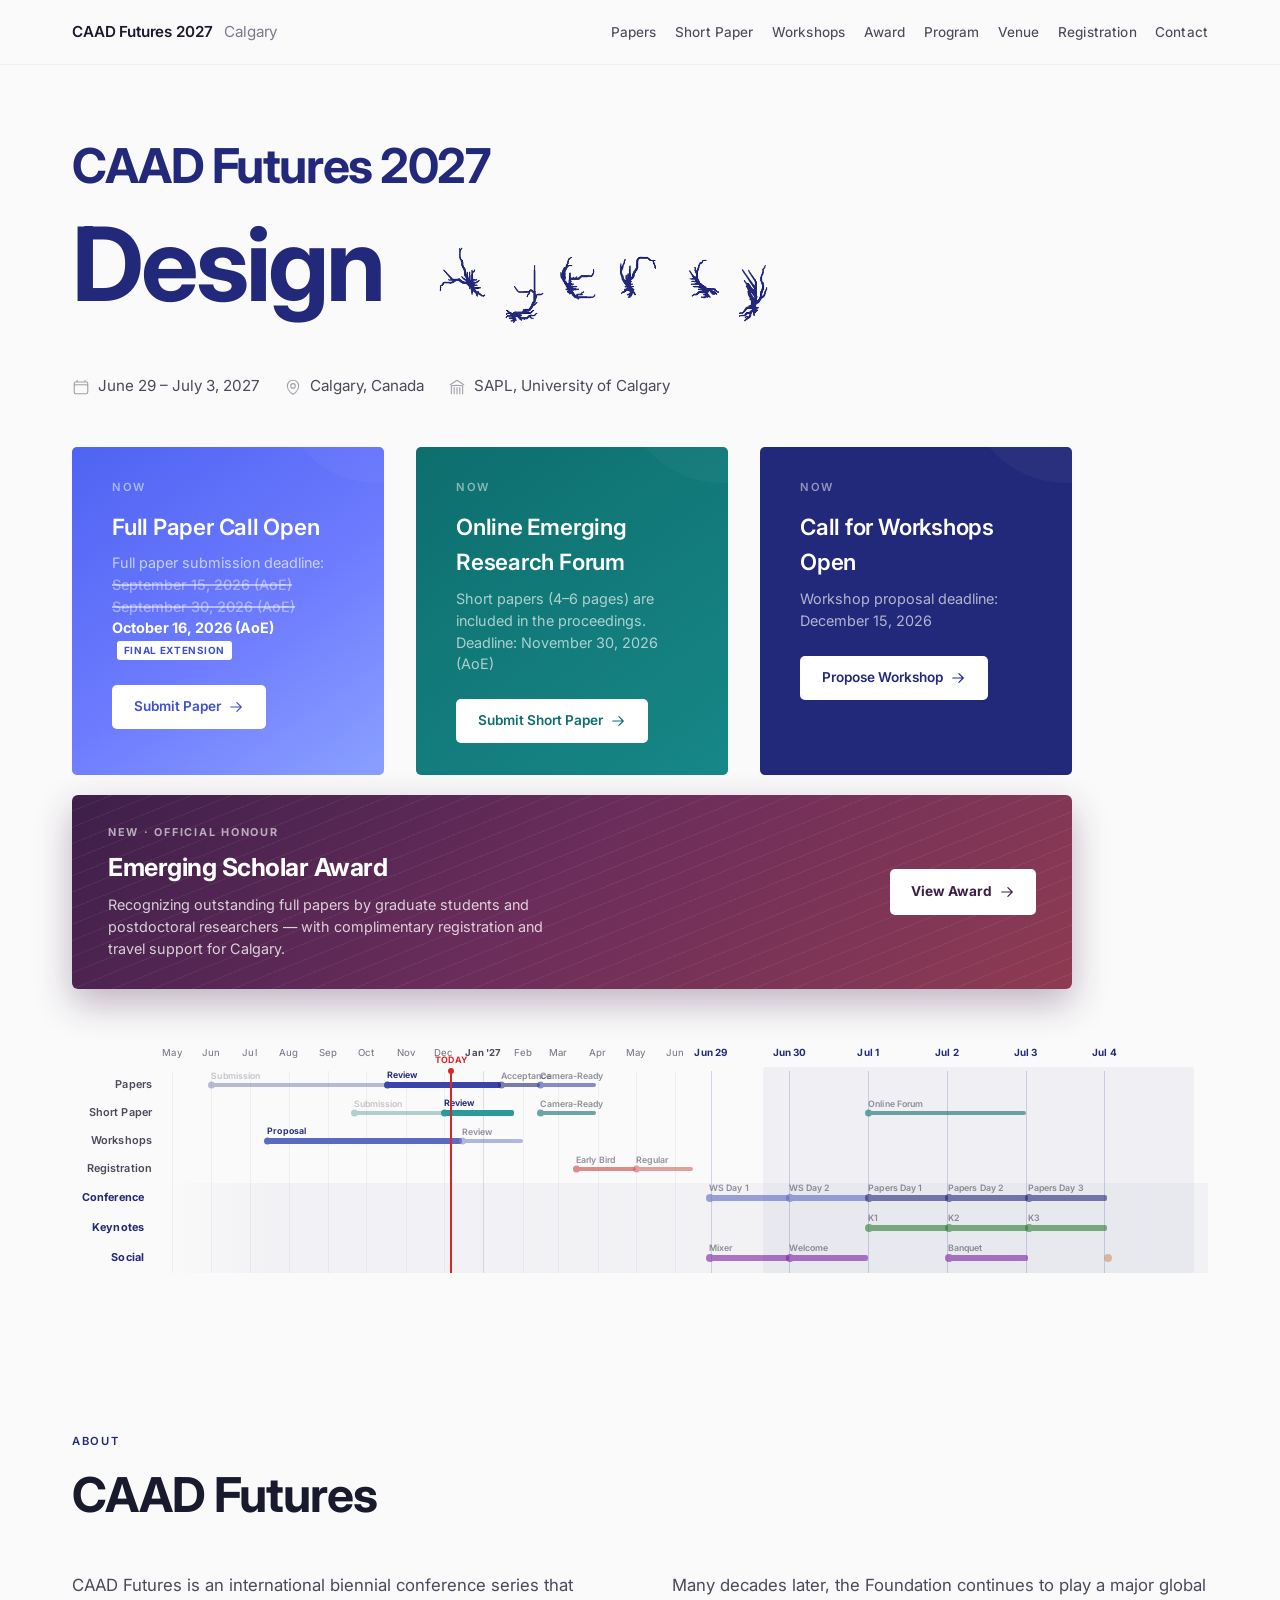
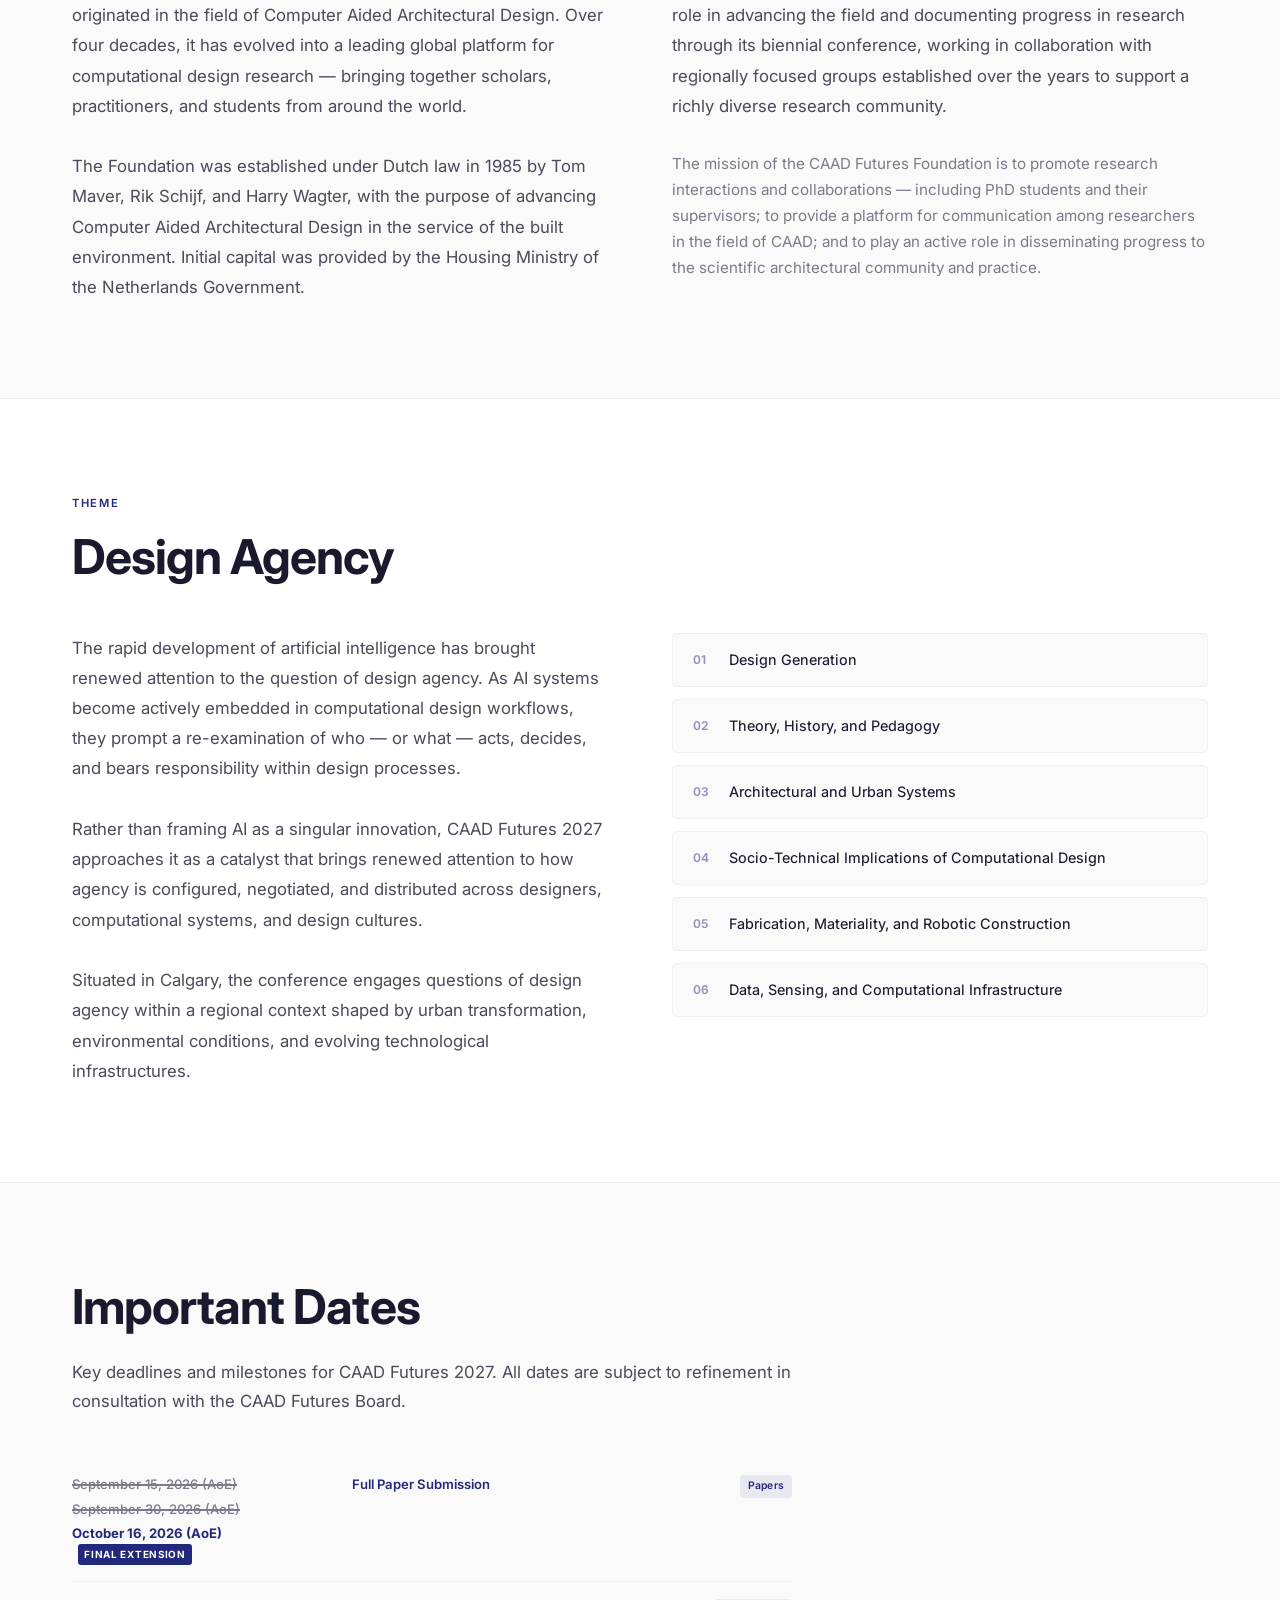
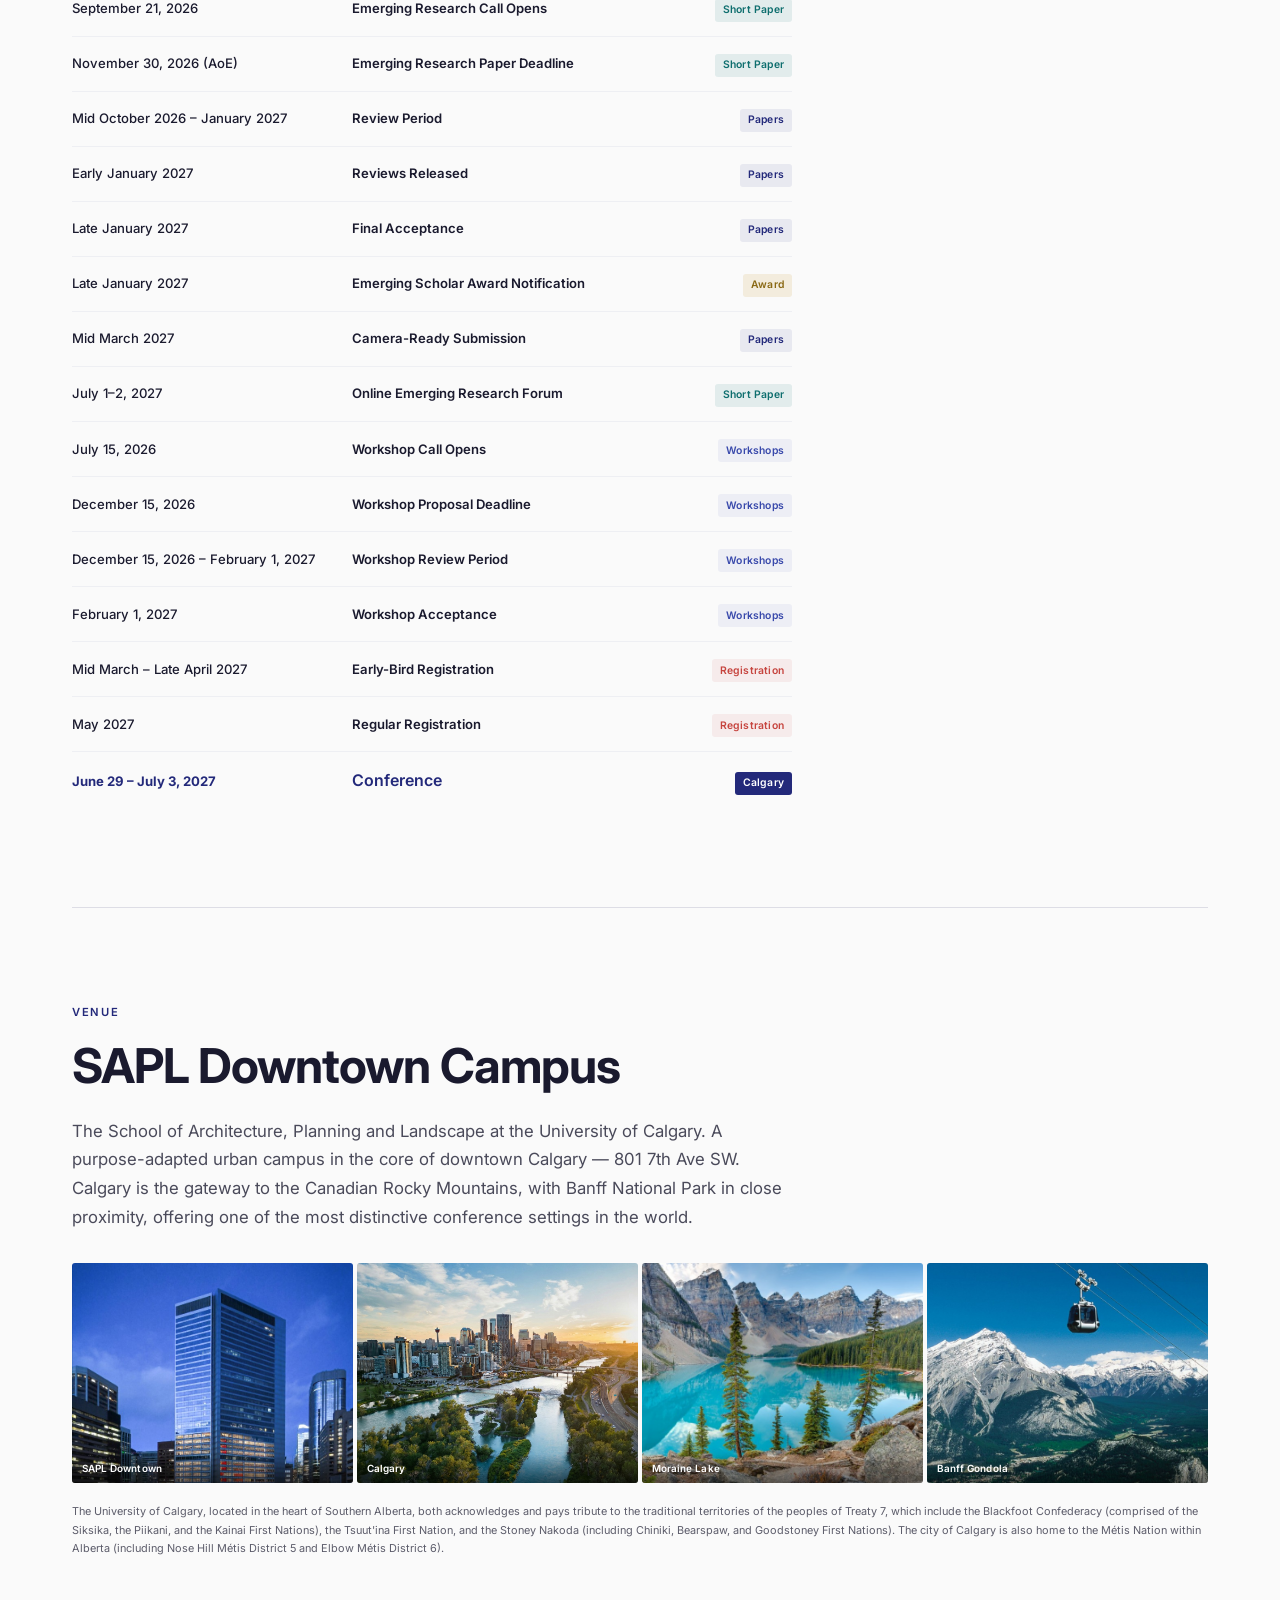
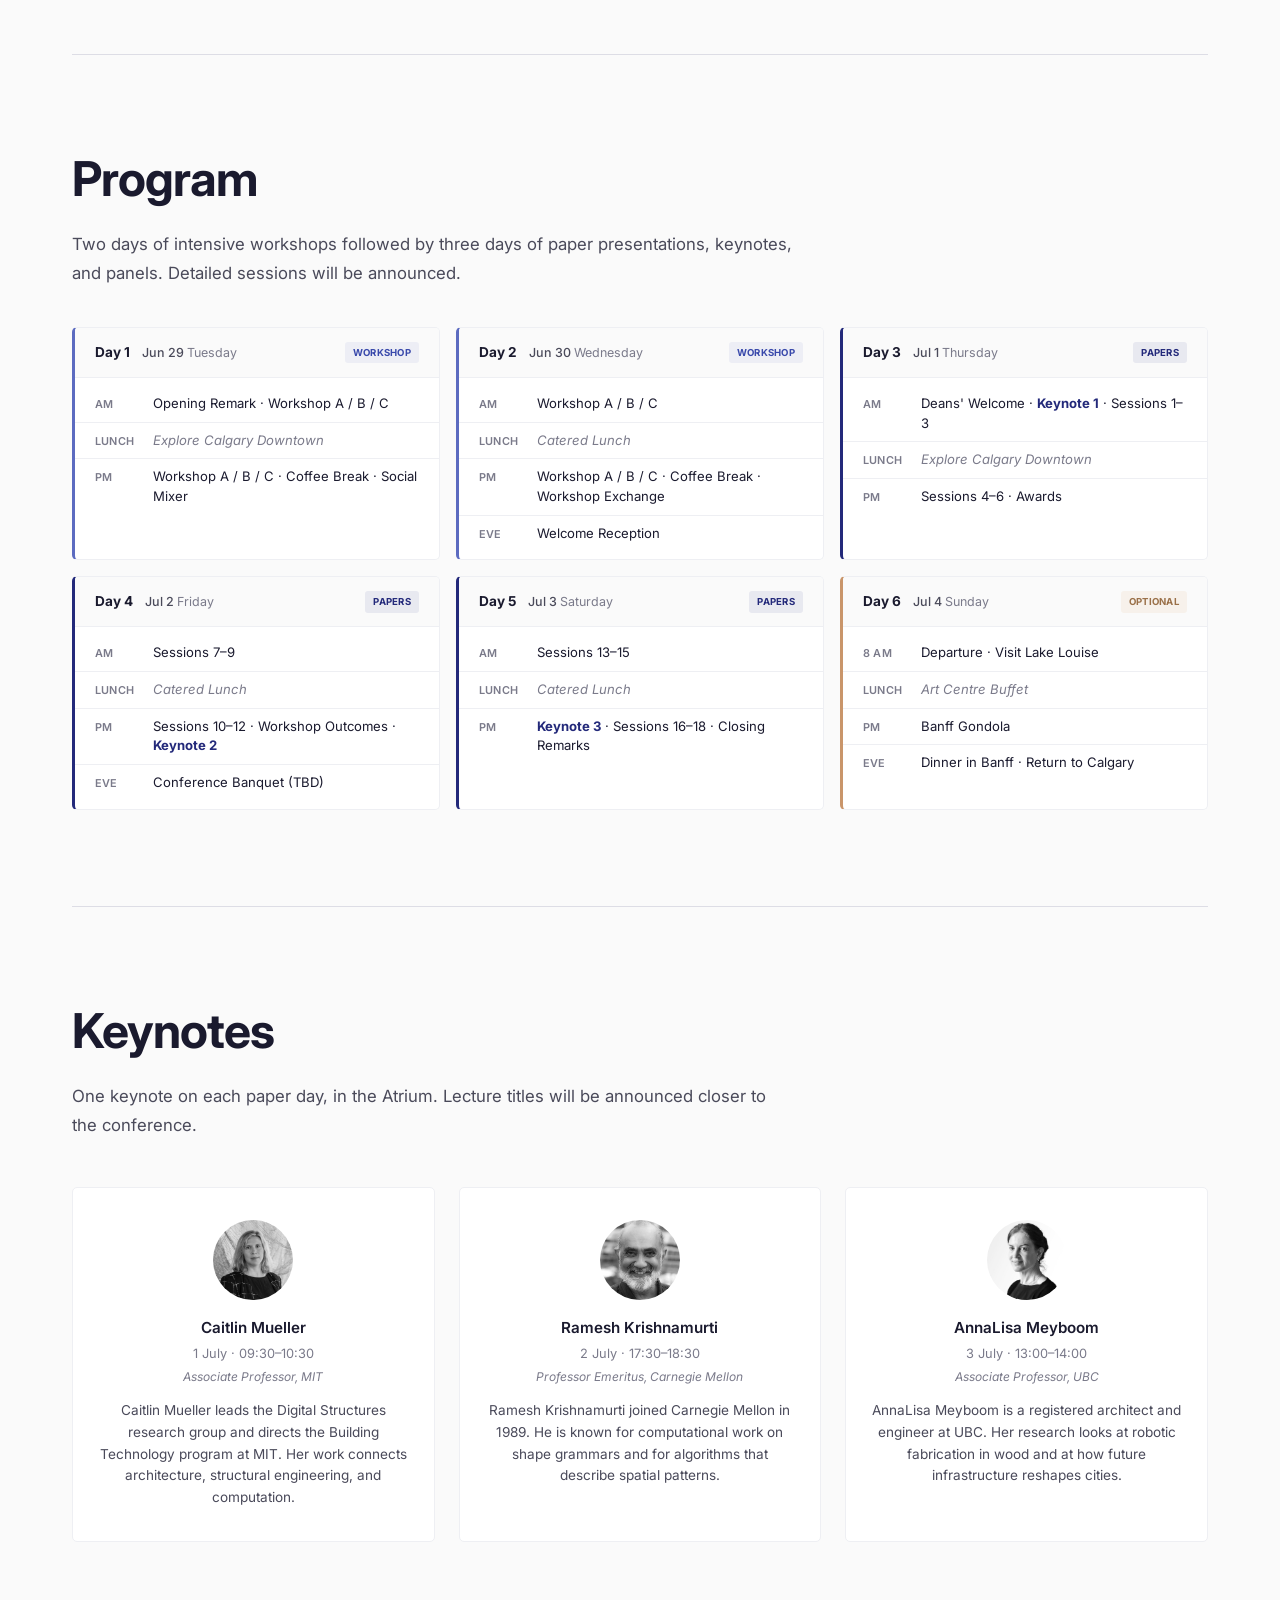
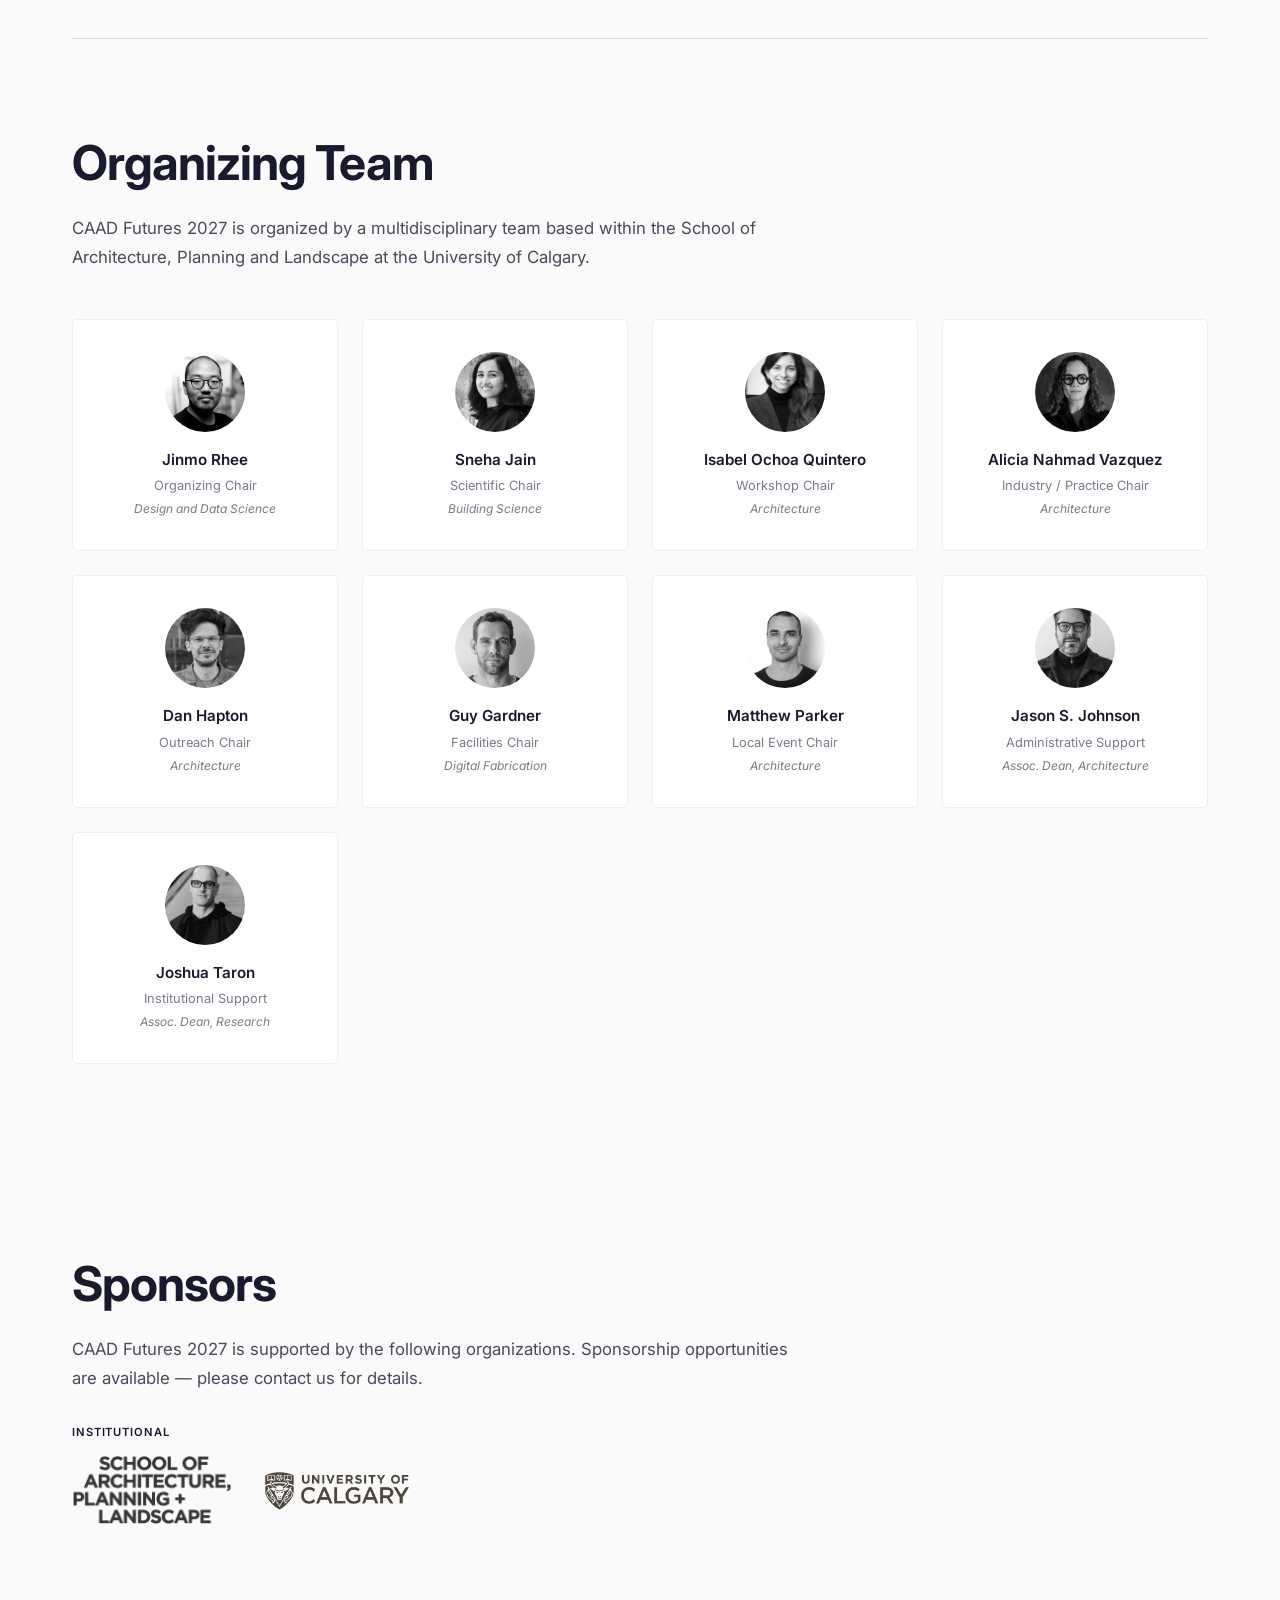
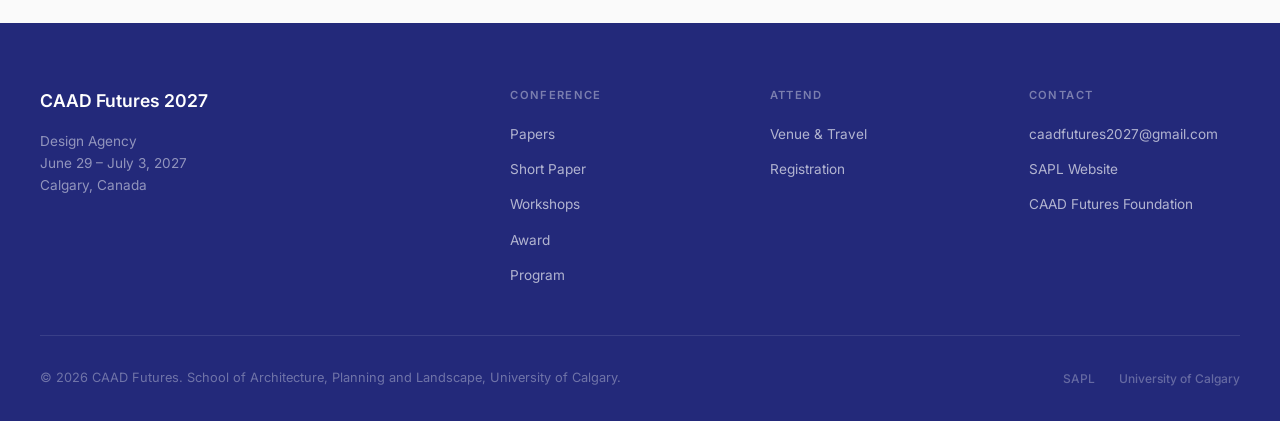
==== commit 6618037c: "Match keynote cards to the team cards and add Meyboom's portrait. Co-authored-by: Cursor <cursoragen" ====
--- a/index.html
+++ b/index.html
@@ -525,38 +525,29 @@
     <h2 class="section-title">Keynotes</h2>
     <p class="section-desc">One keynote on each paper day, in the Atrium. Lecture titles will be announced closer to the conference.</p>
 
-    <div class="keynote-grid">
-      <article class="keynote-card">
-        <img class="keynote-photo" src="imgs/caitlin_mueller.jpg" alt="Caitlin Mueller">
-        <div class="keynote-body">
-          <p class="keynote-when">1 July · 09:30–10:30</p>
-          <h3 class="keynote-name"><a href="https://architecture.mit.edu/people/caitlin-mueller" target="_blank" rel="noopener">Caitlin Mueller</a></h3>
-          <p class="keynote-role">Associate Professor of Architecture and Civil and Environmental Engineering<br>Massachusetts Institute of Technology</p>
-          <p class="keynote-bio">Caitlin Mueller leads the Digital Structures research group and directs the Building Technology program at MIT. Her work connects architecture, structural engineering, and computation. She trained at MIT and Stanford and joined the faculty in 2014.</p>
-          <p class="keynote-credit">Photo: Anna Olivella, MIT Architecture</p>
-        </div>
+    <div class="committee-grid keynote-grid">
+      <article class="committee-card">
+        <img class="committee-photo" src="imgs/caitlin_mueller.jpg" alt="Caitlin Mueller">
+        <p class="committee-name"><a href="https://architecture.mit.edu/people/caitlin-mueller" target="_blank" rel="noopener">Caitlin Mueller</a></p>
+        <p class="committee-role">1 July · 09:30–10:30</p>
+        <p class="committee-dept">Associate Professor, MIT</p>
+        <p class="keynote-bio">Caitlin Mueller leads the Digital Structures research group and directs the Building Technology program at MIT. Her work connects architecture, structural engineering, and computation.</p>
       </article>
 
-      <article class="keynote-card">
-        <img class="keynote-photo" src="imgs/ramesh_krishnamurti.jpg" alt="Ramesh Krishnamurti">
-        <div class="keynote-body">
-          <p class="keynote-when">2 July · 17:30–18:30</p>
-          <h3 class="keynote-name"><a href="https://www.architecture.cmu.edu/profiles/ramesh-krishnamurti" target="_blank" rel="noopener">Ramesh Krishnamurti</a></h3>
-          <p class="keynote-role">Professor Emeritus, School of Architecture<br>Carnegie Mellon University</p>
-          <p class="keynote-bio">Ramesh Krishnamurti joined Carnegie Mellon in 1989. He is known for computational work on shape grammars and for algorithms that describe spatial patterns, treating design as a formal and algorithmic construction.</p>
-          <p class="keynote-credit">Photo: Carnegie Mellon University School of Architecture</p>
-        </div>
+      <article class="committee-card">
+        <img class="committee-photo" src="imgs/ramesh_krishnamurti.jpg" alt="Ramesh Krishnamurti">
+        <p class="committee-name"><a href="https://www.architecture.cmu.edu/profiles/ramesh-krishnamurti" target="_blank" rel="noopener">Ramesh Krishnamurti</a></p>
+        <p class="committee-role">2 July · 17:30–18:30</p>
+        <p class="committee-dept">Professor Emeritus, Carnegie Mellon</p>
+        <p class="keynote-bio">Ramesh Krishnamurti joined Carnegie Mellon in 1989. He is known for computational work on shape grammars and for algorithms that describe spatial patterns.</p>
       </article>
 
-      <article class="keynote-card">
-        <div class="keynote-photo keynote-photo--empty" role="img" aria-label="Portrait to follow">Portrait to follow</div>
-        <div class="keynote-body">
-          <p class="keynote-when">3 July · 13:00–14:00</p>
-          <h3 class="keynote-name"><a href="https://sala.ubc.ca/people/annalisa-meyboom/" target="_blank" rel="noopener">AnnaLisa Meyboom</a></h3>
-          <p class="keynote-role">Associate Professor, School of Architecture and Landscape Architecture<br>University of British Columbia</p>
-          <p class="keynote-bio">AnnaLisa Meyboom is a registered architect and engineer at UBC. Her research looks at robotic fabrication in wood and at how future infrastructure reshapes the design of cities.</p>
-          <p class="keynote-credit">Portrait not yet published on the UBC faculty page.</p>
-        </div>
+      <article class="committee-card">
+        <img class="committee-photo" src="imgs/annalisa_meyboom.jpg" alt="AnnaLisa Meyboom">
+        <p class="committee-name"><a href="https://sala.ubc.ca/people/annalisa-meyboom/" target="_blank" rel="noopener">AnnaLisa Meyboom</a></p>
+        <p class="committee-role">3 July · 13:00–14:00</p>
+        <p class="committee-dept">Associate Professor, UBC</p>
+        <p class="keynote-bio">AnnaLisa Meyboom is a registered architect and engineer at UBC. Her research looks at robotic fabrication in wood and at how future infrastructure reshapes cities.</p>
       </article>
     </div>
   </section>
--- a/css/style.css
+++ b/css/style.css
@@ -1594,96 +1594,31 @@
   font-style: italic;
 }
 
-/* ── KEYNOTES ── */
+/* ── KEYNOTES (same cards as the organizing team) ── */
 
 .keynote-grid {
-  display: grid;
   grid-template-columns: repeat(3, 1fr);
-  gap: 1.5rem;
-  margin-top: 2rem;
-}
-
-.keynote-card {
-  background: var(--color-surface);
-  border: 1px solid var(--color-border-light);
-  border-radius: 5px;
-  overflow: hidden;
-}
-
-.keynote-photo {
-  aspect-ratio: 1;
-  width: 100%;
-  object-fit: cover;
-  object-position: center top;
-  display: block;
-  background: #ececf1;
-}
-
-.keynote-photo--empty {
-  display: flex;
-  align-items: flex-end;
-  padding: 1.25rem;
-  font-size: 0.78rem;
-  font-weight: 600;
-  letter-spacing: 0.04em;
-  text-transform: uppercase;
-  color: var(--color-text-tertiary);
-}
-
-.keynote-body {
-  padding: 1.25rem 1.35rem 1.5rem;
-}
-
-.keynote-when {
-  font-size: 0.72rem;
-  font-weight: 600;
-  letter-spacing: 0.08em;
-  text-transform: uppercase;
-  color: var(--color-accent);
-  margin-bottom: 0.45rem;
-}
-
-.keynote-name {
-  font-family: var(--font-display);
-  font-size: 1.35rem;
-  font-weight: 650;
-  letter-spacing: -0.02em;
-  line-height: 1.2;
-  margin-bottom: 0.35rem;
-}
-
-.keynote-name a {
+}
+
+.committee-name a {
   color: inherit;
   text-decoration: none;
 }
 
-.keynote-name a:hover {
-  color: var(--color-accent);
-}
-
-.keynote-role {
+.committee-name a:hover {
+  color: var(--color-accent);
+}
+
+.keynote-bio {
+  margin-top: 0.85rem;
   font-size: 0.85rem;
-  color: var(--color-text-secondary);
-  margin-bottom: 0.85rem;
-  line-height: 1.45;
-}
-
-.keynote-bio {
-  font-size: 0.9rem;
   line-height: 1.6;
   color: var(--color-text-secondary);
-}
-
-.keynote-credit {
-  margin-top: 0.85rem;
-  font-size: 0.72rem;
-  color: var(--color-text-tertiary);
 }
 
 @media (max-width: 900px) {
   .keynote-grid {
     grid-template-columns: 1fr;
-    max-width: 420px;
   }
 }
 
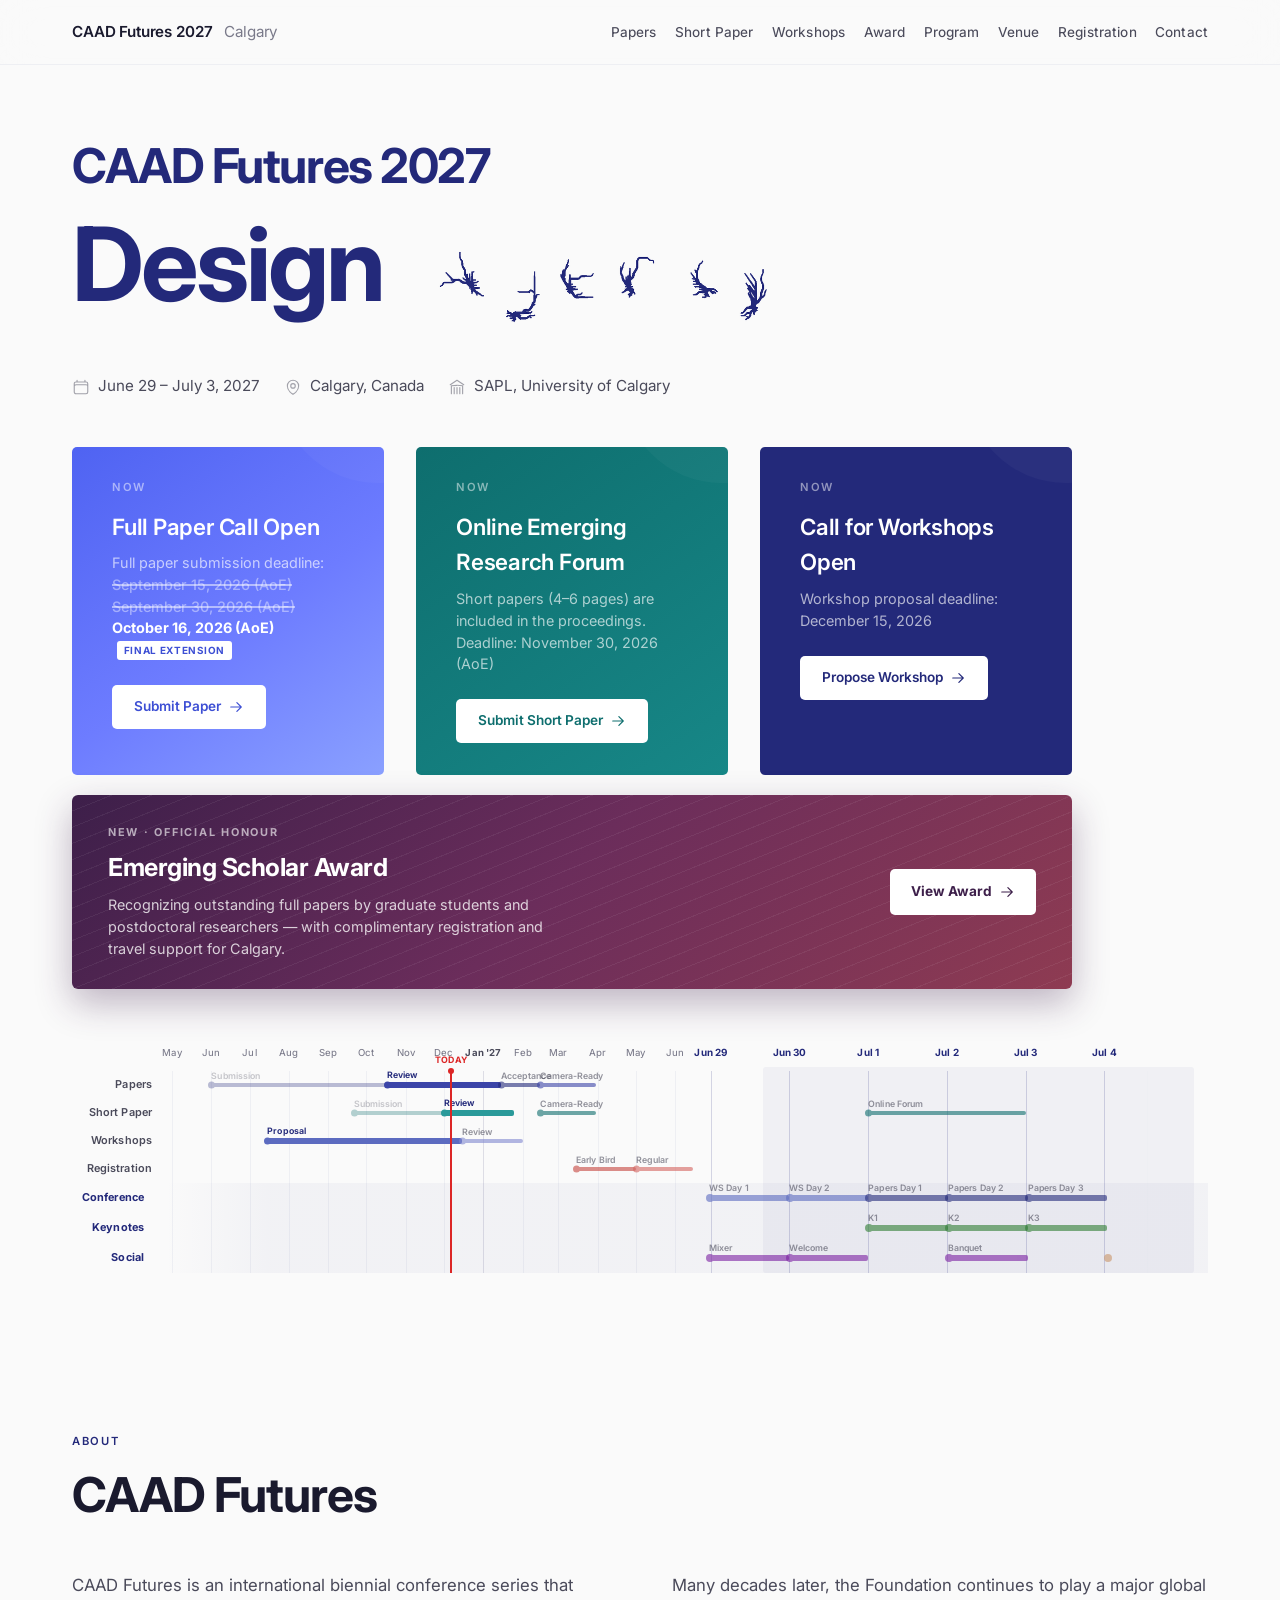
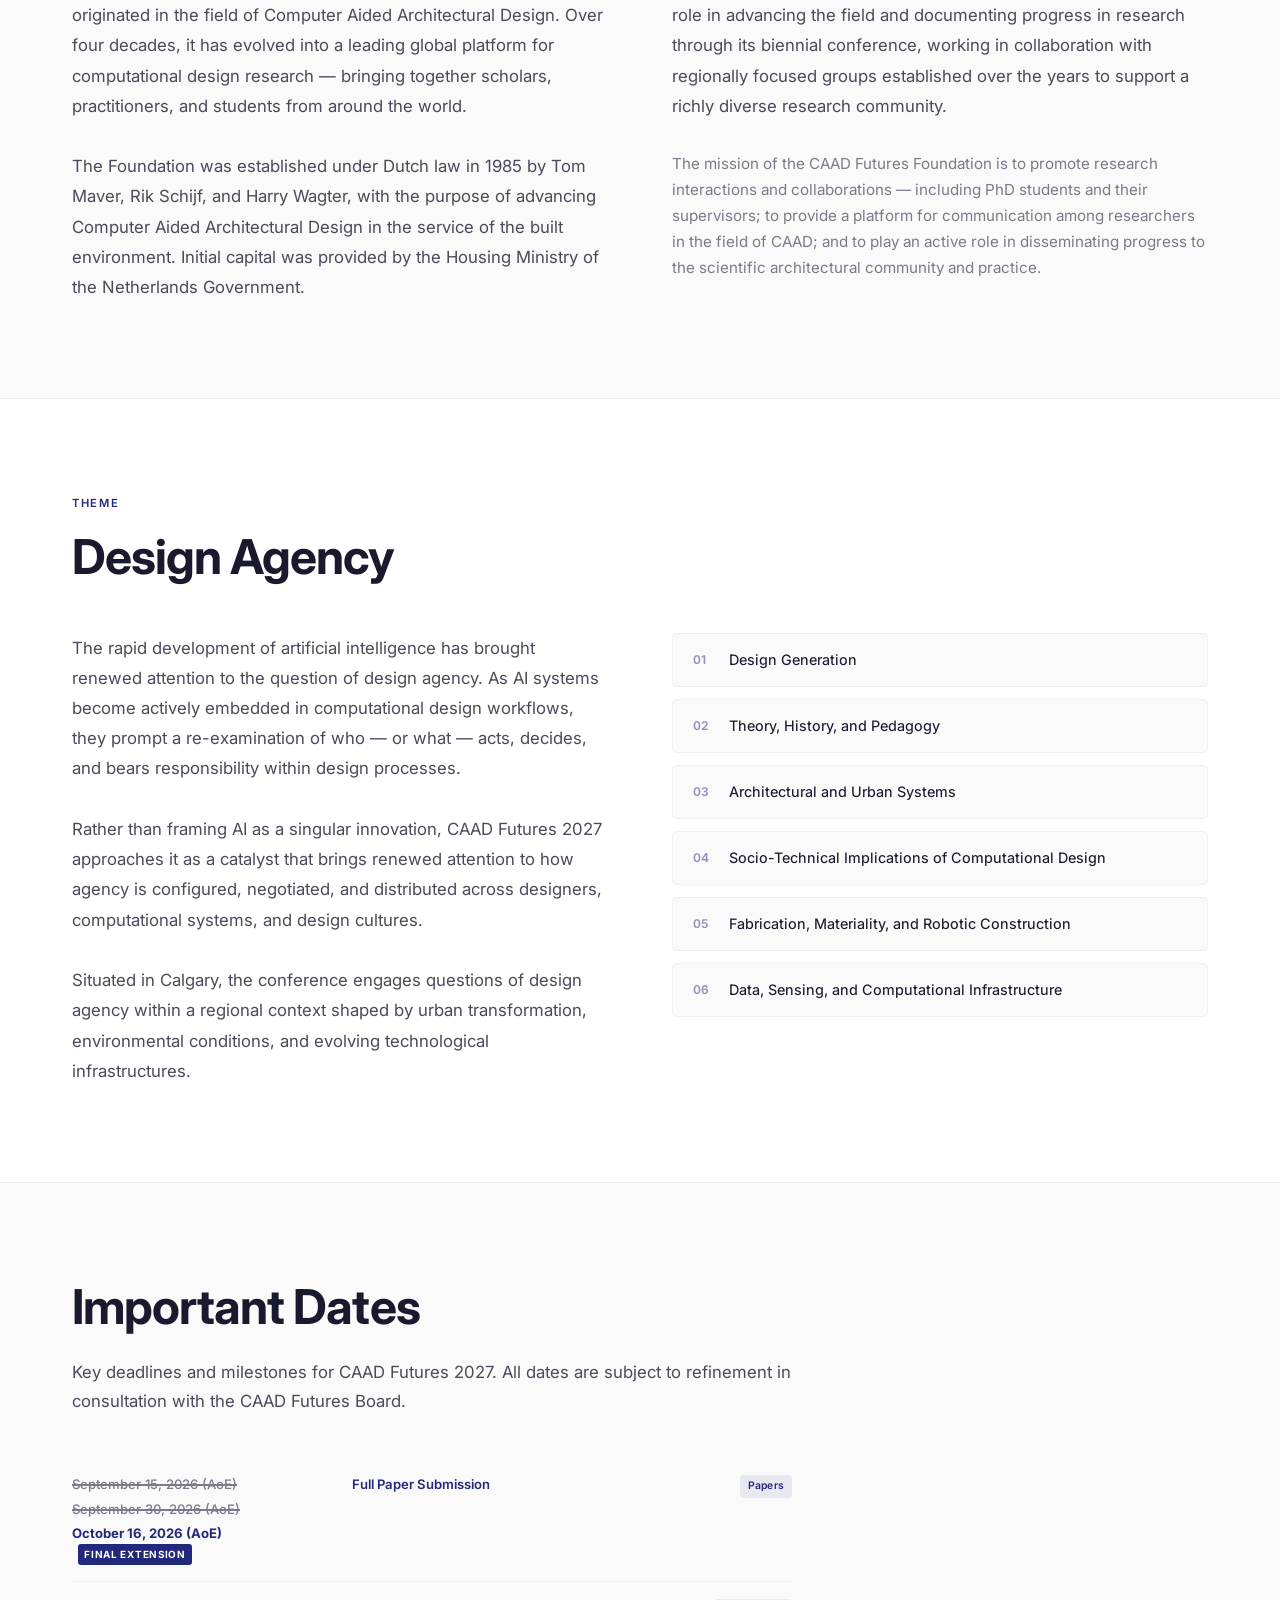
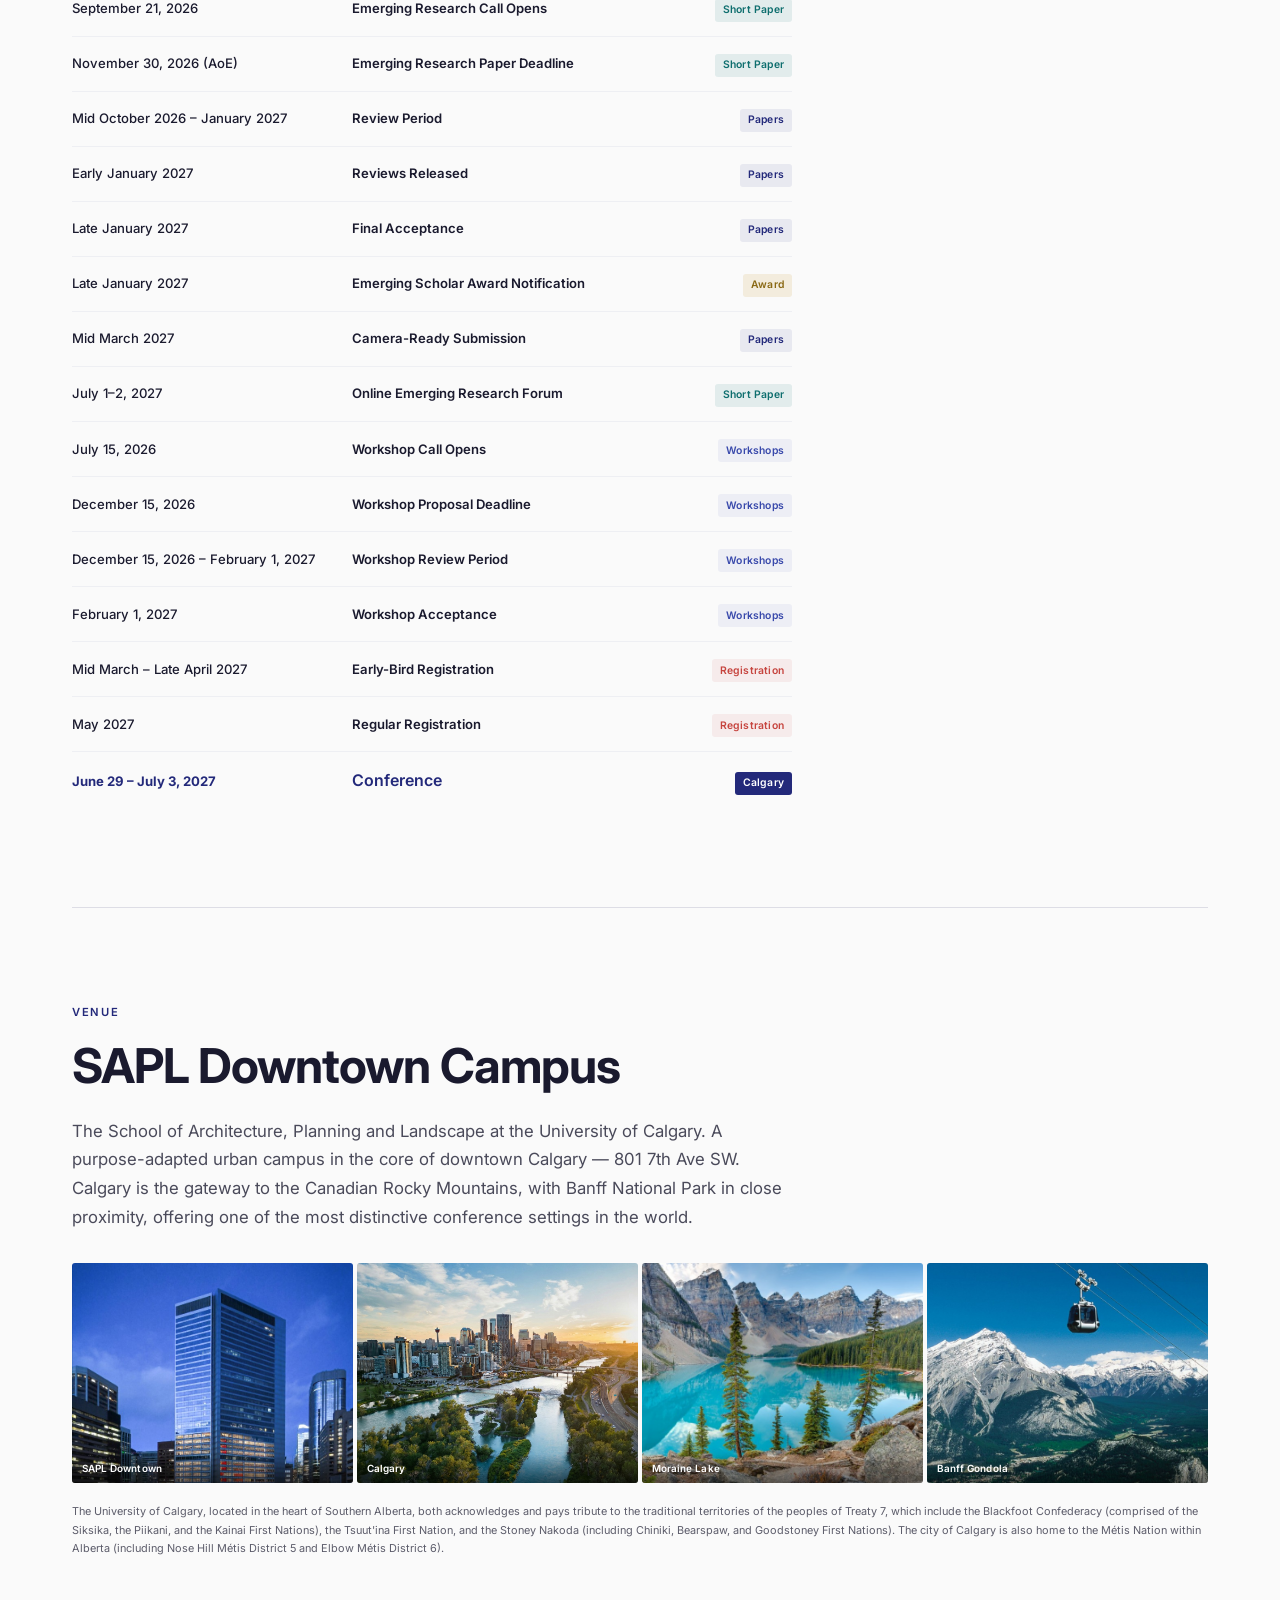
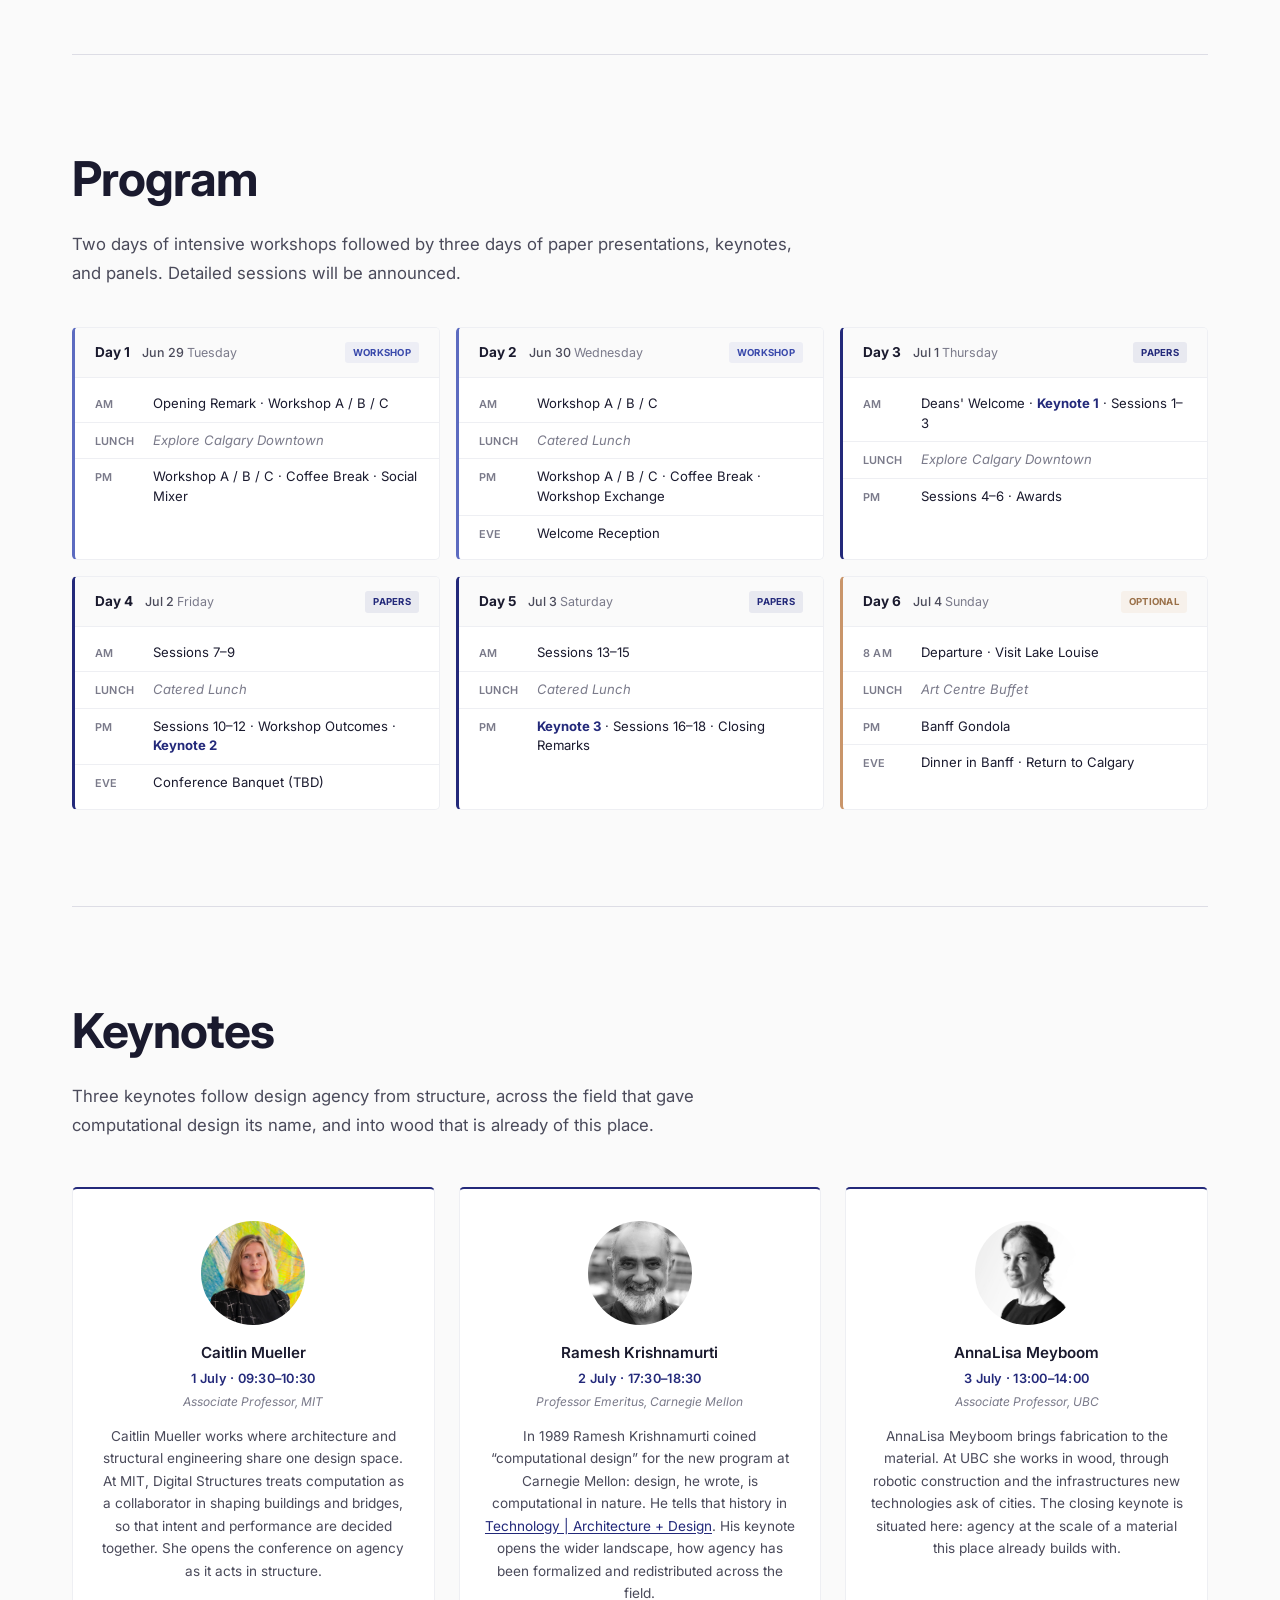
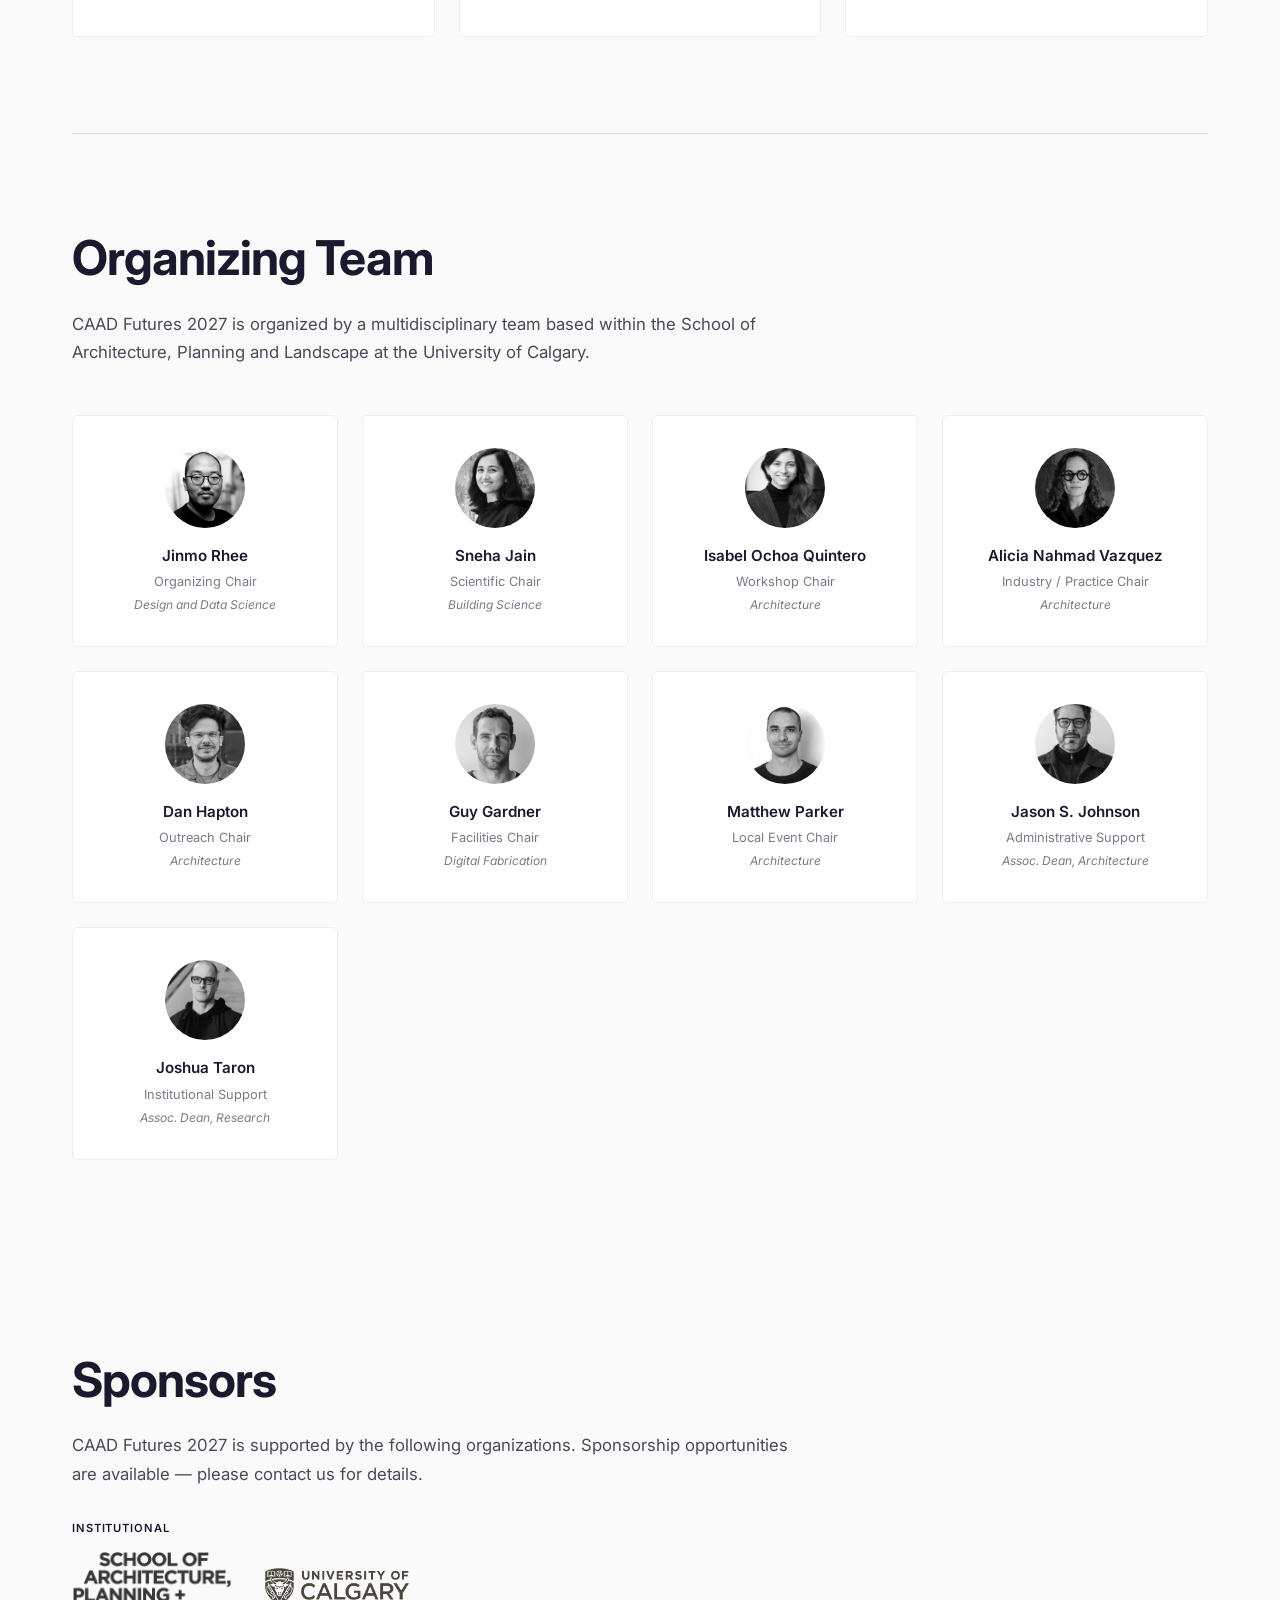
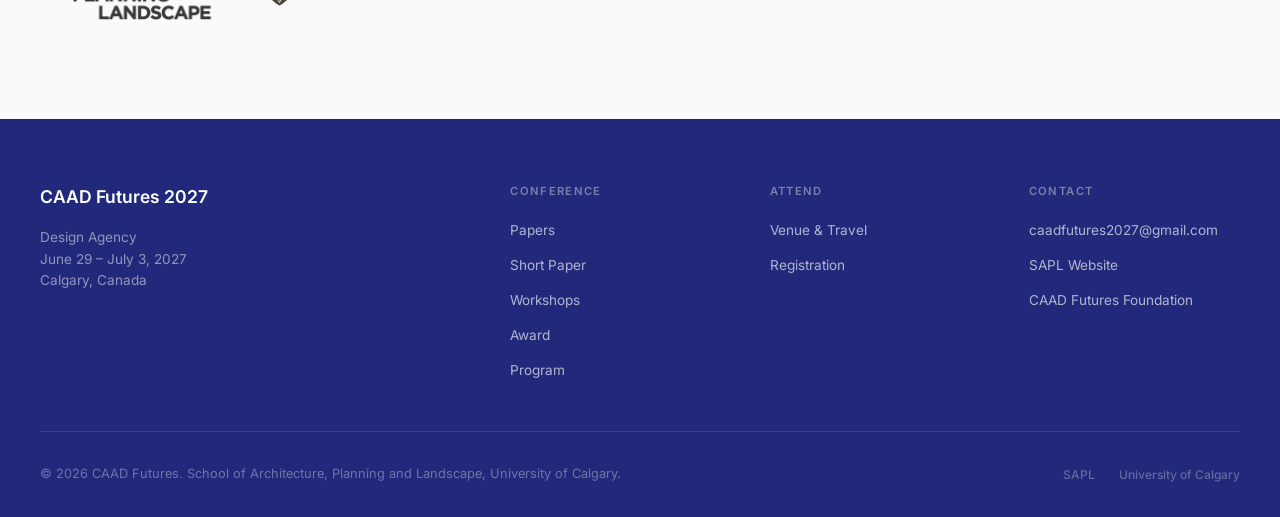
==== commit 0602a4a2: "Frame the keynotes as a path through design agency. Co-authored-by: Cursor <cursoragent@cursor.com>" ====
--- a/index.html
+++ b/index.html
@@ -523,7 +523,7 @@
   <!-- ══ KEYNOTES ══ -->
   <section class="section reveal" id="keynotes">
     <h2 class="section-title">Keynotes</h2>
-    <p class="section-desc">One keynote on each paper day, in the Atrium. Lecture titles will be announced closer to the conference.</p>
+    <p class="section-desc">Three keynotes follow design agency from structure, across the field that gave computational design its name, and into wood that is already of this place.</p>
 
     <div class="committee-grid keynote-grid">
       <article class="committee-card">
@@ -531,7 +531,7 @@
         <p class="committee-name"><a href="https://architecture.mit.edu/people/caitlin-mueller" target="_blank" rel="noopener">Caitlin Mueller</a></p>
         <p class="committee-role">1 July · 09:30–10:30</p>
         <p class="committee-dept">Associate Professor, MIT</p>
-        <p class="keynote-bio">Caitlin Mueller leads the Digital Structures research group and directs the Building Technology program at MIT. Her work connects architecture, structural engineering, and computation.</p>
+        <p class="keynote-bio">Caitlin Mueller works where architecture and structural engineering share one design space. At MIT, Digital Structures treats computation as a collaborator in shaping buildings and bridges, so that intent and performance are decided together. She opens the conference on agency as it acts in structure.</p>
       </article>
 
       <article class="committee-card">
@@ -539,7 +539,7 @@
         <p class="committee-name"><a href="https://www.architecture.cmu.edu/profiles/ramesh-krishnamurti" target="_blank" rel="noopener">Ramesh Krishnamurti</a></p>
         <p class="committee-role">2 July · 17:30–18:30</p>
         <p class="committee-dept">Professor Emeritus, Carnegie Mellon</p>
-        <p class="keynote-bio">Ramesh Krishnamurti joined Carnegie Mellon in 1989. He is known for computational work on shape grammars and for algorithms that describe spatial patterns.</p>
+        <p class="keynote-bio">In 1989 Ramesh Krishnamurti coined “computational design” for the new program at Carnegie Mellon: design, he wrote, is computational in nature. He tells that history in <a href="https://www.tadjournal.org/prolegomena-to-computational-design-2/" target="_blank" rel="noopener">Technology | Architecture + Design</a>. His keynote opens the wider landscape, how agency has been formalized and redistributed across the field.</p>
       </article>
 
       <article class="committee-card">
@@ -547,7 +547,7 @@
         <p class="committee-name"><a href="https://sala.ubc.ca/people/annalisa-meyboom/" target="_blank" rel="noopener">AnnaLisa Meyboom</a></p>
         <p class="committee-role">3 July · 13:00–14:00</p>
         <p class="committee-dept">Associate Professor, UBC</p>
-        <p class="keynote-bio">AnnaLisa Meyboom is a registered architect and engineer at UBC. Her research looks at robotic fabrication in wood and at how future infrastructure reshapes cities.</p>
+        <p class="keynote-bio">AnnaLisa Meyboom brings fabrication to the material. At UBC she works in wood, through robotic construction and the infrastructures new technologies ask of cities. The closing keynote is situated here: agency at the scale of a material this place already builds with.</p>
       </article>
     </div>
   </section>
--- a/css/style.css
+++ b/css/style.css
@@ -1594,10 +1594,30 @@
   font-style: italic;
 }
 
-/* ── KEYNOTES (same cards as the organizing team) ── */
+/* ── KEYNOTES (team cards, distinguished) ── */
 
 .keynote-grid {
   grid-template-columns: repeat(3, 1fr);
+}
+
+.keynote-grid .committee-card {
+  border-top: 2px solid var(--color-accent);
+}
+
+.keynote-grid .committee-photo {
+  width: 104px;
+  height: 104px;
+  filter: none;
+}
+
+.keynote-grid .committee-card:hover .committee-photo {
+  filter: none;
+}
+
+.keynote-grid .committee-role {
+  color: var(--color-accent);
+  font-weight: 600;
+  letter-spacing: 0.02em;
 }
 
 .committee-name a {
@@ -1612,8 +1632,14 @@
 .keynote-bio {
   margin-top: 0.85rem;
   font-size: 0.85rem;
-  line-height: 1.6;
+  line-height: 1.65;
   color: var(--color-text-secondary);
+}
+
+.keynote-bio a {
+  color: var(--color-accent);
+  text-decoration: underline;
+  text-underline-offset: 2px;
 }
 
 @media (max-width: 900px) {
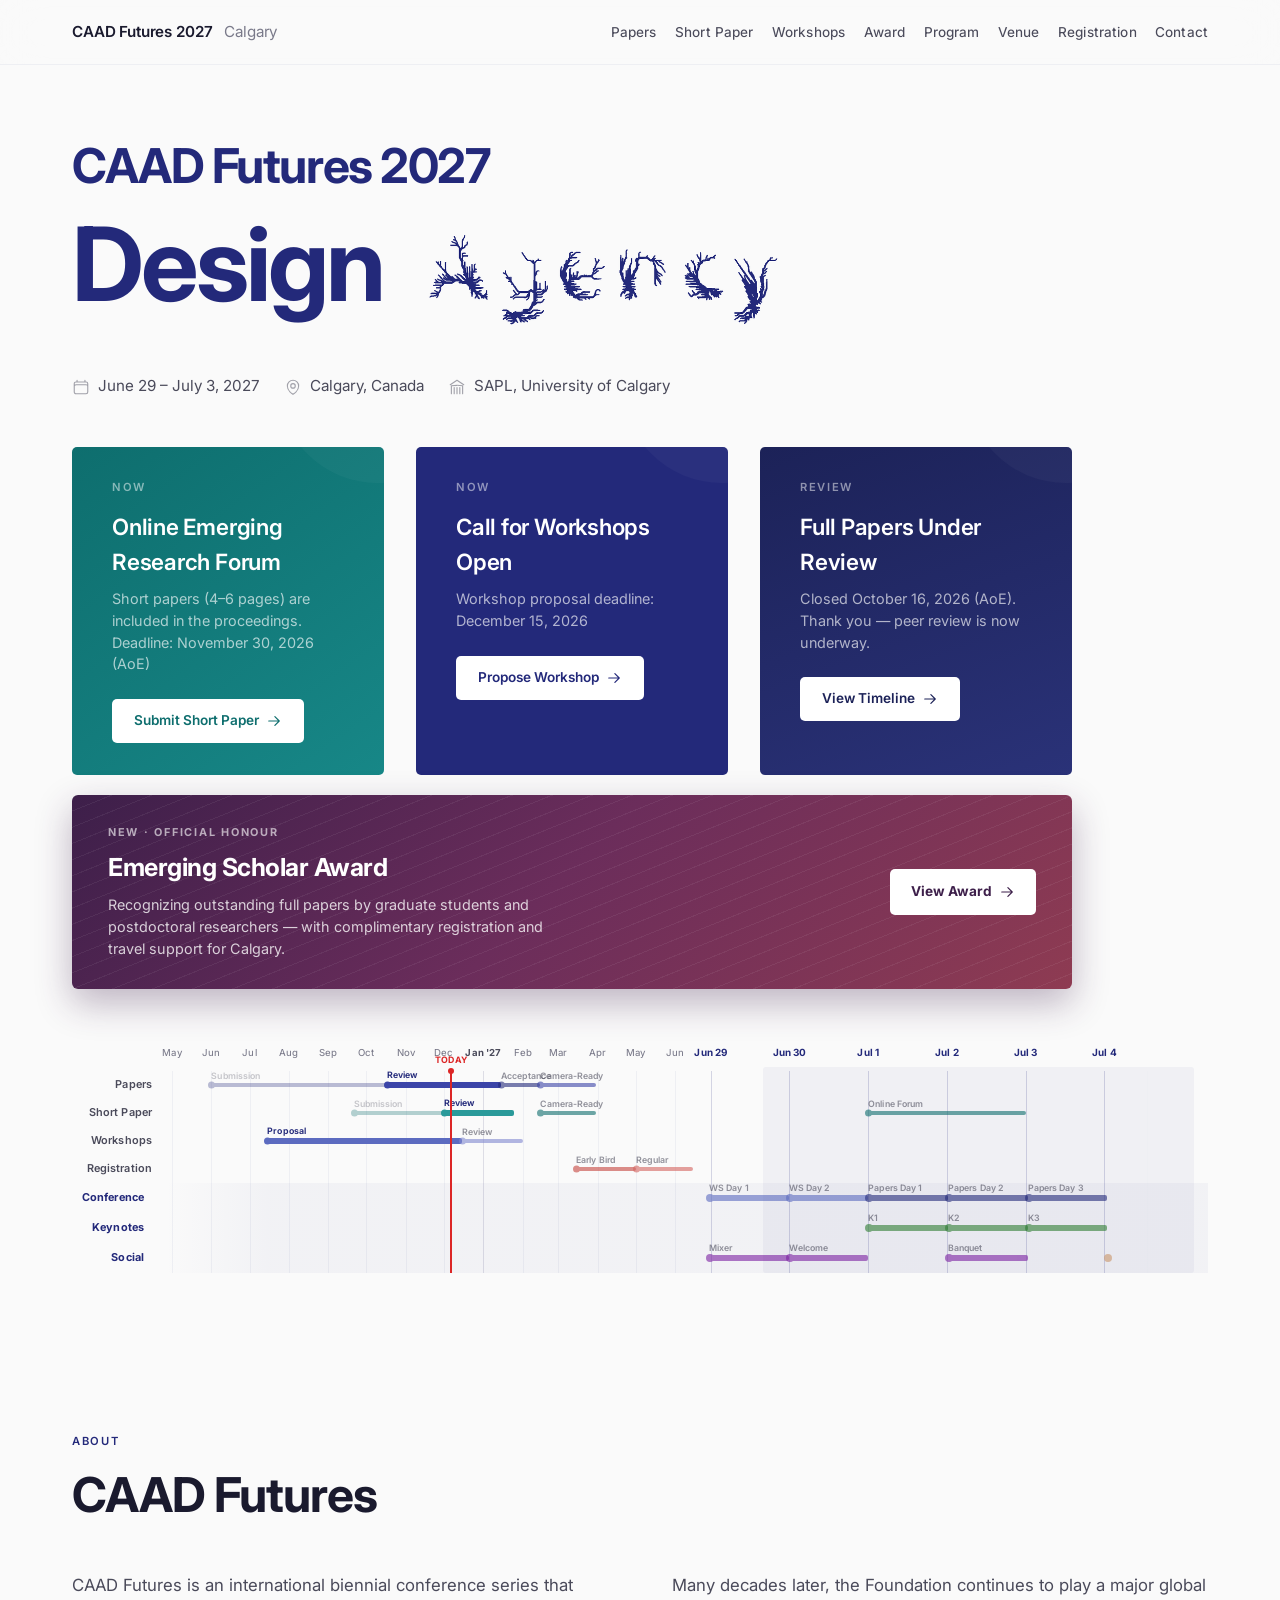
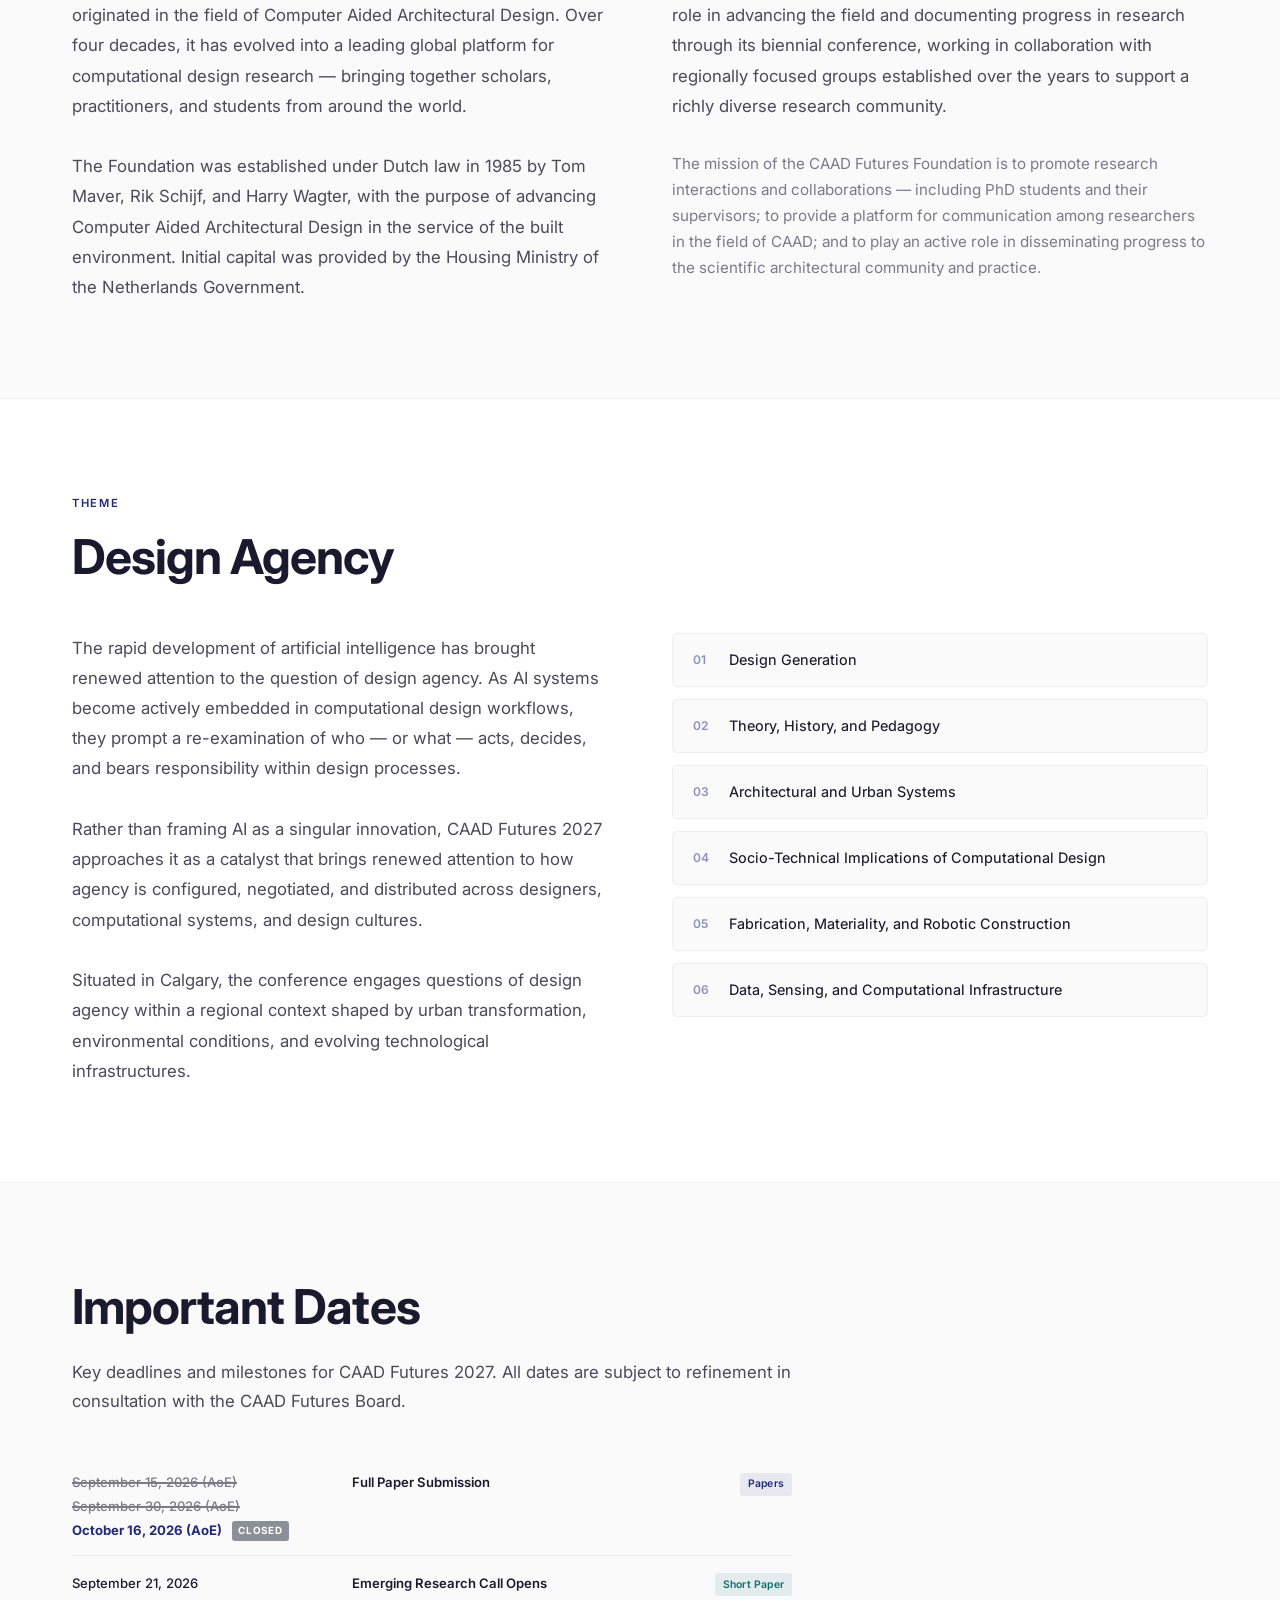
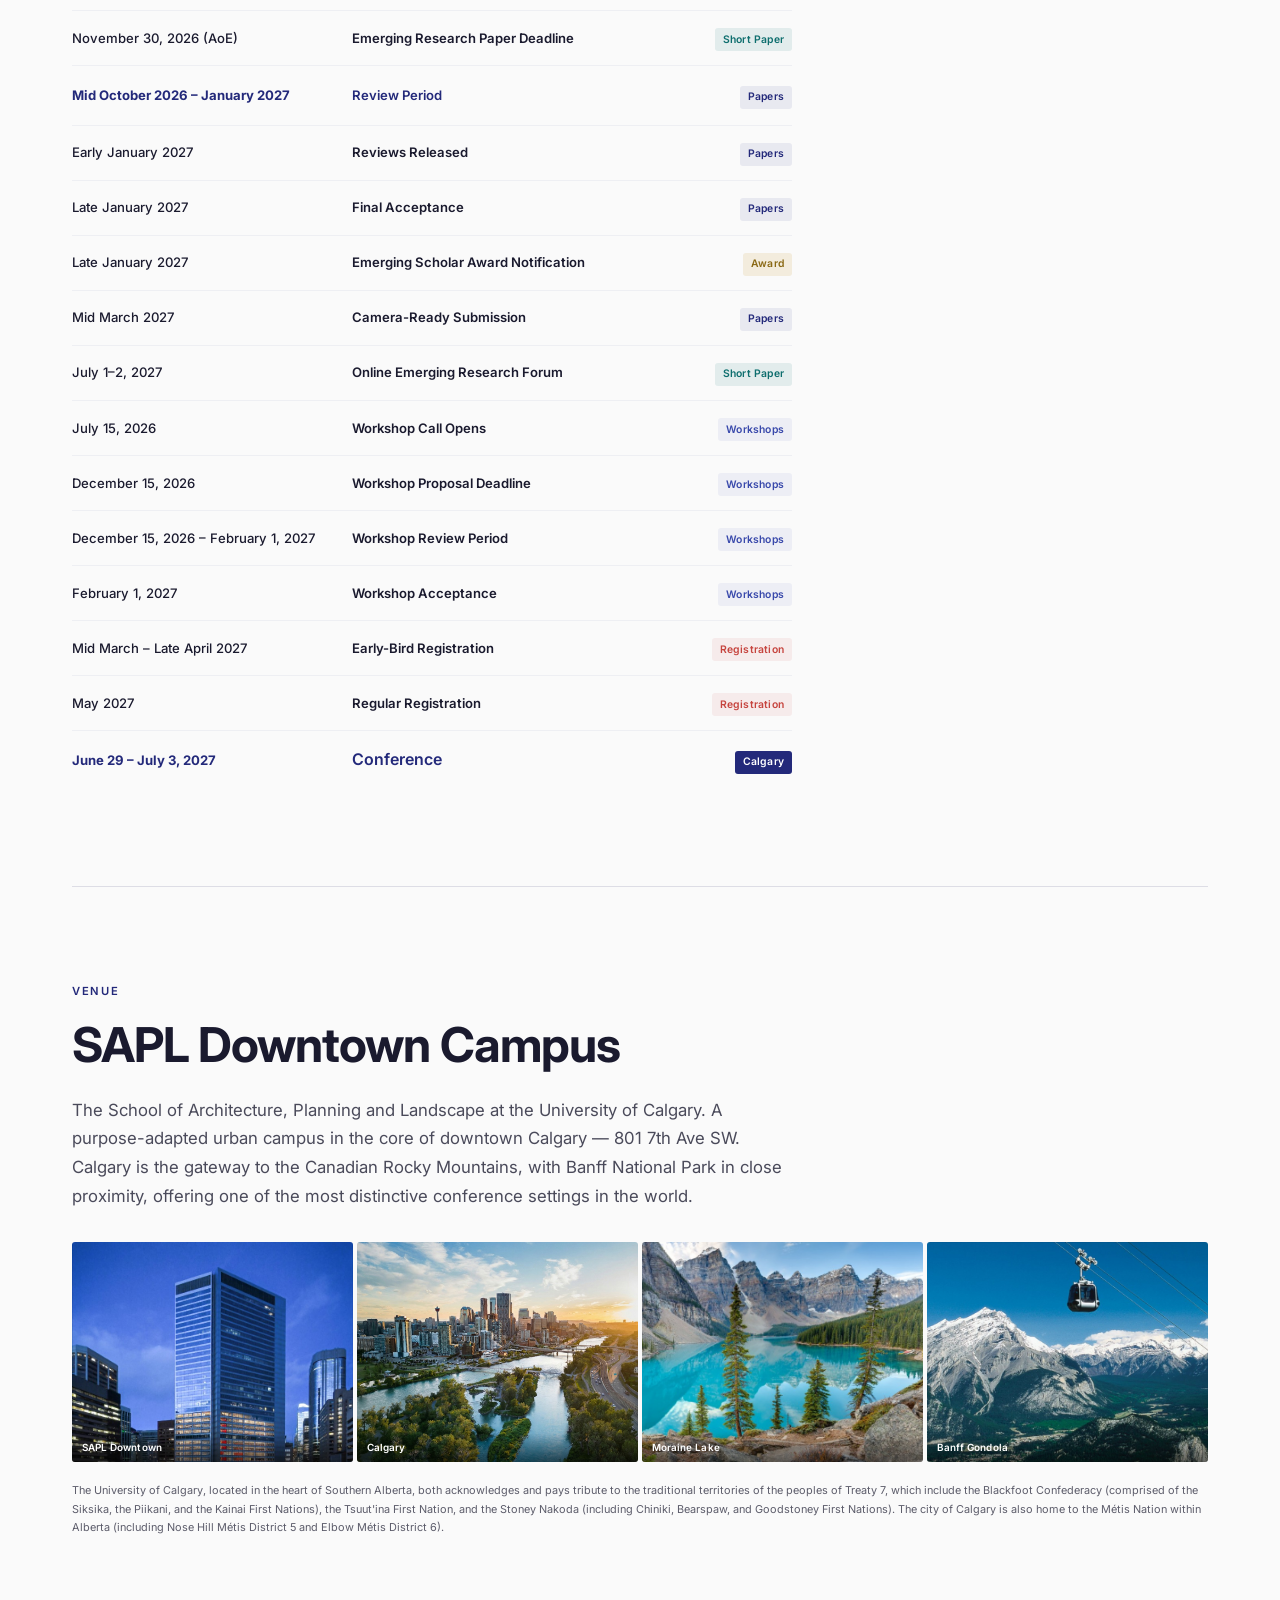
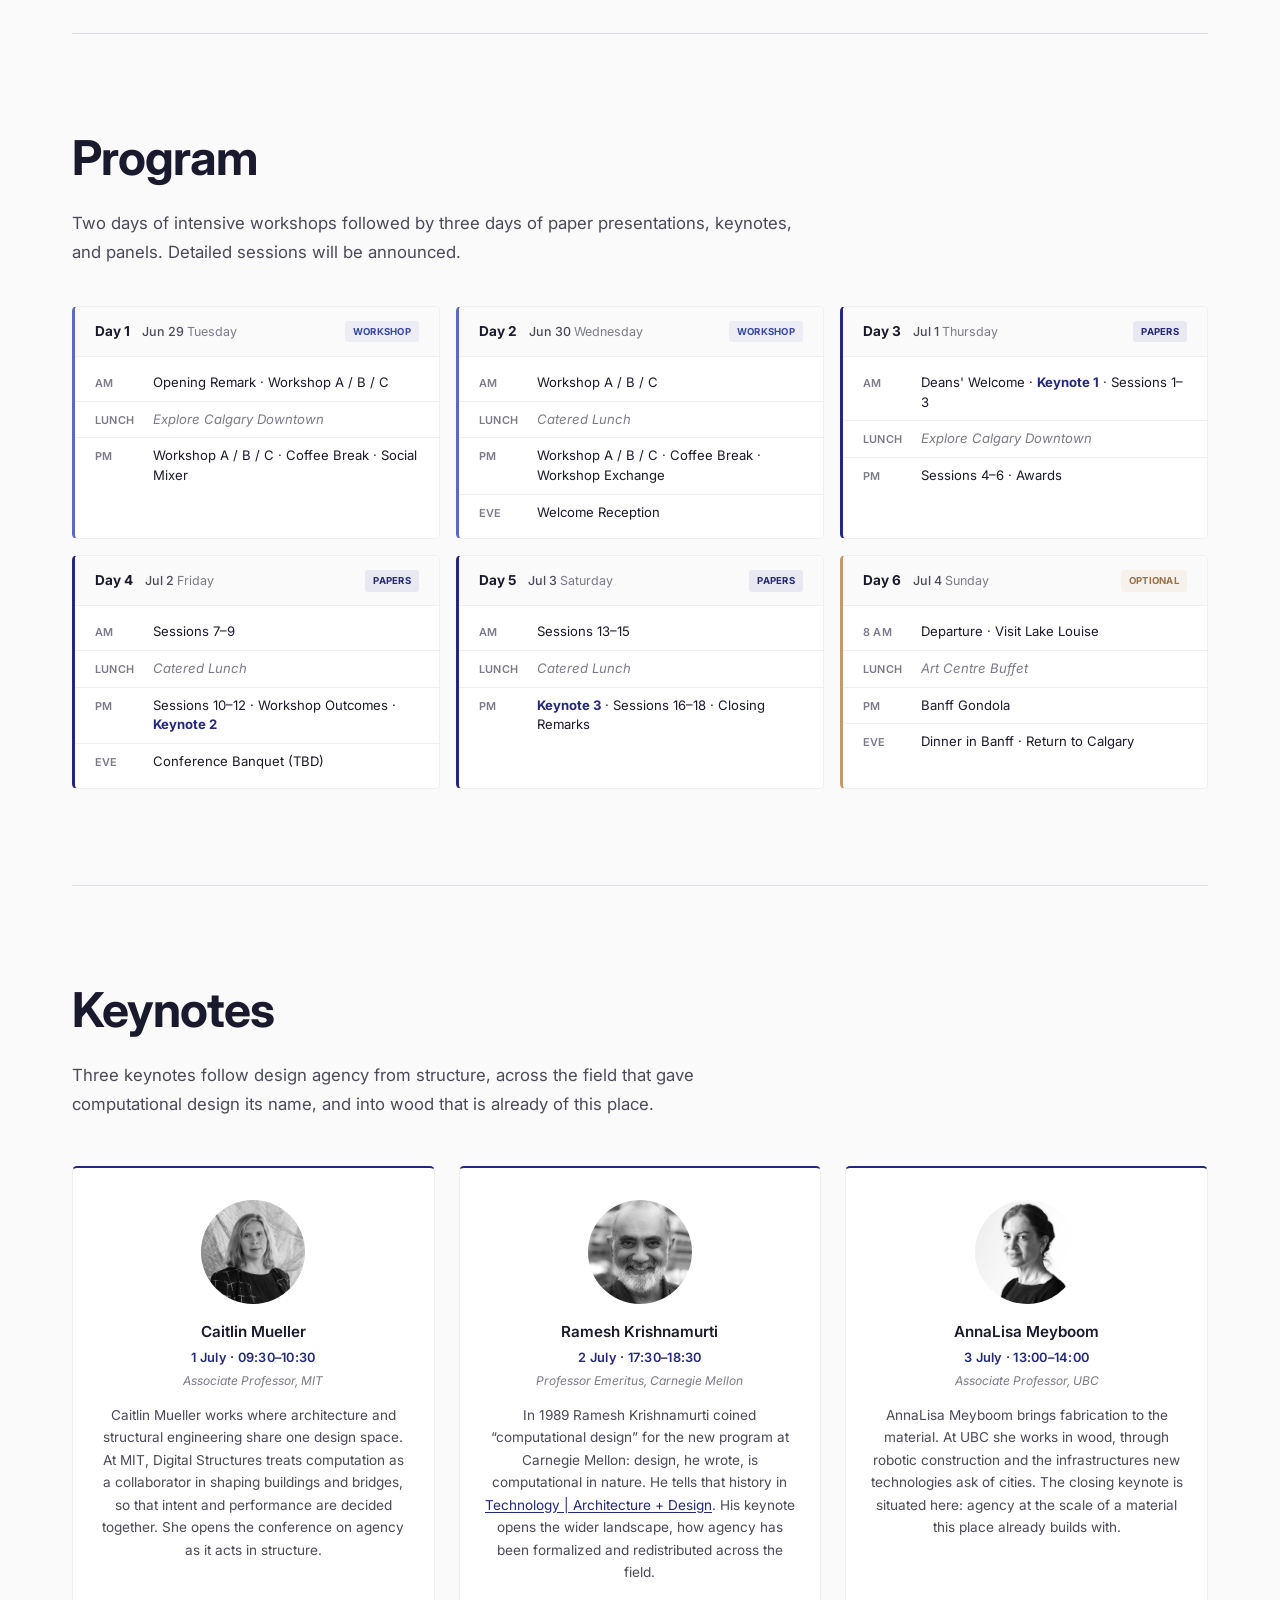
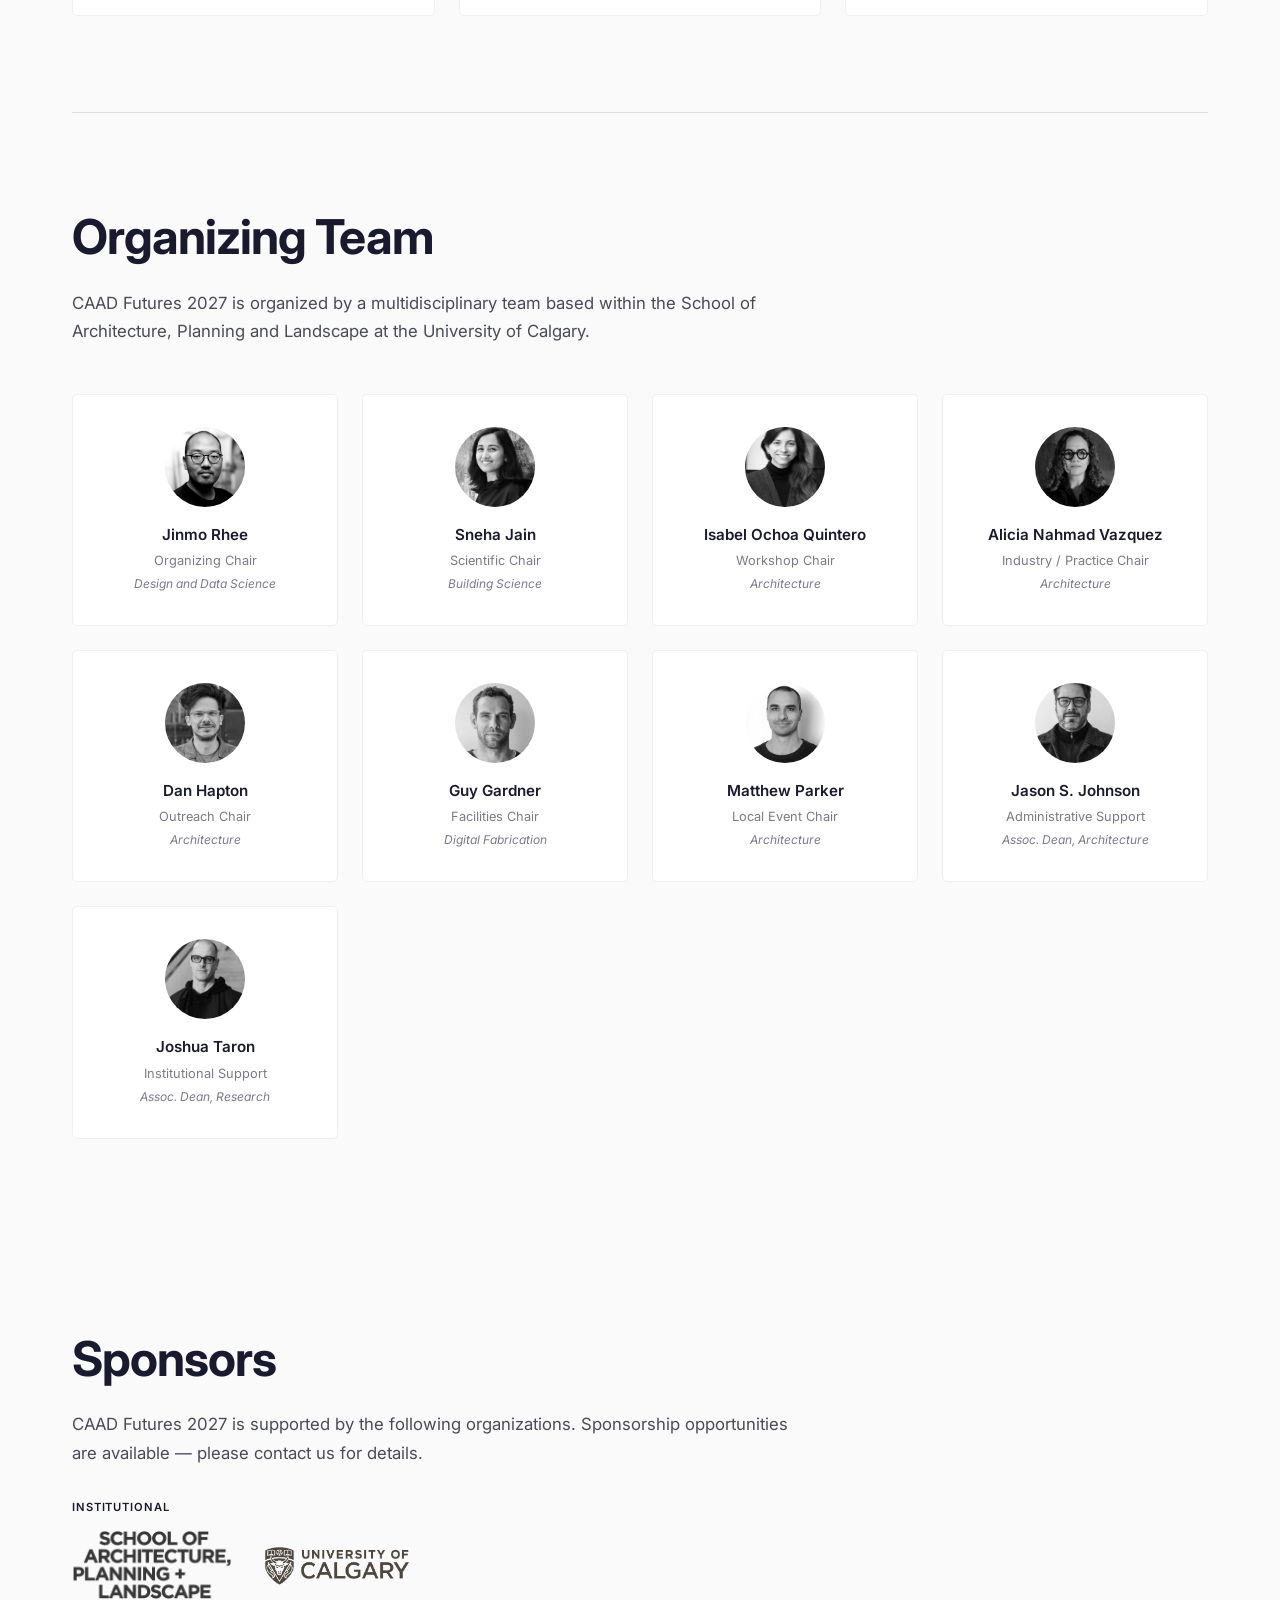
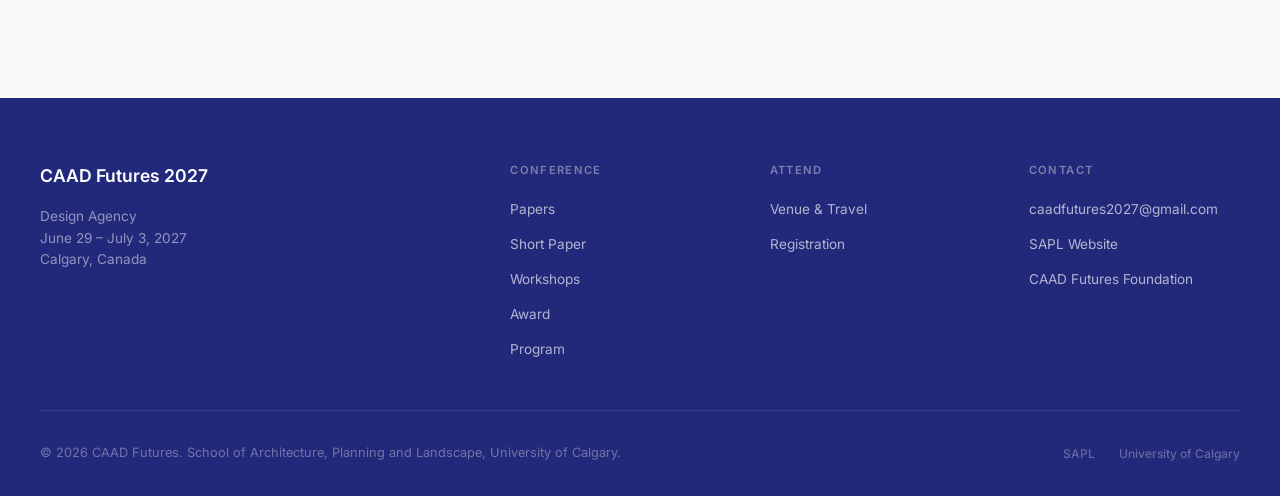
==== commit cc85a658: "Mark full papers closed and show that review is underway. Co-authored-by: Cursor <cursoragent@cursor" ====
--- a/index.html
+++ b/index.html
@@ -25,7 +25,7 @@
     }
   </style>
 </head>
-<body data-phase="A">
+<body data-phase="B">
 
   <!-- ══ NAV ══ -->
   <nav class="nav">
@@ -90,19 +90,6 @@
 
     <!-- Phase Dashboard Cards -->
     <div class="phase-cards">
-      <div class="phase-card phase-card--cfp phase-card--pulse">
-        <p class="phase-label">Now</p>
-        <h3 class="phase-title">Full Paper Call Open</h3>
-        <p class="phase-desc" data-deadline="current">Full paper submission deadline: <s class="deadline-old">September 15, 2026 (AoE)</s> <strong class="deadline-new">September 30, 2026 (AoE)</strong> <span class="deadline-badge">Extended</span></p>
-        <p class="phase-desc" data-deadline="final" hidden>Full paper submission deadline: <s class="deadline-old">September 15, 2026 (AoE)</s> <s class="deadline-old">September 30, 2026 (AoE)</s> <strong class="deadline-new">October 16, 2026 (AoE)</strong> <span class="deadline-badge">Final Extension</span></p>
-        <a href="papers.html" class="phase-btn">
-          <span>Submit Paper</span>
-          <svg xmlns="http://www.w3.org/2000/svg" fill="none" viewBox="0 0 24 24" stroke-width="2" stroke="currentColor">
-            <path stroke-linecap="round" stroke-linejoin="round" d="M13.5 4.5L21 12m0 0l-7.5 7.5M21 12H3"/>
-          </svg>
-        </a>
-      </div>
-
       <div class="phase-card phase-card--ers">
         <p class="phase-label">Now</p>
         <h3 class="phase-title">Online Emerging Research Forum</h3>
@@ -121,6 +108,18 @@
         <p class="phase-desc">Workshop proposal deadline: December 15, 2026</p>
         <a href="workshops.html" class="phase-btn">
           <span>Propose Workshop</span>
+          <svg xmlns="http://www.w3.org/2000/svg" fill="none" viewBox="0 0 24 24" stroke-width="2" stroke="currentColor">
+            <path stroke-linecap="round" stroke-linejoin="round" d="M13.5 4.5L21 12m0 0l-7.5 7.5M21 12H3"/>
+          </svg>
+        </a>
+      </div>
+
+      <div class="phase-card phase-card--papers">
+        <p class="phase-label">Review</p>
+        <h3 class="phase-title">Full Papers Under Review</h3>
+        <p class="phase-desc">Closed October 16, 2026 (AoE). Thank you — peer review is now underway.</p>
+        <a href="papers.html" class="phase-btn">
+          <span>View Timeline</span>
           <svg xmlns="http://www.w3.org/2000/svg" fill="none" viewBox="0 0 24 24" stroke-width="2" stroke="currentColor">
             <path stroke-linecap="round" stroke-linejoin="round" d="M13.5 4.5L21 12m0 0l-7.5 7.5M21 12H3"/>
           </svg>
@@ -220,7 +219,7 @@
 
     <table class="dates-table">
       <tbody>
-        <tr class="dates-row is-now">
+        <tr class="dates-row">
           <td class="dates-date dates-date--extended">
             <span data-deadline="current">
               <s class="deadline-old">September 15, 2026 (AoE)</s>
@@ -231,7 +230,7 @@
               <s class="deadline-old">September 15, 2026 (AoE)</s>
               <s class="deadline-old">September 30, 2026 (AoE)</s>
               <span class="deadline-new">October 16, 2026 (AoE)</span>
-              <span class="deadline-badge">Final Extension</span>
+              <span class="deadline-badge deadline-badge--closed">Closed</span>
             </span>
           </td>
           <td class="dates-event">Full Paper Submission</td>
@@ -247,7 +246,7 @@
           <td class="dates-event">Emerging Research Paper Deadline</td>
           <td class="dates-tag"><span class="tag-short">Short Paper</span></td>
         </tr>
-        <tr class="dates-row">
+        <tr class="dates-row is-now">
           <td class="dates-date">
             <span data-deadline="current">October 2026 – January 2027</span>
             <span data-deadline="final" hidden>Mid October 2026 – January 2027</span>
--- a/css/style.css
+++ b/css/style.css
@@ -551,6 +551,14 @@
   transform: translateX(2px);
 }
 
+.phase-card--papers {
+  background: linear-gradient(160deg, #1c2258 0%, #2a3278 100%);
+}
+
+.phase-card--papers .phase-btn {
+  color: #1c2258;
+}
+
 .phase-card--cfp {
   background: linear-gradient(145deg, #4f63f2 0%, #6d7cff 55%, #8aa0ff 100%);
 }
@@ -828,6 +836,11 @@
   color: #141414;
 }
 
+.award-panel .deadline-badge--closed {
+  background: rgba(243, 227, 168, 0.28);
+  color: #f3e3a8;
+}
+
 .award-benefits {
   display: grid;
   grid-template-columns: repeat(3, 1fr);
@@ -1607,11 +1620,11 @@
 .keynote-grid .committee-photo {
   width: 104px;
   height: 104px;
-  filter: none;
+  filter: grayscale(100%);
 }
 
 .keynote-grid .committee-card:hover .committee-photo {
-  filter: none;
+  filter: grayscale(100%);
 }
 
 .keynote-grid .committee-role {
@@ -1755,6 +1768,11 @@
   border-radius: 3px;
   vertical-align: 0.12em;
   margin-left: 0.3rem;
+}
+
+.deadline-badge--closed {
+  background: #8a8f98;
+  color: #fff;
 }
 
 .cfp-meta-value .deadline-old {
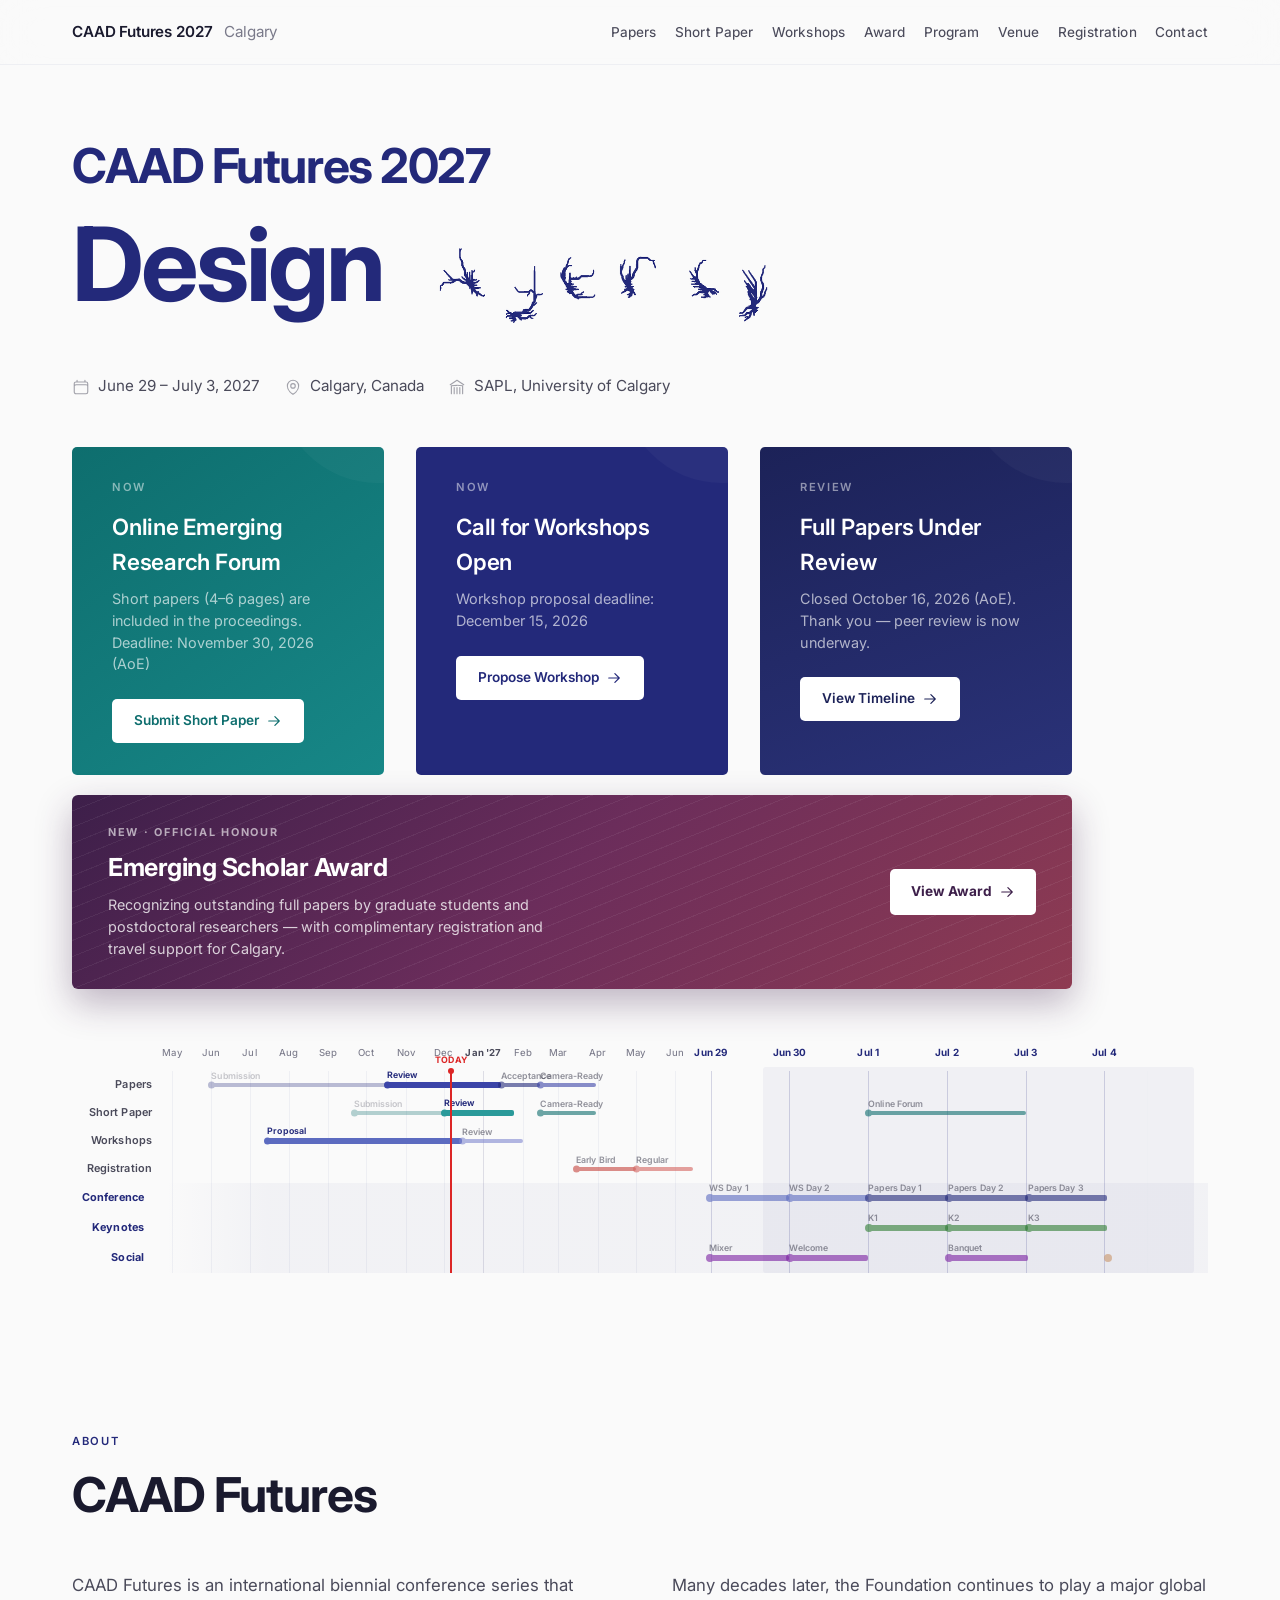
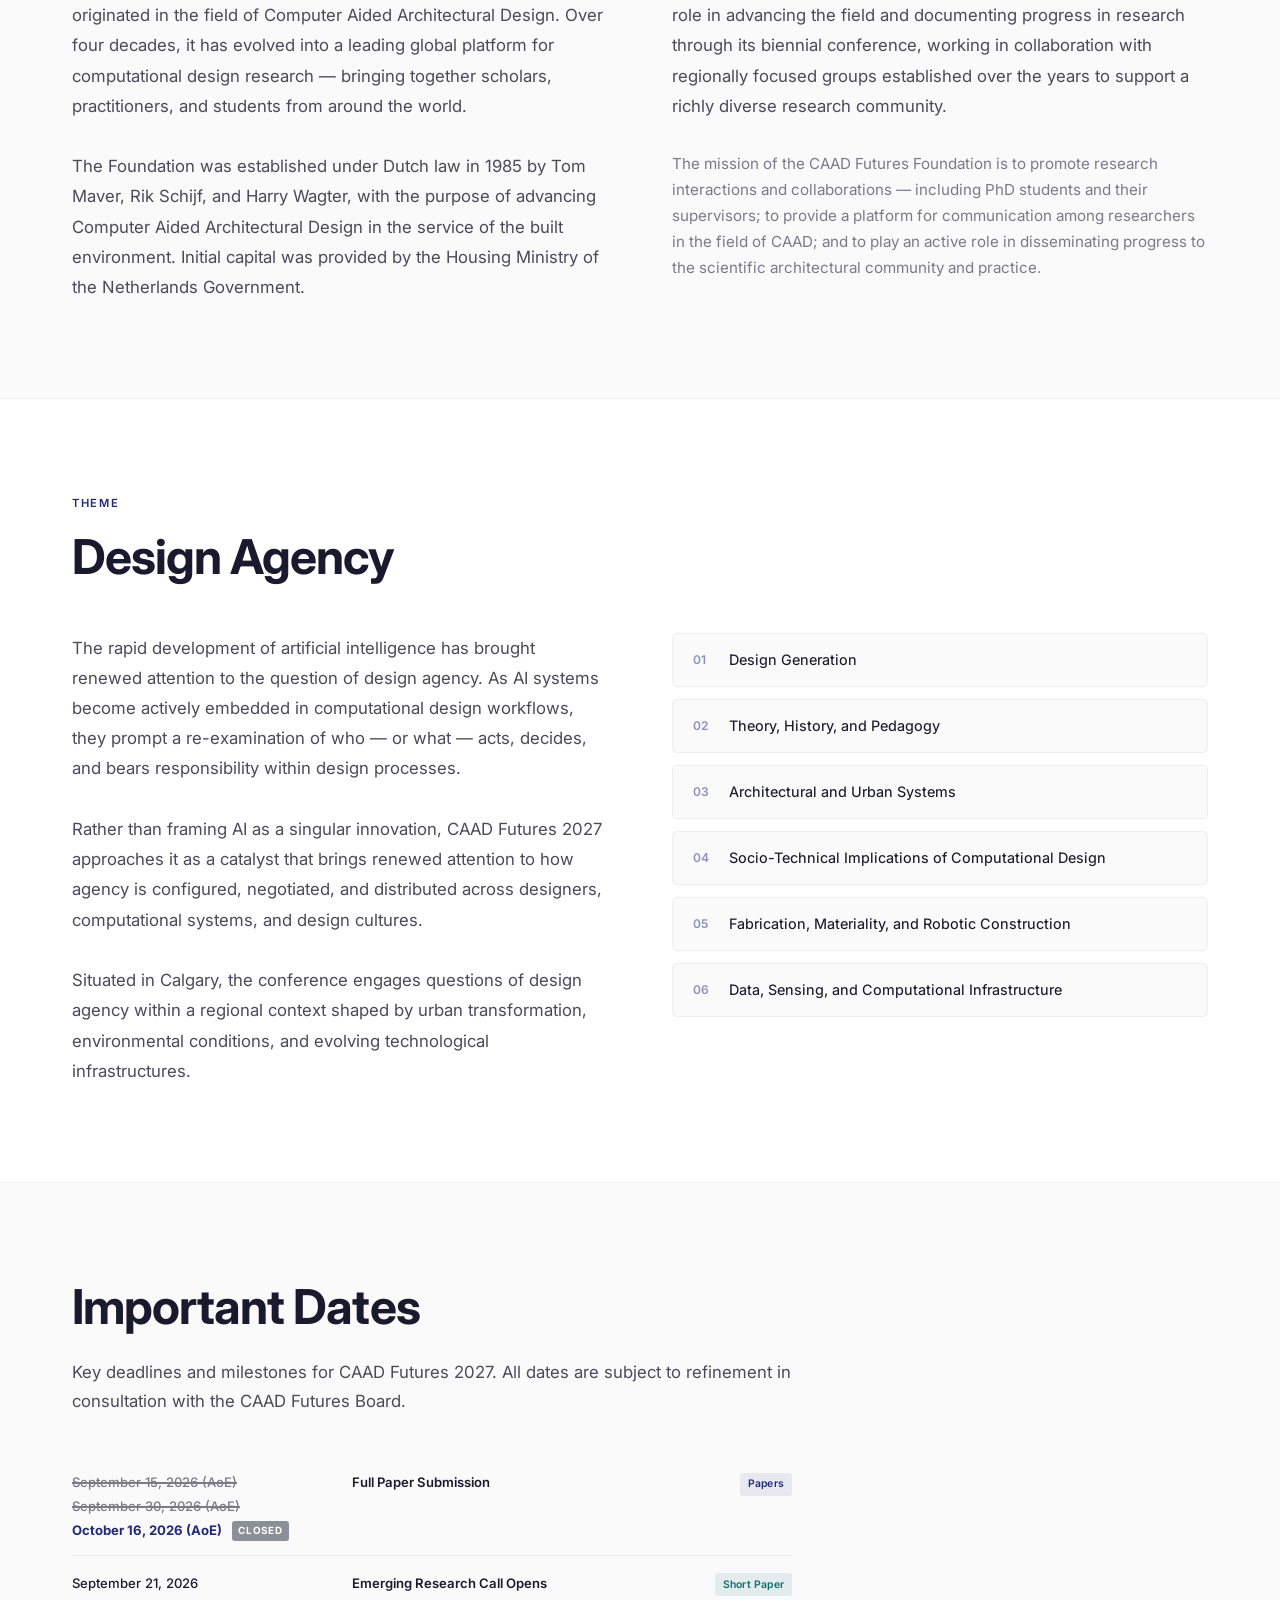
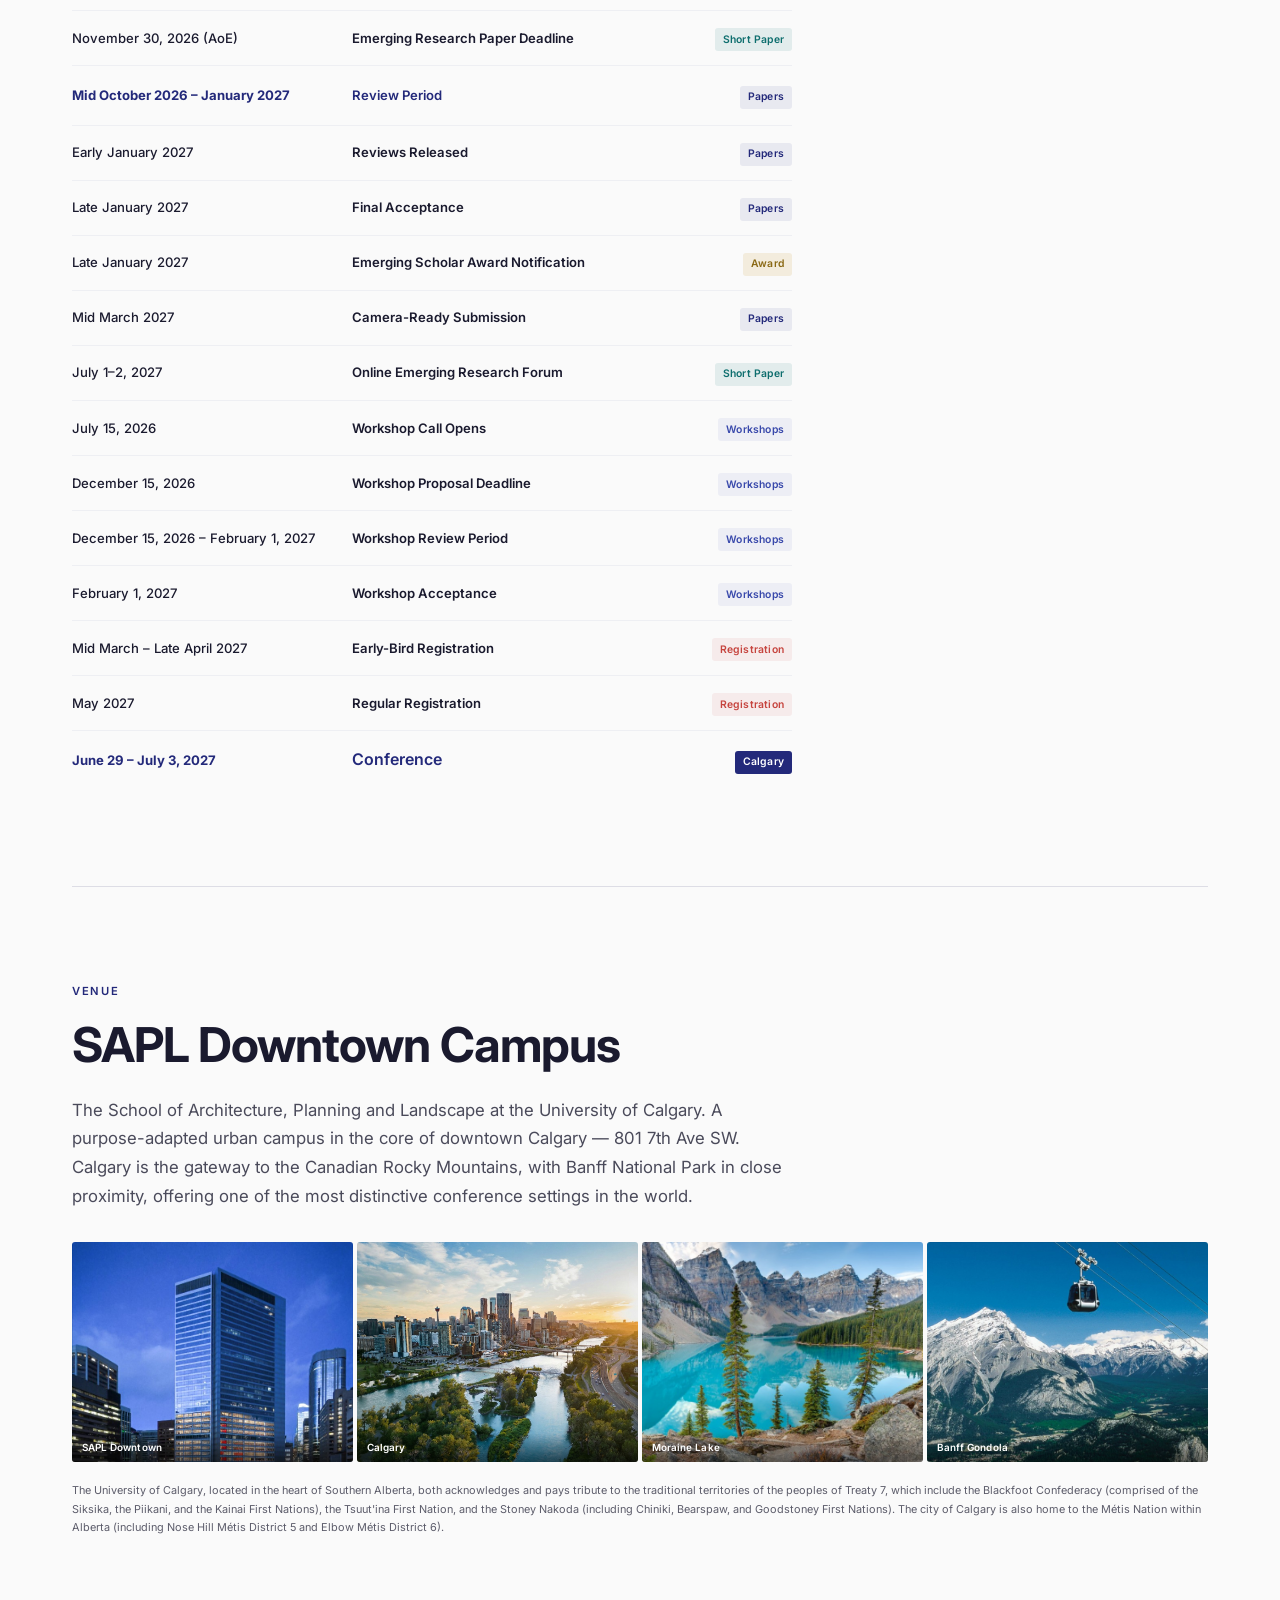
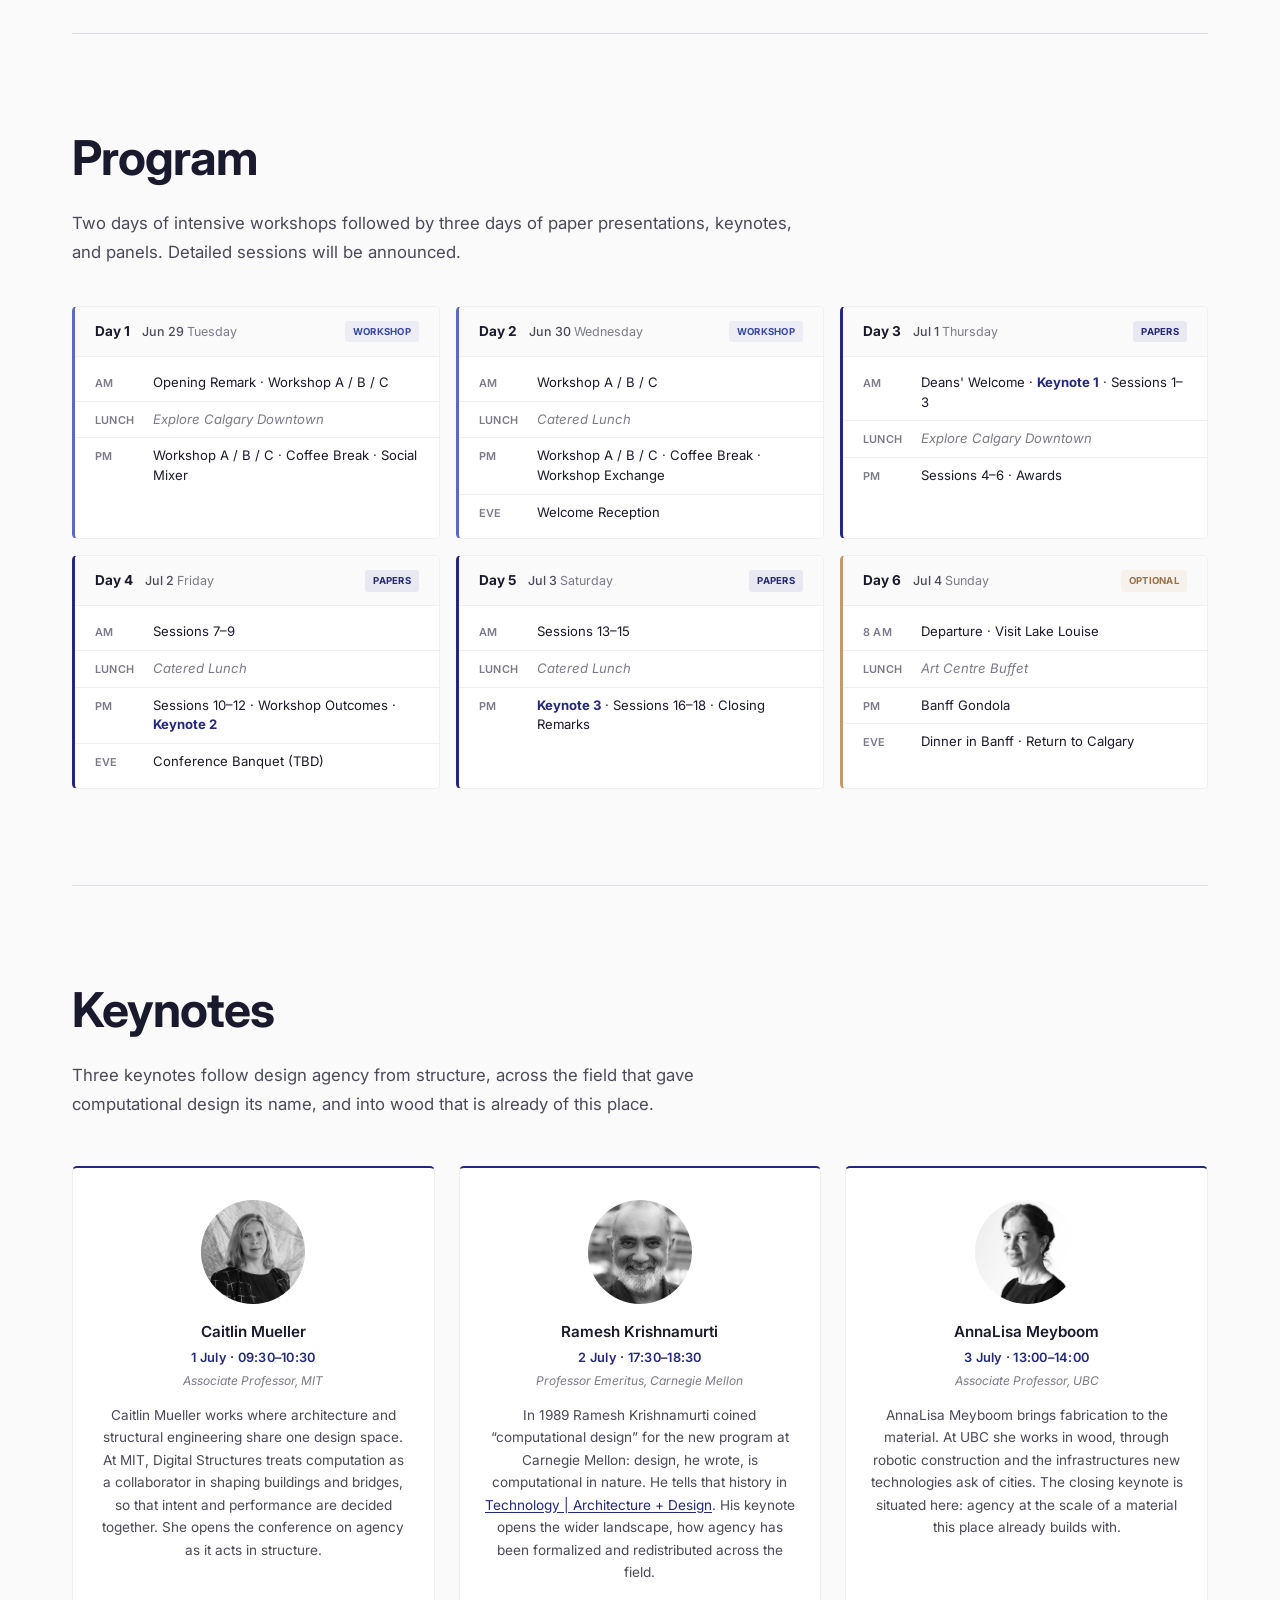
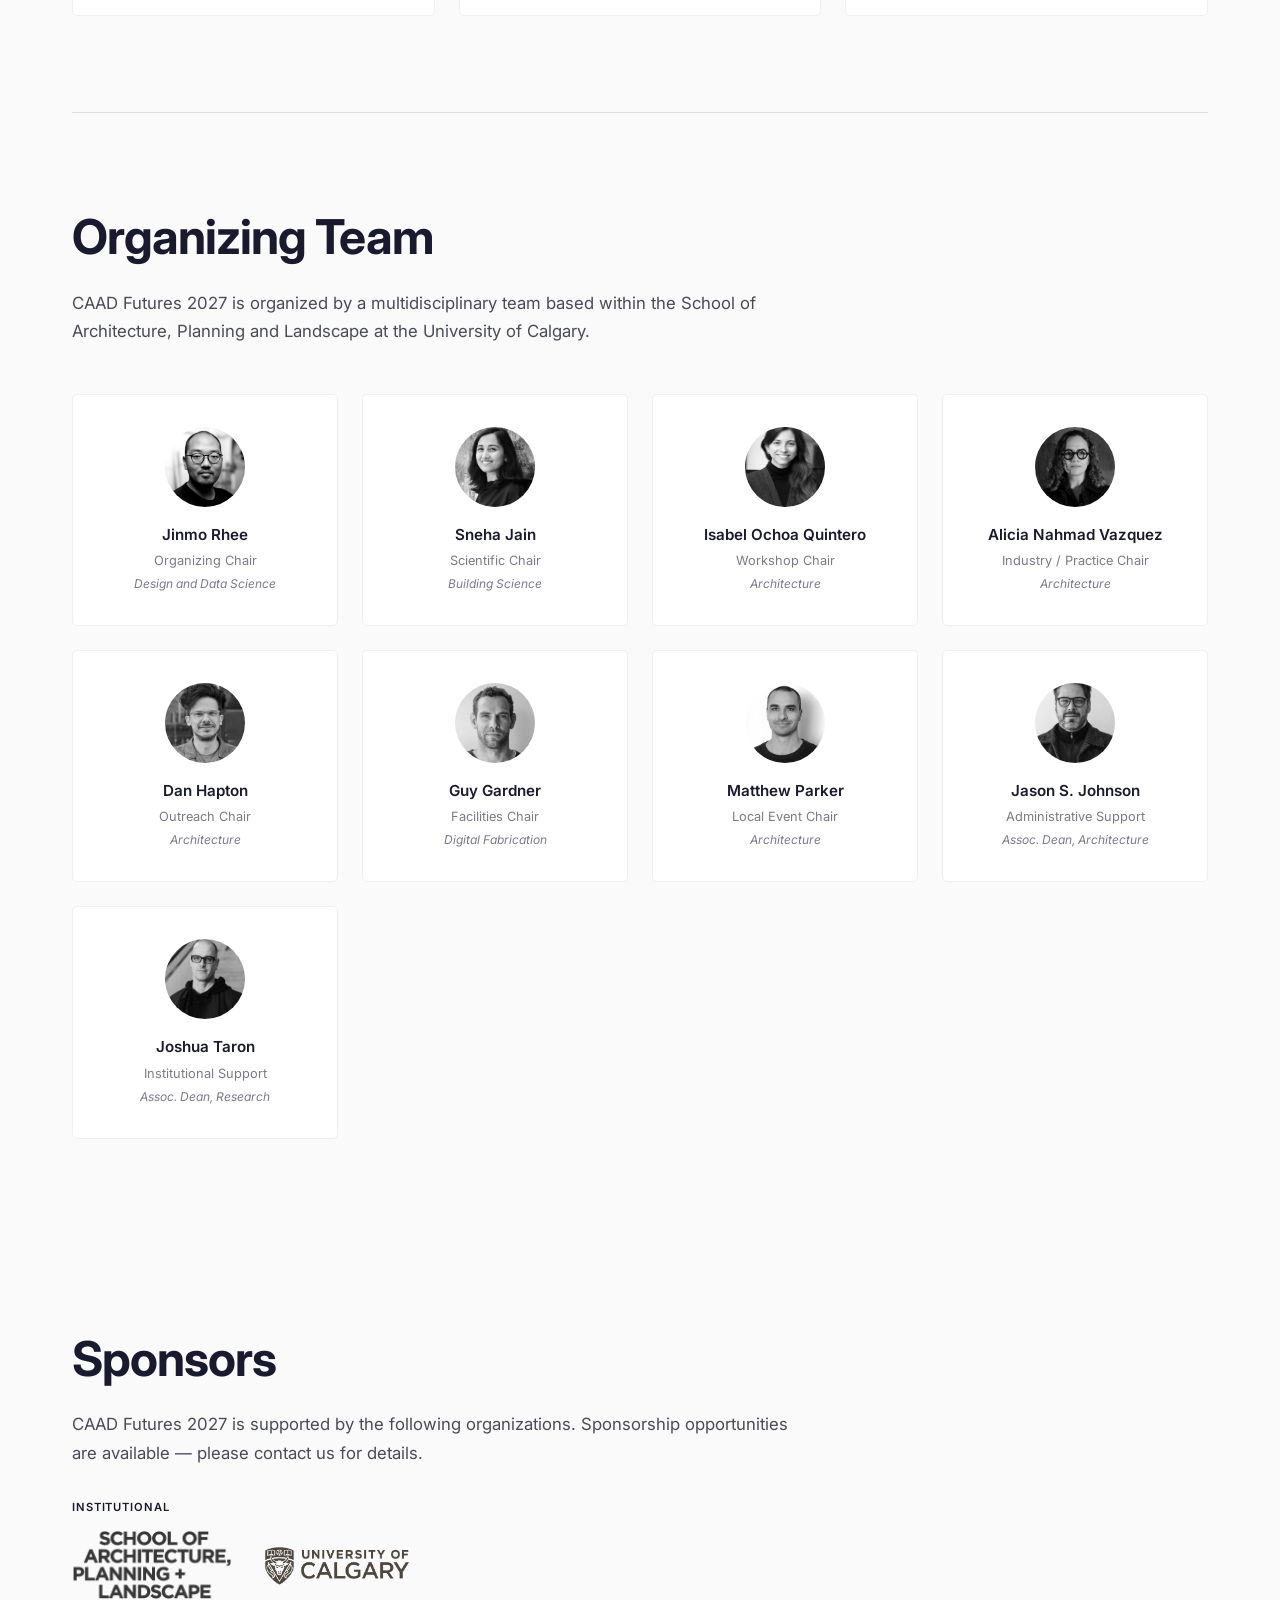
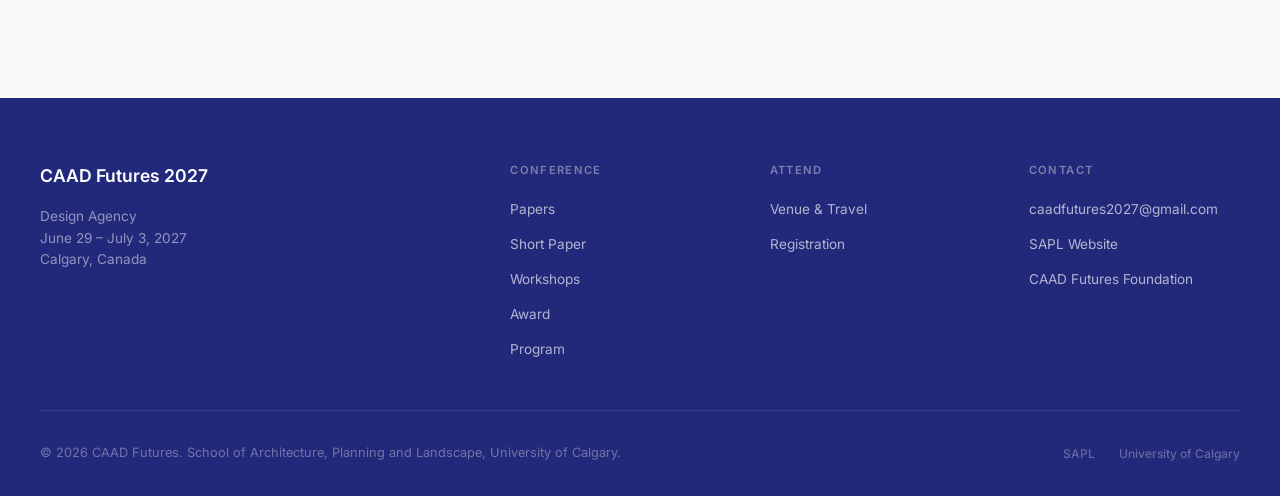
==== commit 0ff9be92: "Move the card pulse onto the online short-paper call. Co-authored-by: Cursor <cursoragent@cursor.com" ====
--- a/index.html
+++ b/index.html
@@ -90,7 +90,7 @@
 
     <!-- Phase Dashboard Cards -->
     <div class="phase-cards">
-      <div class="phase-card phase-card--ers">
+      <div class="phase-card phase-card--ers phase-card--pulse">
         <p class="phase-label">Now</p>
         <h3 class="phase-title">Online Emerging Research Forum</h3>
         <p class="phase-desc">Short papers (4–6 pages) are included in the proceedings. Deadline: November 30, 2026 (AoE)</p>
--- a/css/style.css
+++ b/css/style.css
@@ -573,16 +573,21 @@
 }
 
 .phase-card--pulse {
+  --pulse: 79, 99, 242;
   animation: phase-card-blink 1.4s ease-in-out infinite;
+}
+
+.phase-card--ers.phase-card--pulse {
+  --pulse: 14, 110, 110;
 }
 
 @keyframes phase-card-blink {
   0%, 100% {
-    box-shadow: 0 8px 24px rgba(79, 99, 242, 0.28);
+    box-shadow: 0 8px 24px rgba(var(--pulse), 0.28);
     filter: brightness(1);
   }
   50% {
-    box-shadow: 0 0 0 8px rgba(255, 255, 255, 0.45), 0 18px 42px rgba(79, 99, 242, 0.5);
+    box-shadow: 0 0 0 8px rgba(255, 255, 255, 0.45), 0 18px 42px rgba(var(--pulse), 0.5);
     filter: brightness(1.28);
   }
 }
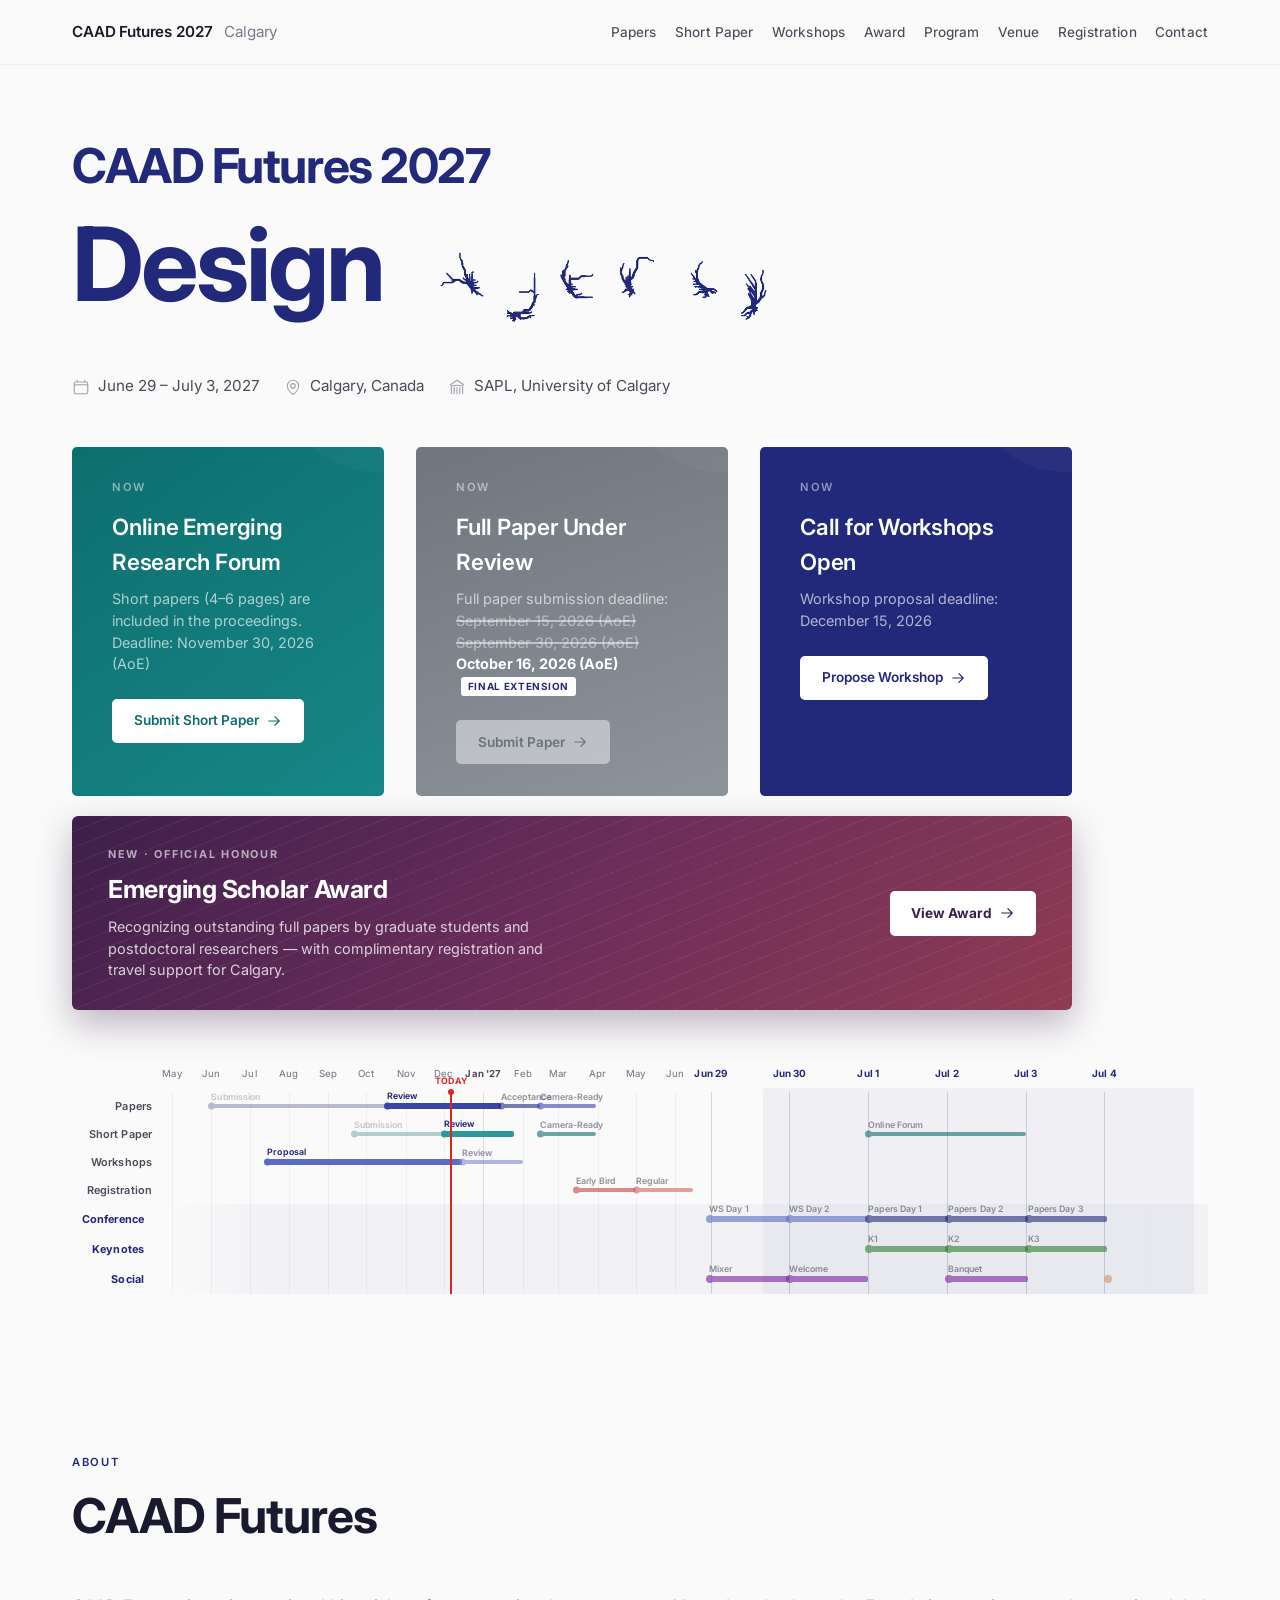
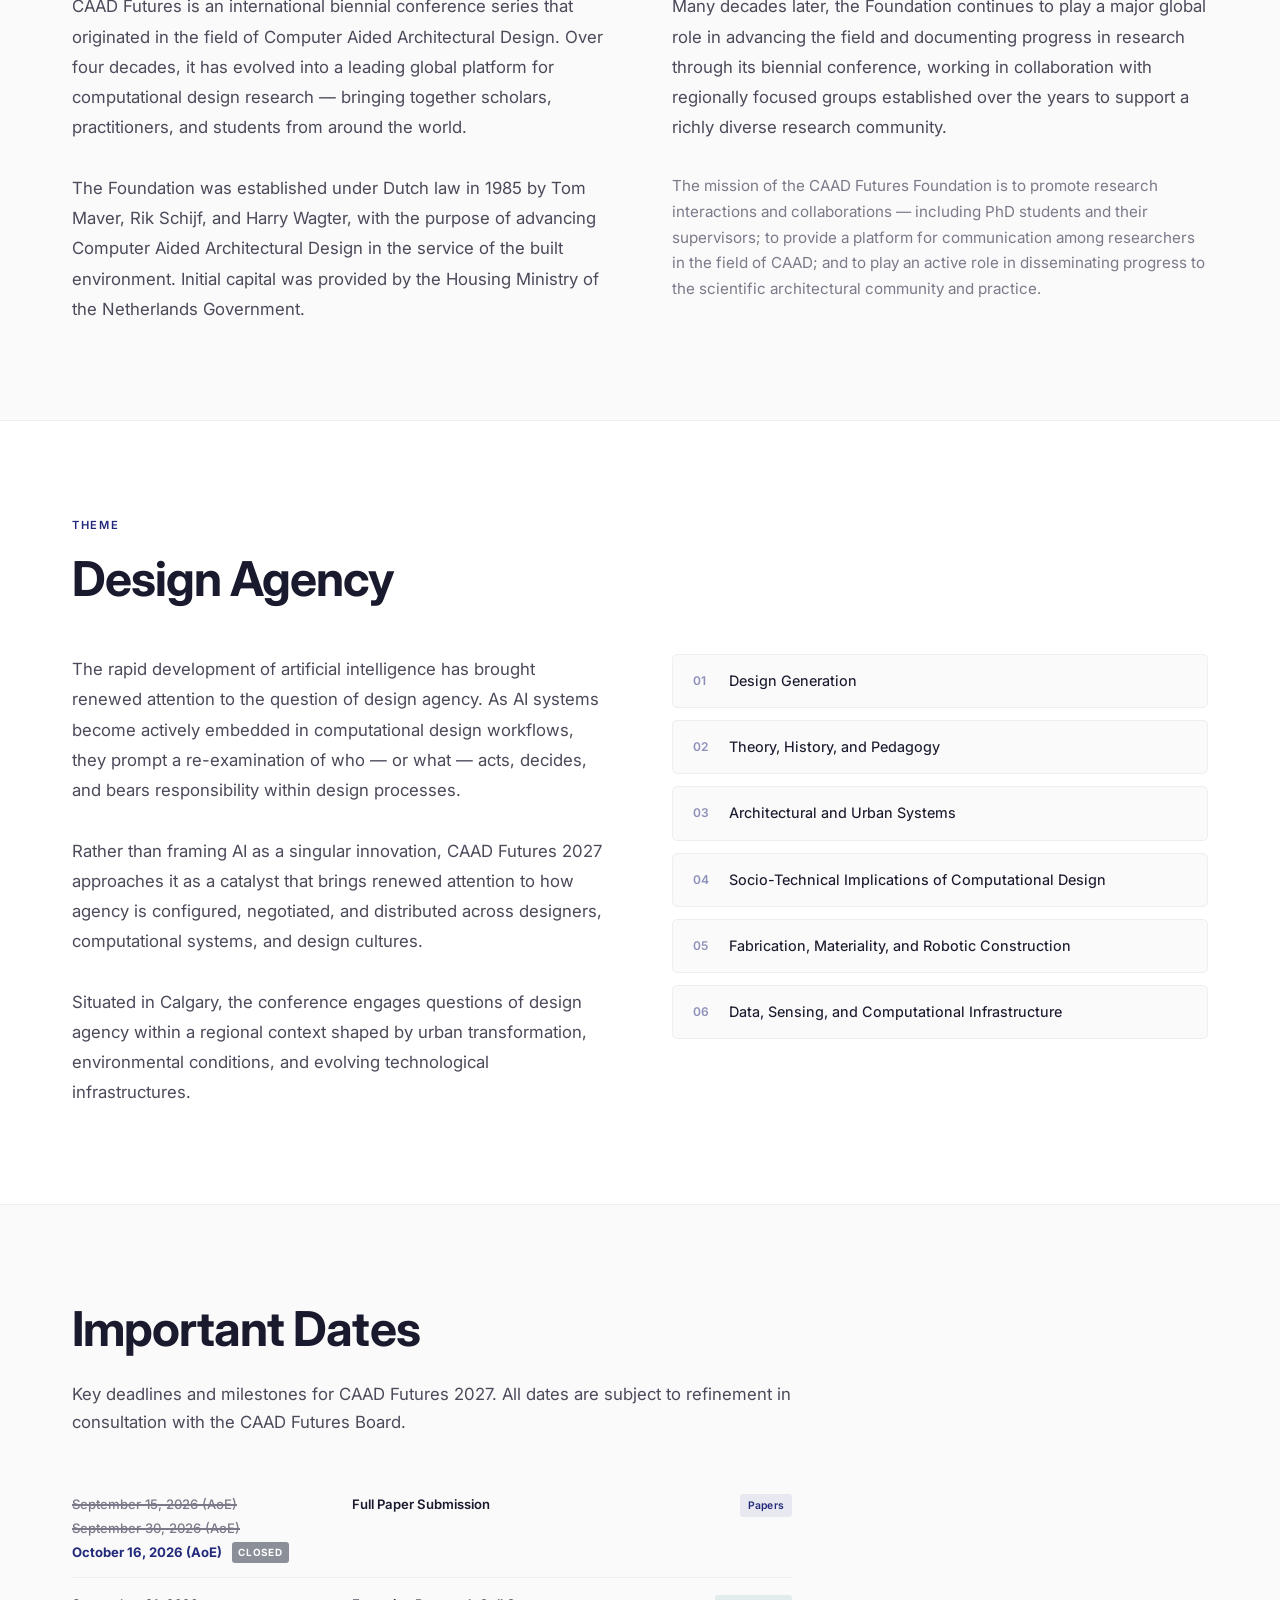
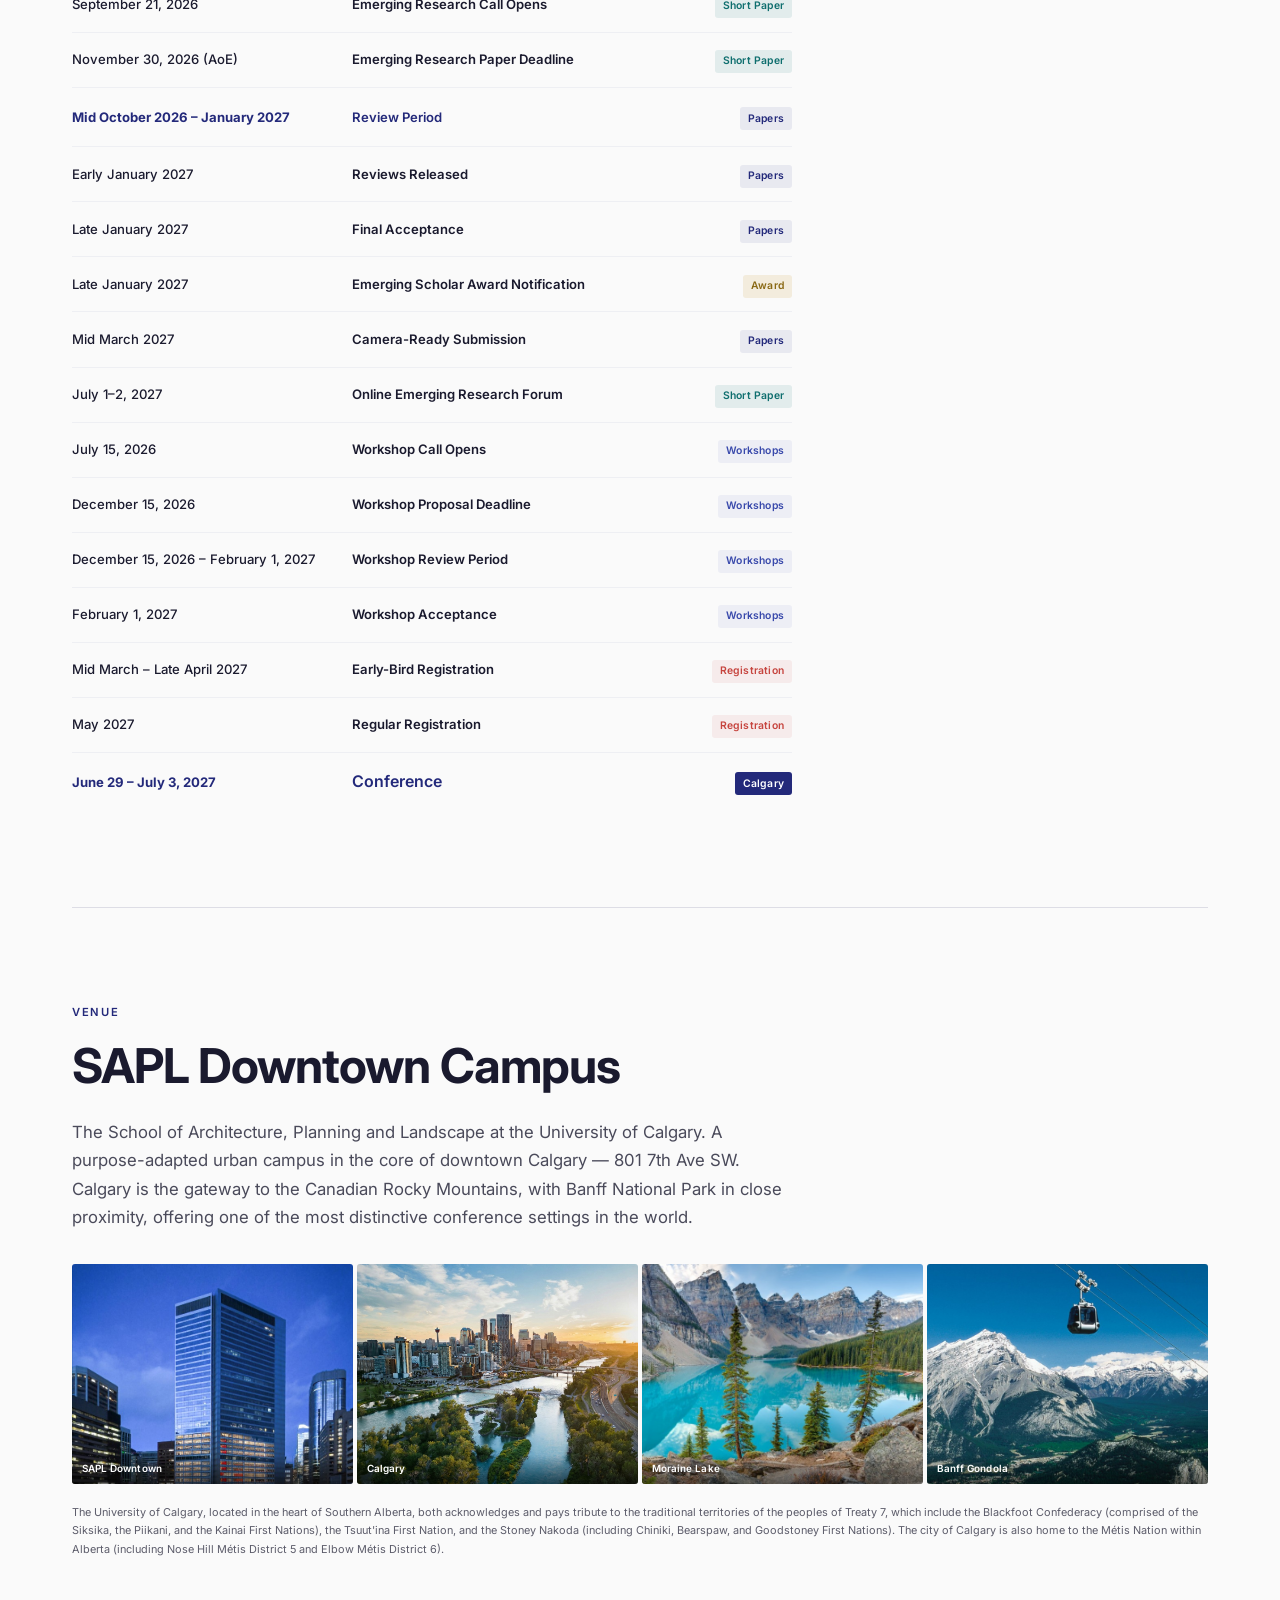
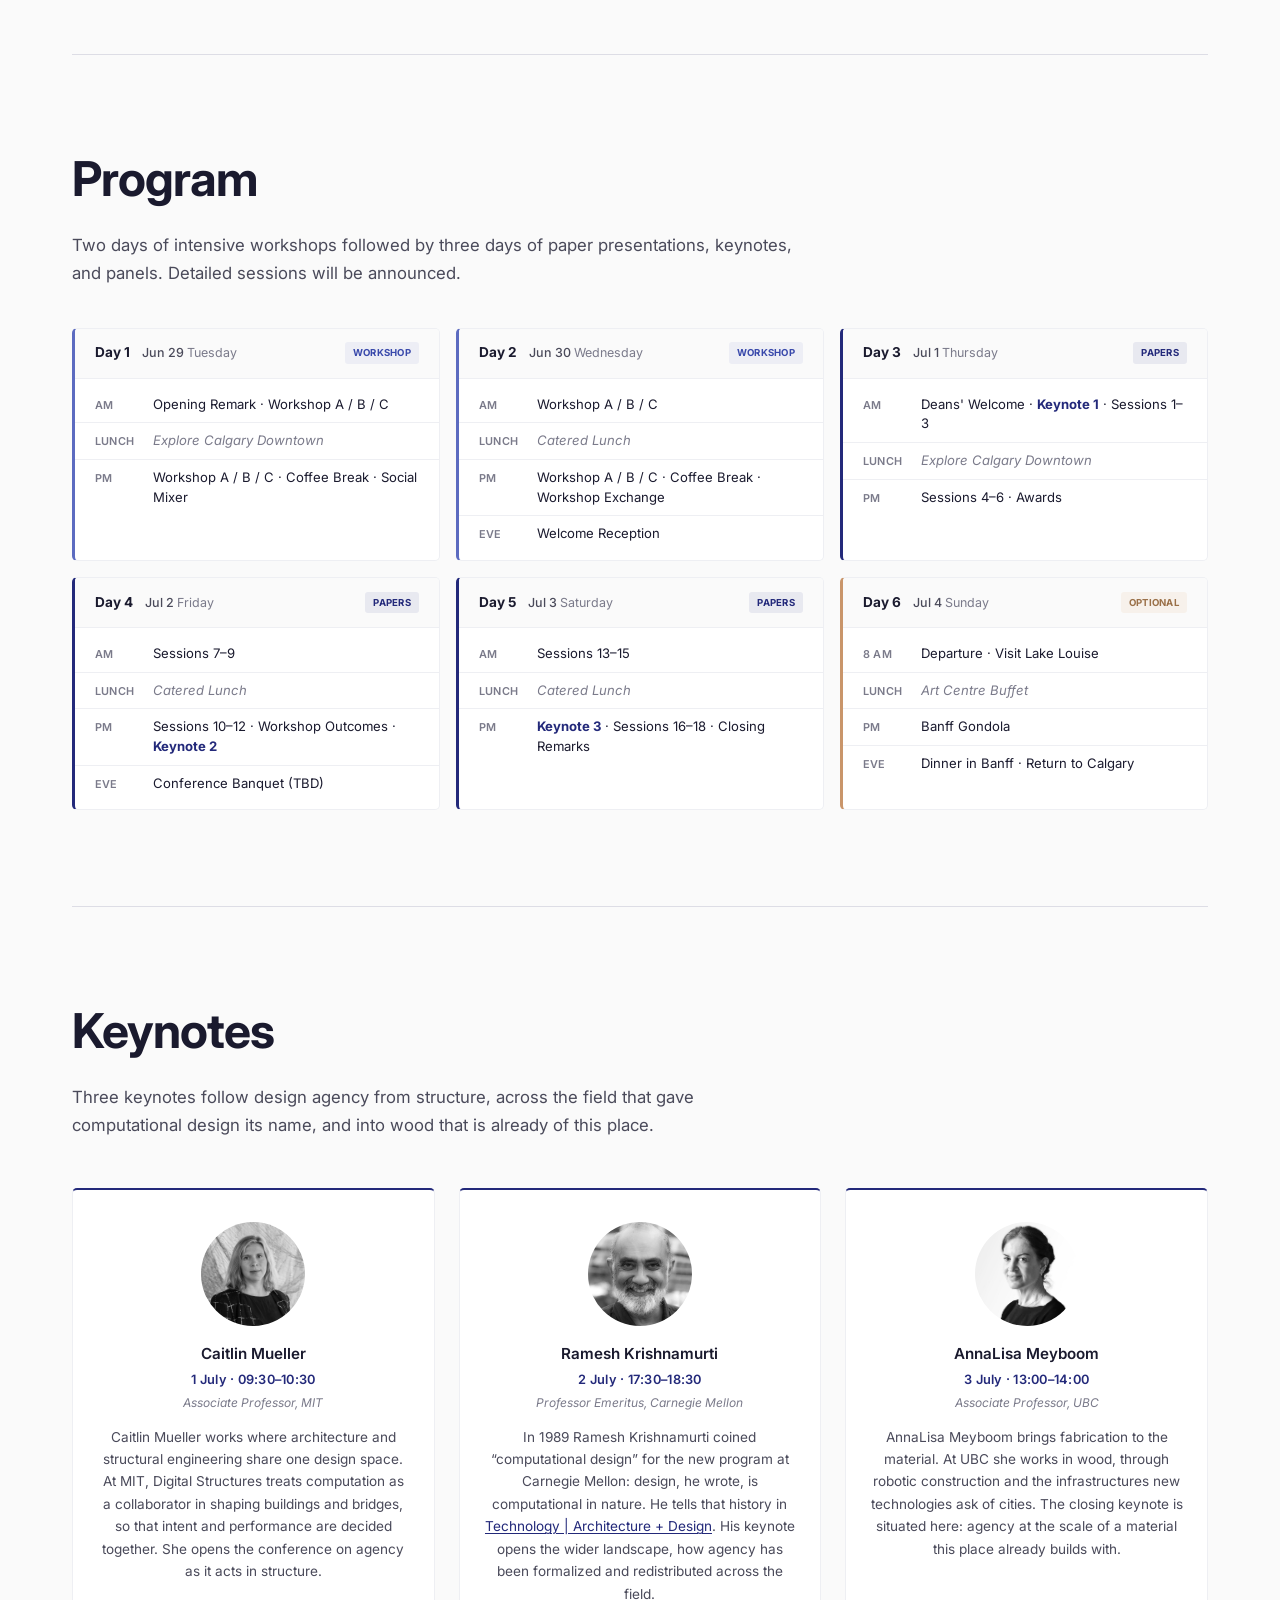
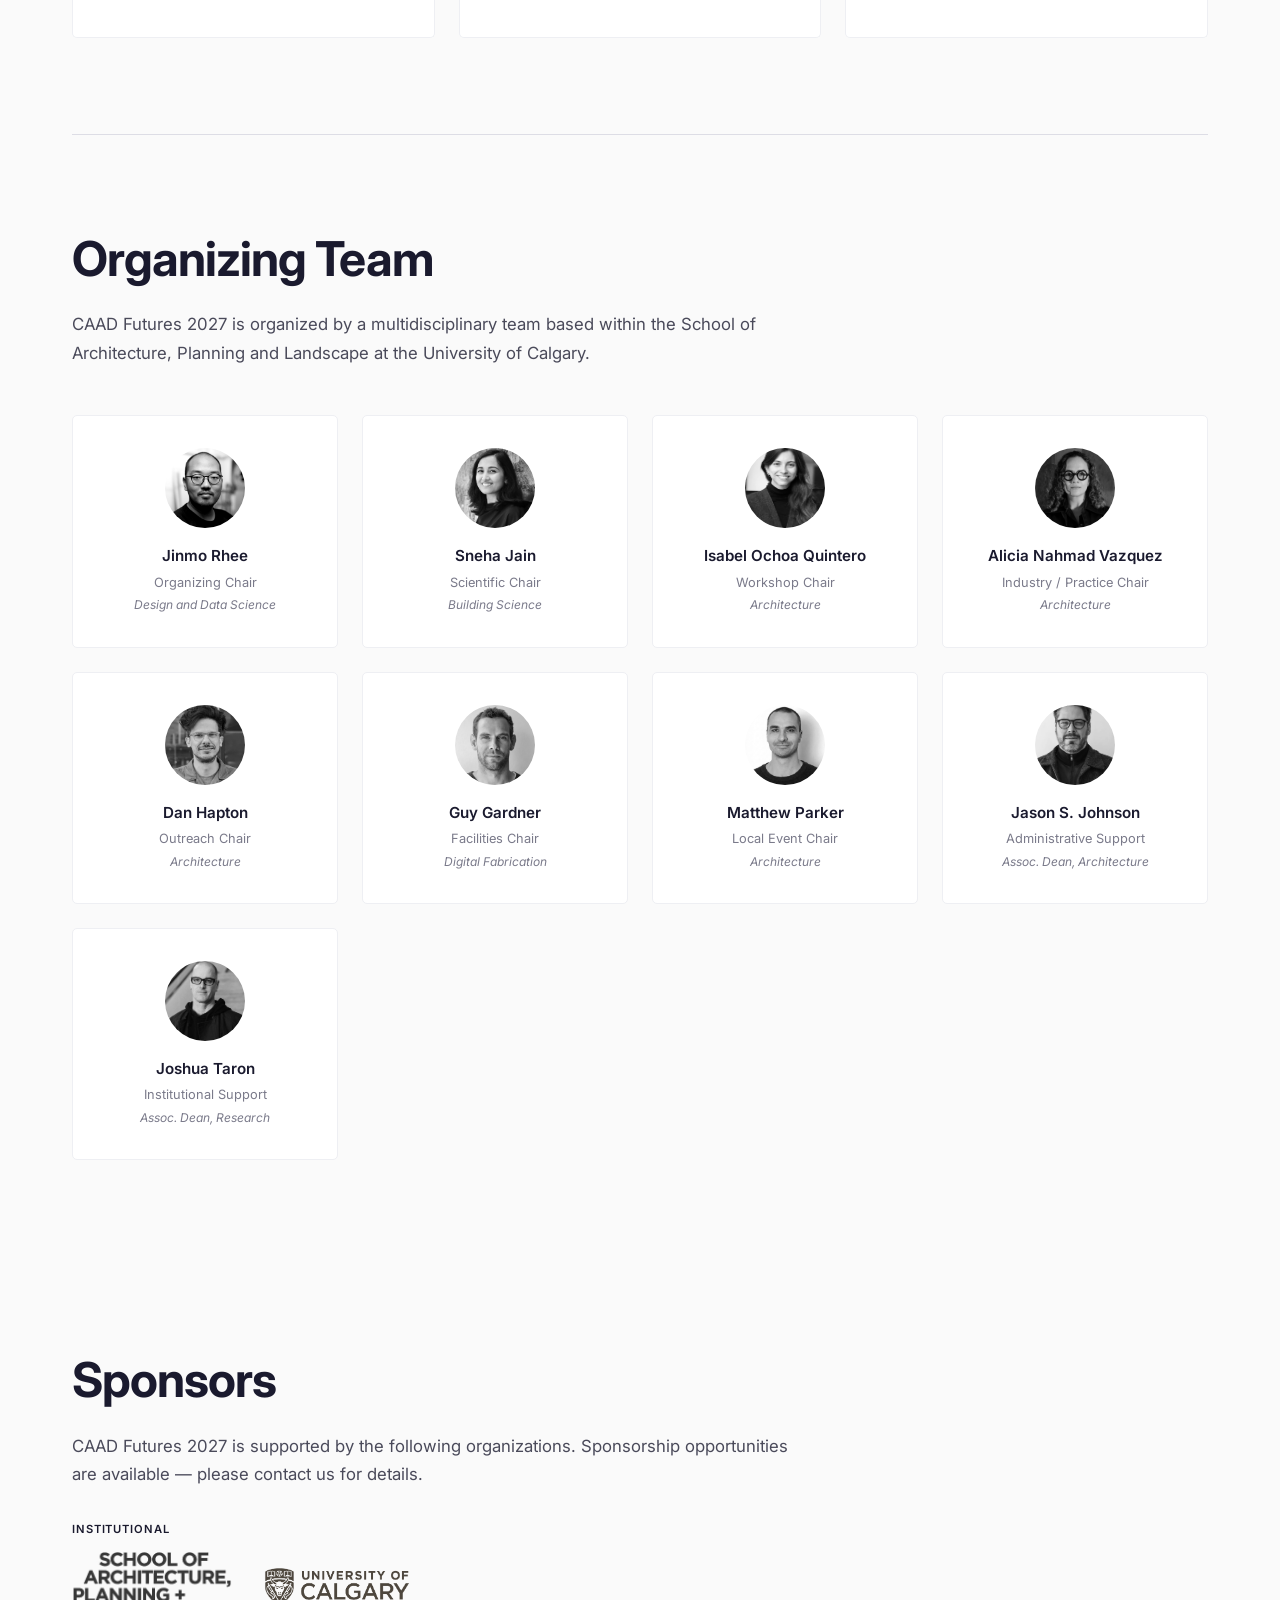
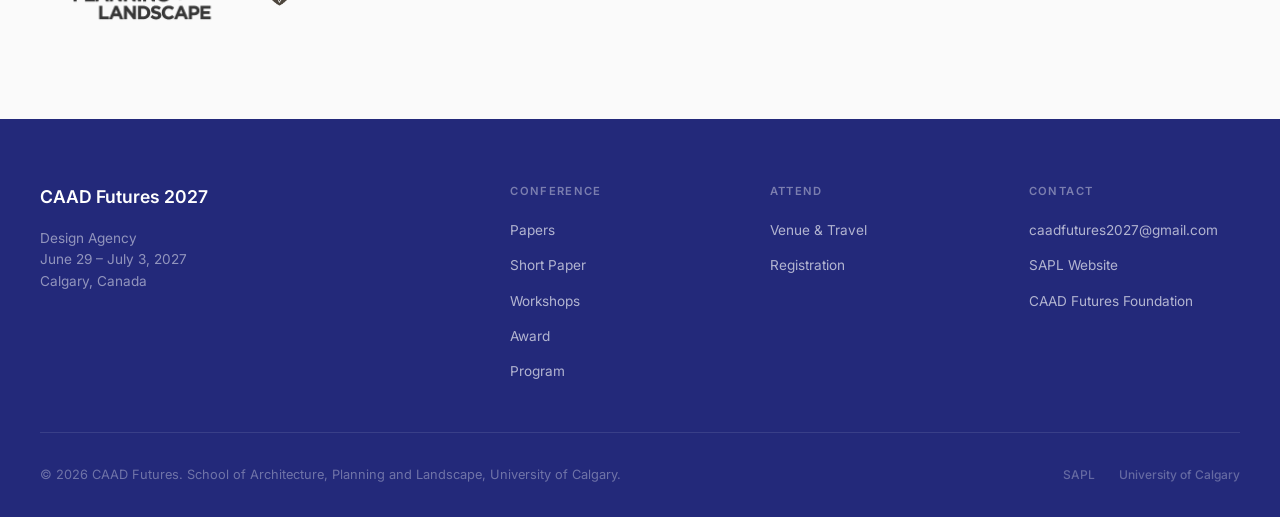
==== commit 091be0dd: "Gray out the full-paper card and lead with the open short-paper call. Co-authored-by: Cursor <cursor" ====
--- a/index.html
+++ b/index.html
@@ -25,7 +25,7 @@
     }
   </style>
 </head>
-<body data-phase="B">
+<body data-phase="A">
 
   <!-- ══ NAV ══ -->
   <nav class="nav">
@@ -102,24 +102,25 @@
         </a>
       </div>
 
+      <div class="phase-card phase-card--review">
+        <p class="phase-label">Now</p>
+        <h3 class="phase-title">Full Paper Under Review</h3>
+        <p class="phase-desc" data-deadline="current">Full paper submission deadline: <s class="deadline-old">September 15, 2026 (AoE)</s> <strong class="deadline-new">September 30, 2026 (AoE)</strong> <span class="deadline-badge">Extended</span></p>
+        <p class="phase-desc" data-deadline="final" hidden>Full paper submission deadline: <s class="deadline-old">September 15, 2026 (AoE)</s> <s class="deadline-old">September 30, 2026 (AoE)</s> <strong class="deadline-new">October 16, 2026 (AoE)</strong> <span class="deadline-badge">Final Extension</span></p>
+        <span class="phase-btn is-disabled" aria-disabled="true">
+          <span>Submit Paper</span>
+          <svg xmlns="http://www.w3.org/2000/svg" fill="none" viewBox="0 0 24 24" stroke-width="2" stroke="currentColor">
+            <path stroke-linecap="round" stroke-linejoin="round" d="M13.5 4.5L21 12m0 0l-7.5 7.5M21 12H3"/>
+          </svg>
+        </span>
+      </div>
+
       <div class="phase-card">
         <p class="phase-label">Now</p>
         <h3 class="phase-title">Call for Workshops Open</h3>
         <p class="phase-desc">Workshop proposal deadline: December 15, 2026</p>
         <a href="workshops.html" class="phase-btn">
           <span>Propose Workshop</span>
-          <svg xmlns="http://www.w3.org/2000/svg" fill="none" viewBox="0 0 24 24" stroke-width="2" stroke="currentColor">
-            <path stroke-linecap="round" stroke-linejoin="round" d="M13.5 4.5L21 12m0 0l-7.5 7.5M21 12H3"/>
-          </svg>
-        </a>
-      </div>
-
-      <div class="phase-card phase-card--papers">
-        <p class="phase-label">Review</p>
-        <h3 class="phase-title">Full Papers Under Review</h3>
-        <p class="phase-desc">Closed October 16, 2026 (AoE). Thank you — peer review is now underway.</p>
-        <a href="papers.html" class="phase-btn">
-          <span>View Timeline</span>
           <svg xmlns="http://www.w3.org/2000/svg" fill="none" viewBox="0 0 24 24" stroke-width="2" stroke="currentColor">
             <path stroke-linecap="round" stroke-linejoin="round" d="M13.5 4.5L21 12m0 0l-7.5 7.5M21 12H3"/>
           </svg>
--- a/css/style.css
+++ b/css/style.css
@@ -551,12 +551,24 @@
   transform: translateX(2px);
 }
 
-.phase-card--papers {
-  background: linear-gradient(160deg, #1c2258 0%, #2a3278 100%);
-}
-
-.phase-card--papers .phase-btn {
-  color: #1c2258;
+.phase-card--review {
+  background: linear-gradient(160deg, #6f767e 0%, #8d949c 100%);
+}
+
+.phase-card--review .phase-btn.is-disabled {
+  background: rgba(255, 255, 255, 0.45);
+  color: #6a727b;
+  pointer-events: none;
+  cursor: not-allowed;
+}
+
+.phase-card--review .phase-btn.is-disabled:hover {
+  background: rgba(255, 255, 255, 0.45);
+  transform: none;
+}
+
+.phase-card--review .phase-btn.is-disabled:hover svg {
+  transform: none;
 }
 
 .phase-card--cfp {
